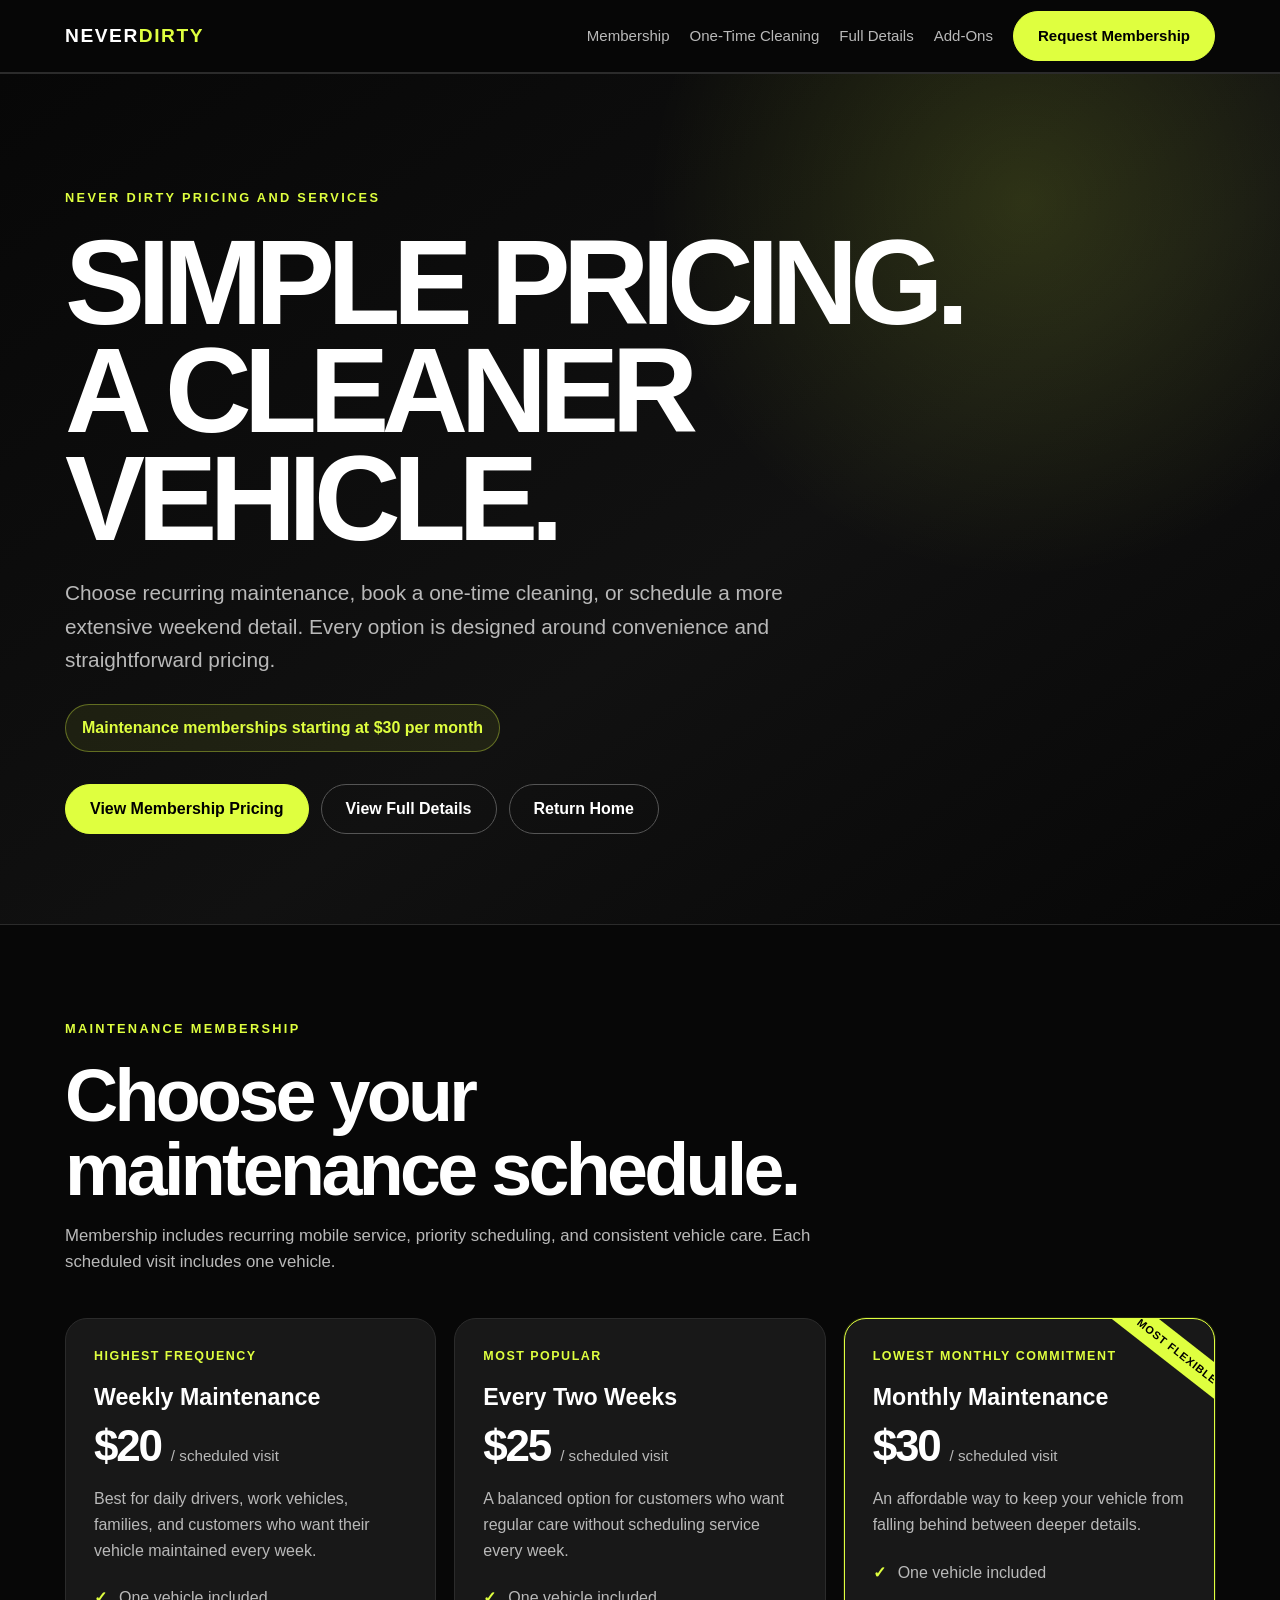
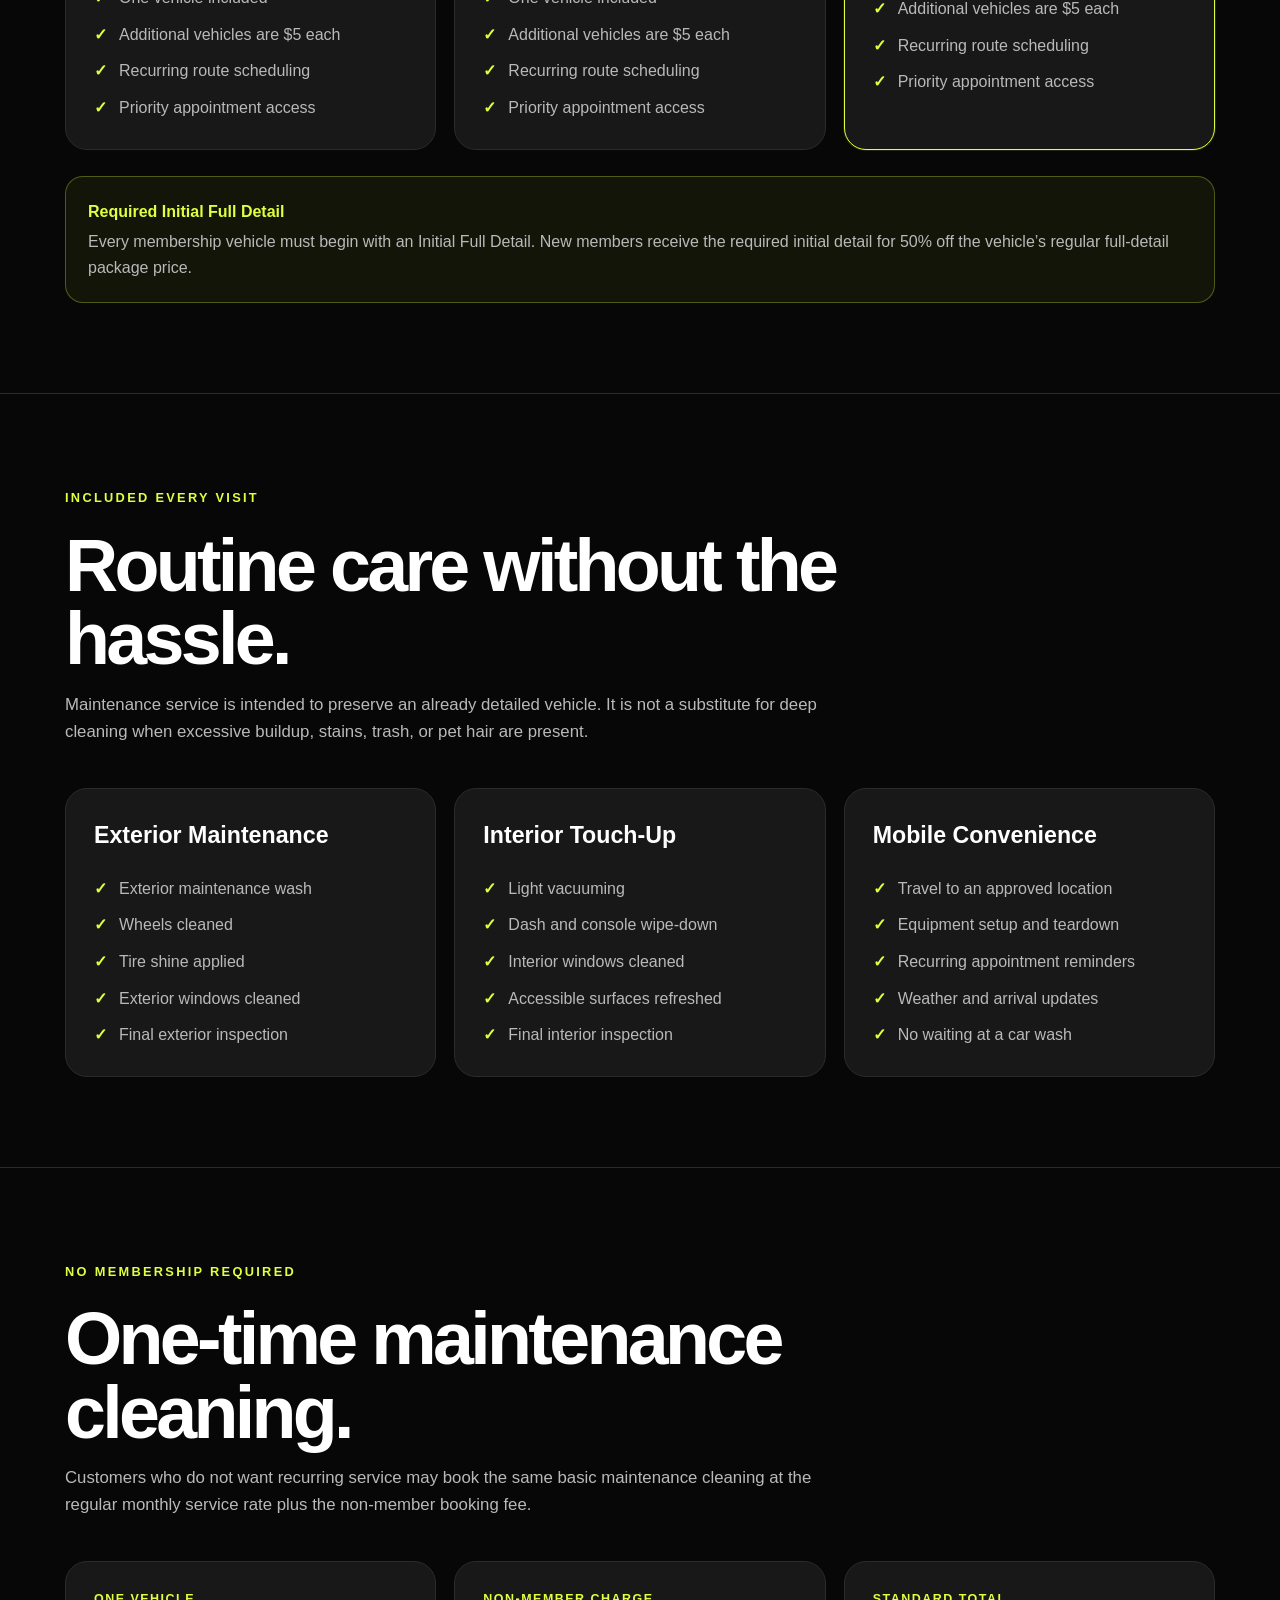
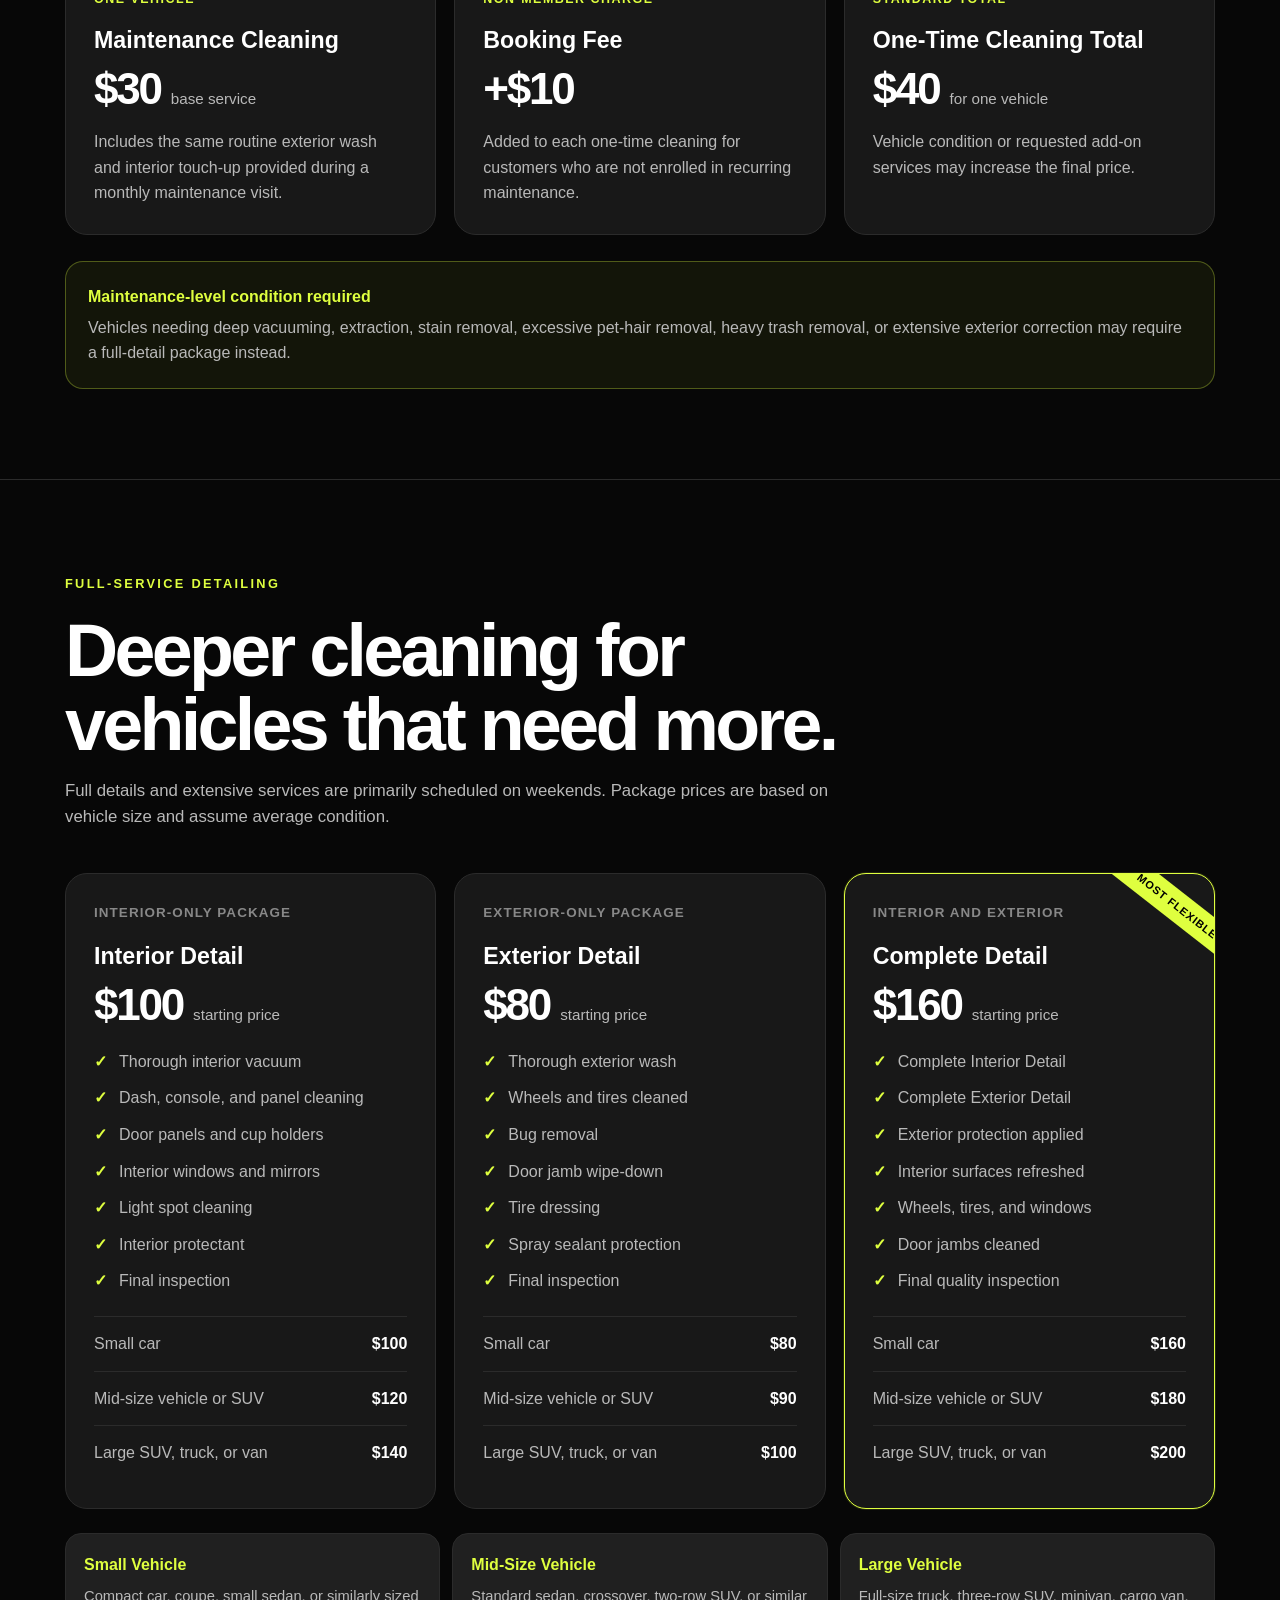
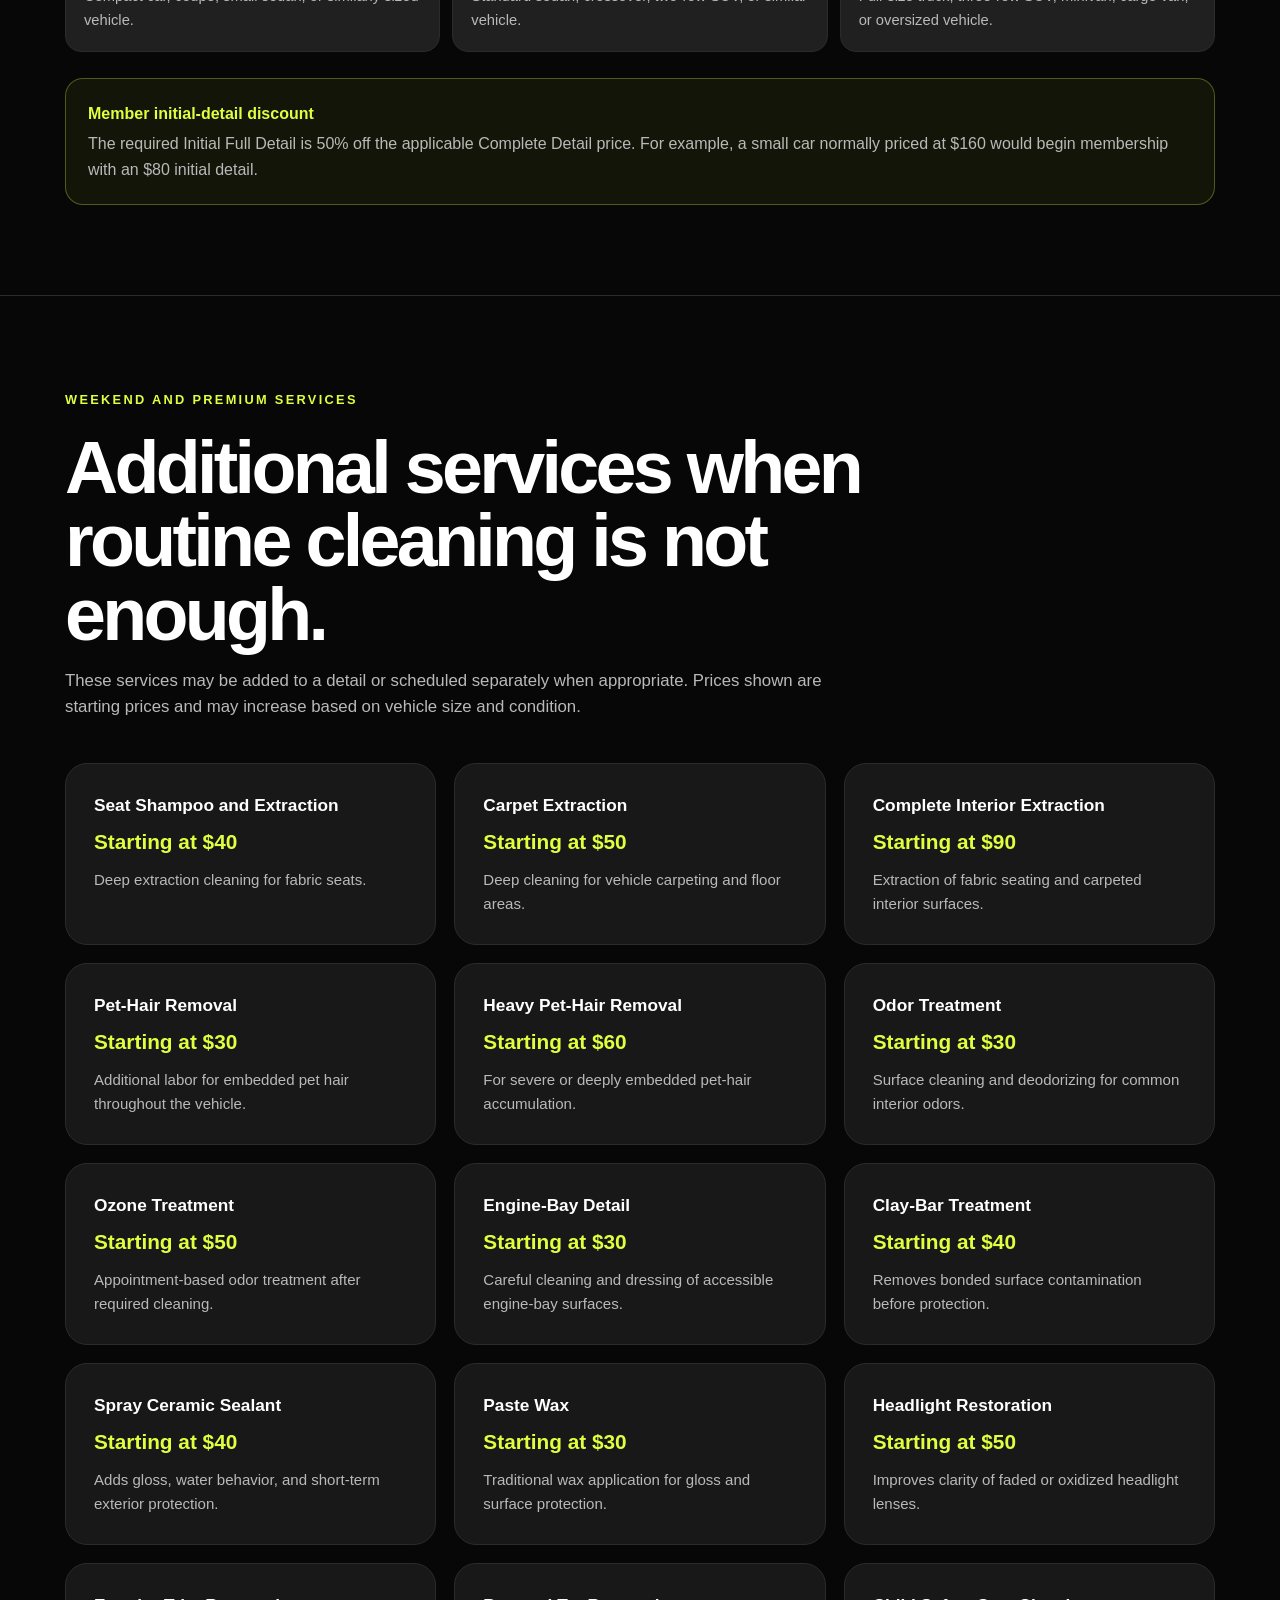
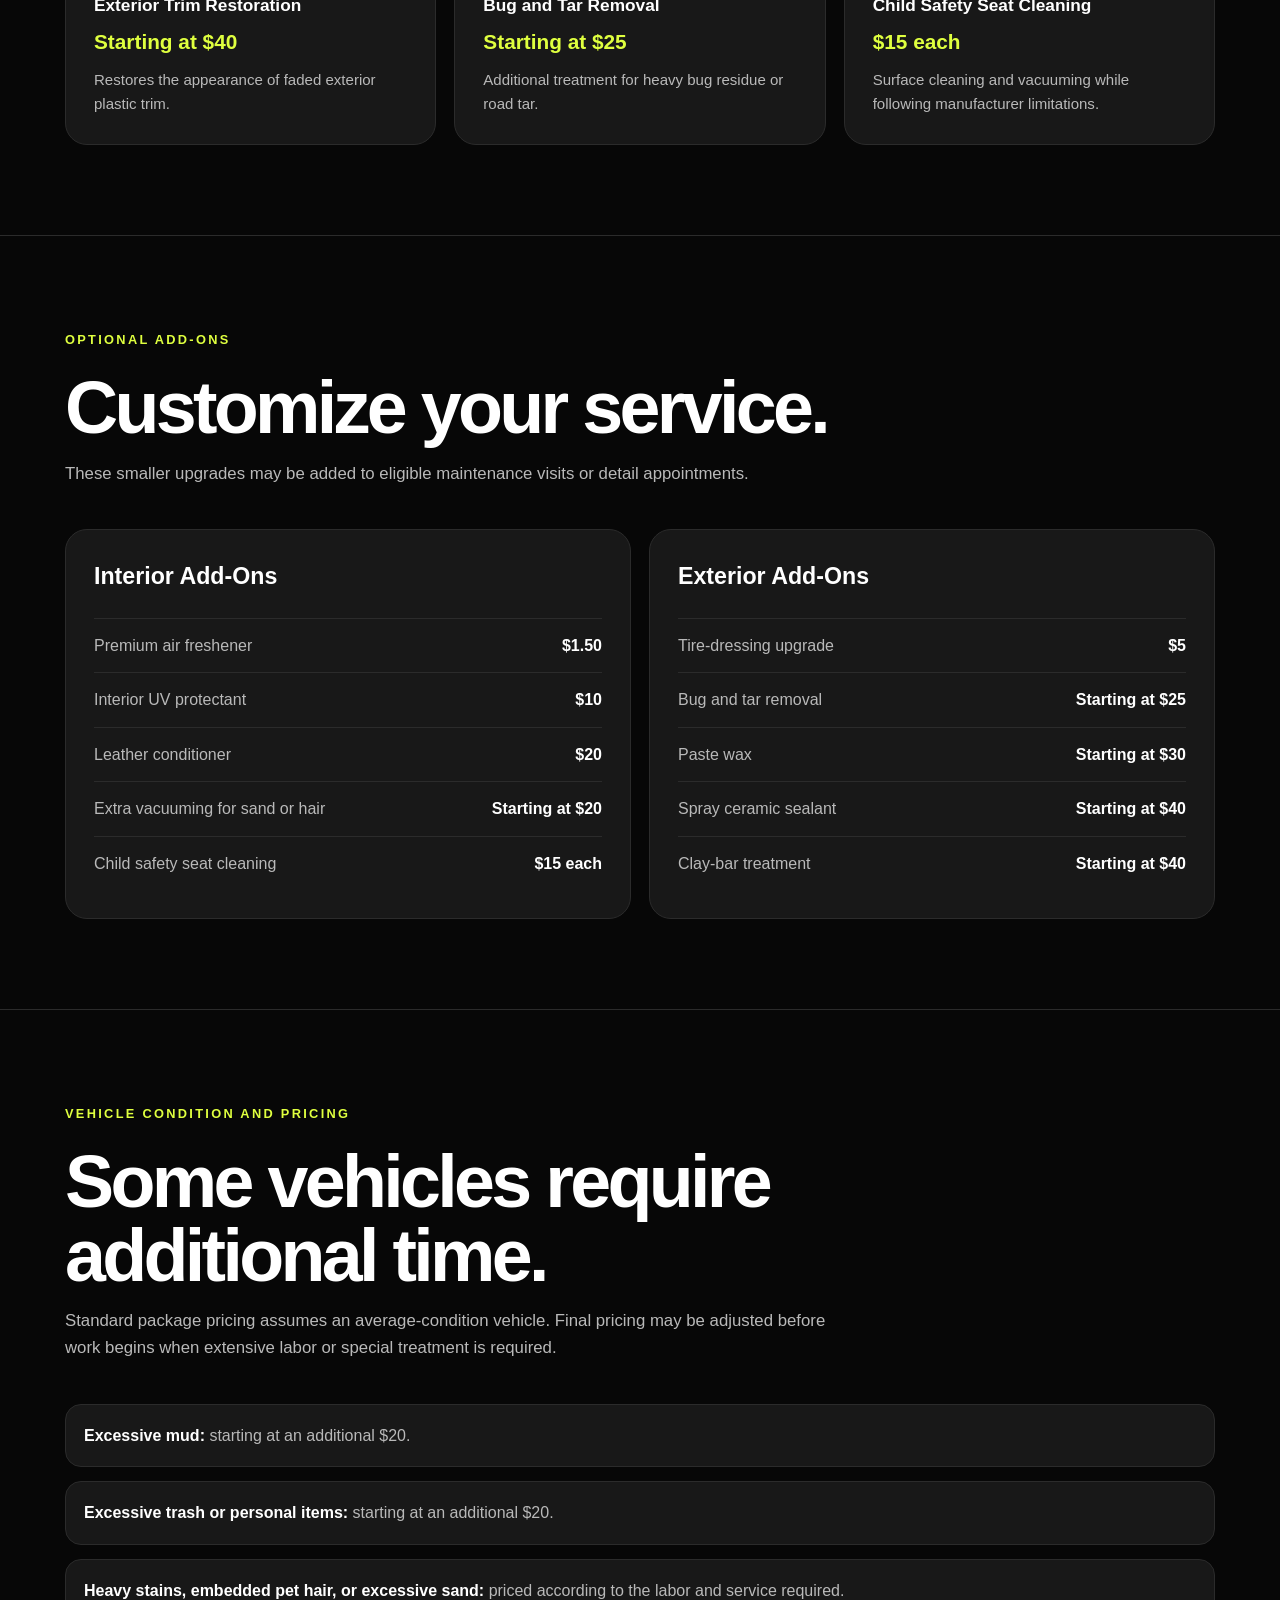
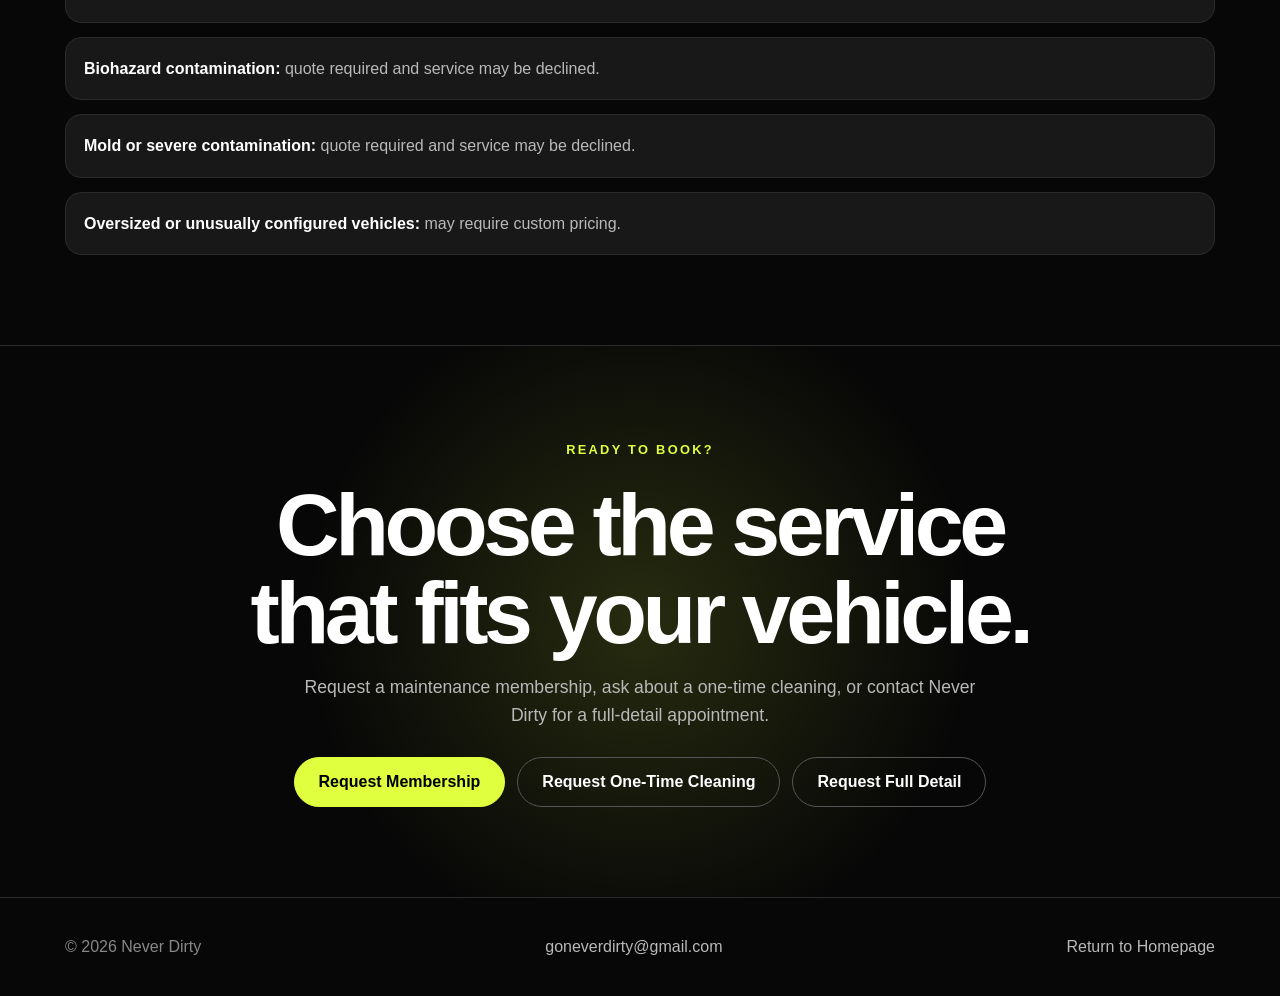
==== pricing.html @ 2908191f "Create pricing.html" ====
<!DOCTYPE html>
<html lang="en">
<head>
  <meta charset="UTF-8">

  <meta
    name="viewport"
    content="width=device-width, initial-scale=1.0"
  >

  <title>Pricing & Services | Never Dirty</title>

  <meta
    name="description"
    content="View Never Dirty membership pricing, one-time vehicle cleanings, full-detail packages, weekend detailing services, and optional add-ons."
  >

  <style>
    :root {
      --black: #070707;
      --dark: #111111;
      --card: #181818;
      --card-light: #202020;
      --white: #ffffff;
      --gray: #b9b9b9;
      --muted: #888888;
      --line: #2b2b2b;
      --accent: #dfff3f;
      --max-width: 1150px;
    }

    * {
      box-sizing: border-box;
      margin: 0;
      padding: 0;
    }

    html {
      scroll-behavior: smooth;
    }

    body {
      background: var(--black);
      color: var(--white);
      font-family: Arial, Helvetica, sans-serif;
      line-height: 1.6;
    }

    a {
      color: inherit;
      text-decoration: none;
    }

    .container {
      width: min(92%, var(--max-width));
      margin: 0 auto;
    }

    .button {
      display: inline-flex;
      align-items: center;
      justify-content: center;
      min-height: 50px;
      padding: 0 24px;
      border: 1px solid var(--accent);
      border-radius: 999px;
      background: var(--accent);
      color: #000;
      font-weight: 800;
      text-align: center;
      cursor: pointer;
      transition:
        transform 0.2s ease,
        filter 0.2s ease;
    }

    .button:hover {
      transform: translateY(-2px);
      filter: brightness(1.05);
    }

    .button-outline {
      background: transparent;
      color: var(--white);
      border-color: #555;
    }

    header {
      position: sticky;
      top: 0;
      z-index: 100;
      background: rgba(7, 7, 7, 0.94);
      border-bottom: 1px solid var(--line);
      backdrop-filter: blur(12px);
    }

    nav {
      min-height: 72px;
      display: flex;
      justify-content: space-between;
      align-items: center;
      gap: 20px;
    }

    .logo {
      flex-shrink: 0;
      font-size: 1.2rem;
      font-weight: 900;
      letter-spacing: 0.08em;
    }

    .logo span {
      color: var(--accent);
    }

    .nav-links {
      display: flex;
      align-items: center;
      gap: 20px;
      color: var(--gray);
      font-size: 0.94rem;
    }

    .nav-links a:hover {
      color: var(--white);
    }

    .nav-links .button:hover {
      color: #000;
    }

    .hero {
      padding: 110px 0 90px;
      background:
        radial-gradient(
          circle at 80% 15%,
          rgba(223, 255, 63, 0.15),
          transparent 30%
        ),
        linear-gradient(
          145deg,
          #070707 0%,
          #111111 58%,
          #070707 100%
        );
    }

    .eyebrow {
      display: inline-block;
      margin-bottom: 20px;
      color: var(--accent);
      font-size: 0.8rem;
      font-weight: 800;
      letter-spacing: 0.18em;
      text-transform: uppercase;
    }

    h1 {
      max-width: 950px;
      margin-bottom: 24px;
      font-size: clamp(3.5rem, 10vw, 7.5rem);
      line-height: 0.9;
      letter-spacing: -0.065em;
      text-transform: uppercase;
    }

    .hero-text {
      max-width: 720px;
      margin-bottom: 28px;
      color: var(--gray);
      font-size: clamp(1.08rem, 2vw, 1.3rem);
    }

    .hero-price {
      display: inline-block;
      margin-bottom: 32px;
      padding: 10px 16px;
      border: 1px solid rgba(223, 255, 63, 0.35);
      border-radius: 999px;
      background: rgba(223, 255, 63, 0.08);
      color: var(--accent);
      font-weight: 800;
    }

    .hero-buttons {
      display: flex;
      flex-wrap: wrap;
      gap: 12px;
    }

    section {
      padding: 90px 0;
      border-top: 1px solid var(--line);
      scroll-margin-top: 72px;
    }

    .section-heading {
      max-width: 800px;
      margin-bottom: 42px;
    }

    .section-heading h2 {
      margin-bottom: 16px;
      font-size: clamp(2.3rem, 6vw, 4.6rem);
      line-height: 1;
      letter-spacing: -0.05em;
    }

    .section-heading p {
      color: var(--gray);
      font-size: 1.05rem;
    }

    .pricing-grid {
      display: grid;
      grid-template-columns: repeat(3, 1fr);
      gap: 18px;
    }

    .service-grid {
      display: grid;
      grid-template-columns: repeat(3, 1fr);
      gap: 18px;
    }

    .add-on-grid {
      display: grid;
      grid-template-columns: repeat(2, 1fr);
      gap: 18px;
    }

    .card {
      position: relative;
      overflow: hidden;
      background: var(--card);
      border: 1px solid var(--line);
      border-radius: 22px;
      padding: 28px;
    }

    .card-featured {
      border-color: var(--accent);
      box-shadow: 0 0 0 1px rgba(223, 255, 63, 0.12);
    }

    .card-featured::before {
      content: "MOST FLEXIBLE";
      position: absolute;
      top: 18px;
      right: -38px;
      width: 150px;
      padding: 6px 0;
      background: var(--accent);
      color: #000;
      font-size: 0.68rem;
      font-weight: 900;
      letter-spacing: 0.08em;
      text-align: center;
      transform: rotate(38deg);
    }

    .plan-label {
      margin-bottom: 12px;
      color: var(--accent);
      font-size: 0.78rem;
      font-weight: 800;
      letter-spacing: 0.12em;
      text-transform: uppercase;
    }

    .card h3 {
      margin-bottom: 8px;
      font-size: 1.45rem;
    }

    .price {
      margin-bottom: 18px;
      font-size: 2.75rem;
      font-weight: 900;
      line-height: 1;
      letter-spacing: -0.05em;
    }

    .price span {
      color: var(--gray);
      font-size: 0.95rem;
      font-weight: 500;
      letter-spacing: 0;
    }

    .card p {
      color: var(--gray);
    }

    .feature-list {
      display: grid;
      gap: 11px;
      margin-top: 22px;
      list-style: none;
    }

    .feature-list li {
      position: relative;
      padding-left: 25px;
      color: var(--gray);
    }

    .feature-list li::before {
      content: "✓";
      position: absolute;
      left: 0;
      color: var(--accent);
      font-weight: 900;
    }

    .price-table {
      width: 100%;
      margin-top: 22px;
      border-collapse: collapse;
    }

    .price-table tr {
      border-top: 1px solid var(--line);
    }

    .price-table td {
      padding: 14px 0;
      vertical-align: top;
    }

    .price-table td:first-child {
      padding-right: 18px;
      color: var(--gray);
    }

    .price-table td:last-child {
      color: var(--white);
      font-weight: 800;
      text-align: right;
      white-space: nowrap;
    }

    .notice {
      margin-top: 26px;
      padding: 22px;
      border: 1px solid rgba(223, 255, 63, 0.3);
      border-radius: 18px;
      background: rgba(223, 255, 63, 0.06);
    }

    .notice strong {
      display: block;
      margin-bottom: 5px;
      color: var(--accent);
    }

    .notice p {
      color: var(--gray);
    }

    .detail-card .starting-at {
      margin-bottom: 14px;
      color: var(--muted);
      font-size: 0.84rem;
      font-weight: 700;
      letter-spacing: 0.08em;
      text-transform: uppercase;
    }

    .detail-card .price {
      margin-bottom: 18px;
    }

    .vehicle-sizes {
      display: grid;
      grid-template-columns: repeat(3, 1fr);
      gap: 12px;
      margin-top: 24px;
    }

    .vehicle-size {
      padding: 18px;
      border: 1px solid var(--line);
      border-radius: 16px;
      background: var(--card-light);
    }

    .vehicle-size strong {
      display: block;
      margin-bottom: 8px;
      color: var(--accent);
    }

    .vehicle-size p {
      color: var(--gray);
      font-size: 0.92rem;
    }

    .service-name {
      margin-bottom: 5px;
      font-size: 1.08rem;
      font-weight: 800;
    }

    .service-price {
      margin-bottom: 10px;
      color: var(--accent);
      font-size: 1.3rem;
      font-weight: 900;
    }

    .service-card p {
      font-size: 0.94rem;
    }

    .policy-list {
      display: grid;
      gap: 14px;
      list-style: none;
    }

    .policy-list li {
      padding: 18px;
      border: 1px solid var(--line);
      border-radius: 16px;
      background: var(--card);
      color: var(--gray);
    }

    .policy-list strong {
      color: var(--white);
    }

    .cta {
      text-align: center;
      background:
        radial-gradient(
          circle at center,
          rgba(223, 255, 63, 0.15),
          transparent 48%
        );
    }

    .cta h2 {
      margin-bottom: 16px;
      font-size: clamp(2.8rem, 7vw, 5.5rem);
      line-height: 1;
      letter-spacing: -0.05em;
    }

    .cta p {
      max-width: 700px;
      margin: 0 auto 28px;
      color: var(--gray);
      font-size: 1.1rem;
    }

    .cta-buttons {
      display: flex;
      justify-content: center;
      flex-wrap: wrap;
      gap: 12px;
    }

    footer {
      padding: 36px 0;
      border-top: 1px solid var(--line);
      color: #888;
    }

    .footer-row {
      display: flex;
      justify-content: space-between;
      align-items: center;
      gap: 20px;
      flex-wrap: wrap;
    }

    .footer-contact {
      color: var(--gray);
    }

    .footer-contact:hover {
      color: var(--accent);
    }

    @media (max-width: 950px) {
      .nav-links a:not(.button) {
        display: none;
      }

      .pricing-grid,
      .service-grid,
      .vehicle-sizes {
        grid-template-columns: 1fr;
      }
    }

    @media (max-width: 750px) {
      .add-on-grid {
        grid-template-columns: 1fr;
      }

      section {
        padding: 72px 0;
      }

      .hero {
        padding: 90px 0 75px;
      }
    }

    @media (max-width: 480px) {
      nav {
        min-height: 68px;
      }

      .logo {
        font-size: 1rem;
      }

      .nav-links .button {
        min-height: 44px;
        padding: 0 15px;
        font-size: 0.8rem;
      }

      .hero-buttons,
      .cta-buttons {
        flex-direction: column;
      }

      .hero-buttons .button,
      .cta-buttons .button {
        width: 100%;
      }

      .price-table td {
        display: block;
        width: 100%;
      }

      .price-table td:first-child {
        padding-bottom: 2px;
      }

      .price-table td:last-child {
        padding-top: 2px;
        text-align: left;
      }
    }
  </style>
</head>

<body>

  <header>
    <nav class="container">

      <a href="index.html" class="logo">
        NEVER<span>DIRTY</span>
      </a>

      <div class="nav-links">
        <a href="#membership">Membership</a>
        <a href="#one-time">One-Time Cleaning</a>
        <a href="#details">Full Details</a>
        <a href="#extras">Add-Ons</a>

        <a
          href="mailto:goneverdirty@gmail.com?subject=Never%20Dirty%20Membership%20Request&amp;body=Hi%20Never%20Dirty%2C%0D%0A%0D%0AI%20would%20like%20to%20request%20a%20vehicle%20maintenance%20membership.%0D%0A%0D%0AName%3A%20%0D%0APhone%3A%20%0D%0AService%20Address%3A%20%0D%0A%0D%0AVehicle%20Year%3A%20%0D%0AVehicle%20Make%3A%20%0D%0AVehicle%20Model%3A%20%0D%0AVehicle%20Color%3A%20%0D%0A%0D%0APreferred%20Schedule%3A%20Weekly%20%2F%20Every%20Two%20Weeks%20%2F%20Monthly%0D%0A%0D%0APreferred%20Days%20or%20Times%3A%20%0D%0A%0D%0AQuestions%20or%20Additional%20Vehicles%3A%20"
          class="button"
        >
          Request Membership
        </a>
      </div>

    </nav>
  </header>

  <main>

    <section class="hero">
      <div class="container">

        <span class="eyebrow">
          Never Dirty pricing and services
        </span>

        <h1>
          Simple pricing.<br>
          A cleaner vehicle.
        </h1>

        <p class="hero-text">
          Choose recurring maintenance, book a one-time cleaning,
          or schedule a more extensive weekend detail. Every option
          is designed around convenience and straightforward pricing.
        </p>

        <div class="hero-price">
          Maintenance memberships starting at $30 per month
        </div>

        <div class="hero-buttons">

          <a href="#membership" class="button">
            View Membership Pricing
          </a>

          <a href="#details" class="button button-outline">
            View Full Details
          </a>

          <a href="index.html" class="button button-outline">
            Return Home
          </a>

        </div>

      </div>
    </section>

    <section id="membership">
      <div class="container">

        <div class="section-heading">

          <span class="eyebrow">
            Maintenance membership
          </span>

          <h2>
            Choose your maintenance schedule.
          </h2>

          <p>
            Membership includes recurring mobile service, priority
            scheduling, and consistent vehicle care. Each scheduled
            visit includes one vehicle.
          </p>

        </div>

        <div class="pricing-grid">

          <article class="card">

            <div class="plan-label">
              Highest frequency
            </div>

            <h3>
              Weekly Maintenance
            </h3>

            <div class="price">
              $20
              <span>/ scheduled visit</span>
            </div>

            <p>
              Best for daily drivers, work vehicles, families,
              and customers who want their vehicle maintained
              every week.
            </p>

            <ul class="feature-list">
              <li>One vehicle included</li>
              <li>Additional vehicles are $5 each</li>
              <li>Recurring route scheduling</li>
              <li>Priority appointment access</li>
            </ul>

          </article>

          <article class="card">

            <div class="plan-label">
              Most popular
            </div>

            <h3>
              Every Two Weeks
            </h3>

            <div class="price">
              $25
              <span>/ scheduled visit</span>
            </div>

            <p>
              A balanced option for customers who want regular care
              without scheduling service every week.
            </p>

            <ul class="feature-list">
              <li>One vehicle included</li>
              <li>Additional vehicles are $5 each</li>
              <li>Recurring route scheduling</li>
              <li>Priority appointment access</li>
            </ul>

          </article>

          <article class="card card-featured">

            <div class="plan-label">
              Lowest monthly commitment
            </div>

            <h3>
              Monthly Maintenance
            </h3>

            <div class="price">
              $30
              <span>/ scheduled visit</span>
            </div>

            <p>
              An affordable way to keep your vehicle from falling
              behind between deeper details.
            </p>

            <ul class="feature-list">
              <li>One vehicle included</li>
              <li>Additional vehicles are $5 each</li>
              <li>Recurring route scheduling</li>
              <li>Priority appointment access</li>
            </ul>

          </article>

        </div>

        <div class="notice">

          <strong>
            Required Initial Full Detail
          </strong>

          <p>
            Every membership vehicle must begin with an Initial Full
            Detail. New members receive the required initial detail
            for 50% off the vehicle’s regular full-detail package price.
          </p>

        </div>

      </div>
    </section>

    <section id="included">
      <div class="container">

        <div class="section-heading">

          <span class="eyebrow">
            Included every visit
          </span>

          <h2>
            Routine care without the hassle.
          </h2>

          <p>
            Maintenance service is intended to preserve an already
            detailed vehicle. It is not a substitute for deep cleaning
            when excessive buildup, stains, trash, or pet hair are present.
          </p>

        </div>

        <div class="service-grid">

          <article class="card">
            <h3>Exterior Maintenance</h3>

            <ul class="feature-list">
              <li>Exterior maintenance wash</li>
              <li>Wheels cleaned</li>
              <li>Tire shine applied</li>
              <li>Exterior windows cleaned</li>
              <li>Final exterior inspection</li>
            </ul>
          </article>

          <article class="card">
            <h3>Interior Touch-Up</h3>

            <ul class="feature-list">
              <li>Light vacuuming</li>
              <li>Dash and console wipe-down</li>
              <li>Interior windows cleaned</li>
              <li>Accessible surfaces refreshed</li>
              <li>Final interior inspection</li>
            </ul>
          </article>

          <article class="card">
            <h3>Mobile Convenience</h3>

            <ul class="feature-list">
              <li>Travel to an approved location</li>
              <li>Equipment setup and teardown</li>
              <li>Recurring appointment reminders</li>
              <li>Weather and arrival updates</li>
              <li>No waiting at a car wash</li>
            </ul>
          </article>

        </div>

      </div>
    </section>

    <section id="one-time">
      <div class="container">

        <div class="section-heading">

          <span class="eyebrow">
            No membership required
          </span>

          <h2>
            One-time maintenance cleaning.
          </h2>

          <p>
            Customers who do not want recurring service may book the
            same basic maintenance cleaning at the regular monthly
            service rate plus the non-member booking fee.
          </p>

        </div>

        <div class="pricing-grid">

          <article class="card">

            <div class="plan-label">
              One vehicle
            </div>

            <h3>
              Maintenance Cleaning
            </h3>

            <div class="price">
              $30
              <span>base service</span>
            </div>

            <p>
              Includes the same routine exterior wash and interior
              touch-up provided during a monthly maintenance visit.
            </p>

          </article>

          <article class="card">

            <div class="plan-label">
              Non-member charge
            </div>

            <h3>
              Booking Fee
            </h3>

            <div class="price">
              +$10
            </div>

            <p>
              Added to each one-time cleaning for customers who are
              not enrolled in recurring maintenance.
            </p>

          </article>

          <article class="card">

            <div class="plan-label">
              Standard total
            </div>

            <h3>
              One-Time Cleaning Total
            </h3>

            <div class="price">
              $40
              <span>for one vehicle</span>
            </div>

            <p>
              Vehicle condition or requested add-on services may
              increase the final price.
            </p>

          </article>

        </div>

        <div class="notice">

          <strong>
            Maintenance-level condition required
          </strong>

          <p>
            Vehicles needing deep vacuuming, extraction, stain removal,
            excessive pet-hair removal, heavy trash removal, or extensive
            exterior correction may require a full-detail package instead.
          </p>

        </div>

      </div>
    </section>

    <section id="details">
      <div class="container">

        <div class="section-heading">

          <span class="eyebrow">
            Full-service detailing
          </span>

          <h2>
            Deeper cleaning for vehicles that need more.
          </h2>

          <p>
            Full details and extensive services are primarily scheduled
            on weekends. Package prices are based on vehicle size and
            assume average condition.
          </p>

        </div>

        <div class="service-grid">

          <article class="card detail-card">

            <div class="starting-at">
              Interior-only package
            </div>

            <h3>
              Interior Detail
            </h3>

            <div class="price">
              $100
              <span>starting price</span>
            </div>

            <ul class="feature-list">
              <li>Thorough interior vacuum</li>
              <li>Dash, console, and panel cleaning</li>
              <li>Door panels and cup holders</li>
              <li>Interior windows and mirrors</li>
              <li>Light spot cleaning</li>
              <li>Interior protectant</li>
              <li>Final inspection</li>
            </ul>

            <table class="price-table">
              <tr>
                <td>Small car</td>
                <td>$100</td>
              </tr>

              <tr>
                <td>Mid-size vehicle or SUV</td>
                <td>$120</td>
              </tr>

              <tr>
                <td>Large SUV, truck, or van</td>
                <td>$140</td>
              </tr>
            </table>

          </article>

          <article class="card detail-card">

            <div class="starting-at">
              Exterior-only package
            </div>

            <h3>
              Exterior Detail
            </h3>

            <div class="price">
              $80
              <span>starting price</span>
            </div>

            <ul class="feature-list">
              <li>Thorough exterior wash</li>
              <li>Wheels and tires cleaned</li>
              <li>Bug removal</li>
              <li>Door jamb wipe-down</li>
              <li>Tire dressing</li>
              <li>Spray sealant protection</li>
              <li>Final inspection</li>
            </ul>

            <table class="price-table">
              <tr>
                <td>Small car</td>
                <td>$80</td>
              </tr>

              <tr>
                <td>Mid-size vehicle or SUV</td>
                <td>$90</td>
              </tr>

              <tr>
                <td>Large SUV, truck, or van</td>
                <td>$100</td>
              </tr>
            </table>

          </article>

          <article class="card detail-card card-featured">

            <div class="starting-at">
              Interior and exterior
            </div>

            <h3>
              Complete Detail
            </h3>

            <div class="price">
              $160
              <span>starting price</span>
            </div>

            <ul class="feature-list">
              <li>Complete Interior Detail</li>
              <li>Complete Exterior Detail</li>
              <li>Exterior protection applied</li>
              <li>Interior surfaces refreshed</li>
              <li>Wheels, tires, and windows</li>
              <li>Door jambs cleaned</li>
              <li>Final quality inspection</li>
            </ul>

            <table class="price-table">
              <tr>
                <td>Small car</td>
                <td>$160</td>
              </tr>

              <tr>
                <td>Mid-size vehicle or SUV</td>
                <td>$180</td>
              </tr>

              <tr>
                <td>Large SUV, truck, or van</td>
                <td>$200</td>
              </tr>
            </table>

          </article>

        </div>

        <div class="vehicle-sizes">

          <div class="vehicle-size">
            <strong>
              Small Vehicle
            </strong>

            <p>
              Compact car, coupe, small sedan, or similarly sized vehicle.
            </p>
          </div>

          <div class="vehicle-size">
            <strong>
              Mid-Size Vehicle
            </strong>

            <p>
              Standard sedan, crossover, two-row SUV, or similar vehicle.
            </p>
          </div>

          <div class="vehicle-size">
            <strong>
              Large Vehicle
            </strong>

            <p>
              Full-size truck, three-row SUV, minivan, cargo van,
              or oversized vehicle.
            </p>
          </div>

        </div>

        <div class="notice">

          <strong>
            Member initial-detail discount
          </strong>

          <p>
            The required Initial Full Detail is 50% off the applicable
            Complete Detail price. For example, a small car normally
            priced at $160 would begin membership with an $80 initial detail.
          </p>

        </div>

      </div>
    </section>

    <section id="weekend-services">
      <div class="container">

        <div class="section-heading">

          <span class="eyebrow">
            Weekend and premium services
          </span>

          <h2>
            Additional services when routine cleaning is not enough.
          </h2>

          <p>
            These services may be added to a detail or scheduled
            separately when appropriate. Prices shown are starting
            prices and may increase based on vehicle size and condition.
          </p>

        </div>

        <div class="service-grid">

          <article class="card service-card">
            <div class="service-name">
              Seat Shampoo and Extraction
            </div>

            <div class="service-price">
              Starting at $40
            </div>

            <p>
              Deep extraction cleaning for fabric seats.
            </p>
          </article>

          <article class="card service-card">
            <div class="service-name">
              Carpet Extraction
            </div>

            <div class="service-price">
              Starting at $50
            </div>

            <p>
              Deep cleaning for vehicle carpeting and floor areas.
            </p>
          </article>

          <article class="card service-card">
            <div class="service-name">
              Complete Interior Extraction
            </div>

            <div class="service-price">
              Starting at $90
            </div>

            <p>
              Extraction of fabric seating and carpeted interior surfaces.
            </p>
          </article>

          <article class="card service-card">
            <div class="service-name">
              Pet-Hair Removal
            </div>

            <div class="service-price">
              Starting at $30
            </div>

            <p>
              Additional labor for embedded pet hair throughout the vehicle.
            </p>
          </article>

          <article class="card service-card">
            <div class="service-name">
              Heavy Pet-Hair Removal
            </div>

            <div class="service-price">
              Starting at $60
            </div>

            <p>
              For severe or deeply embedded pet-hair accumulation.
            </p>
          </article>

          <article class="card service-card">
            <div class="service-name">
              Odor Treatment
            </div>

            <div class="service-price">
              Starting at $30
            </div>

            <p>
              Surface cleaning and deodorizing for common interior odors.
            </p>
          </article>

          <article class="card service-card">
            <div class="service-name">
              Ozone Treatment
            </div>

            <div class="service-price">
              Starting at $50
            </div>

            <p>
              Appointment-based odor treatment after required cleaning.
            </p>
          </article>

          <article class="card service-card">
            <div class="service-name">
              Engine-Bay Detail
            </div>

            <div class="service-price">
              Starting at $30
            </div>

            <p>
              Careful cleaning and dressing of accessible engine-bay surfaces.
            </p>
          </article>

          <article class="card service-card">
            <div class="service-name">
              Clay-Bar Treatment
            </div>

            <div class="service-price">
              Starting at $40
            </div>

            <p>
              Removes bonded surface contamination before protection.
            </p>
          </article>

          <article class="card service-card">
            <div class="service-name">
              Spray Ceramic Sealant
            </div>

            <div class="service-price">
              Starting at $40
            </div>

            <p>
              Adds gloss, water behavior, and short-term exterior protection.
            </p>
          </article>

          <article class="card service-card">
            <div class="service-name">
              Paste Wax
            </div>

            <div class="service-price">
              Starting at $30
            </div>

            <p>
              Traditional wax application for gloss and surface protection.
            </p>
          </article>

          <article class="card service-card">
            <div class="service-name">
              Headlight Restoration
            </div>

            <div class="service-price">
              Starting at $50
            </div>

            <p>
              Improves clarity of faded or oxidized headlight lenses.
            </p>
          </article>

          <article class="card service-card">
            <div class="service-name">
              Exterior Trim Restoration
            </div>

            <div class="service-price">
              Starting at $40
            </div>

            <p>
              Restores the appearance of faded exterior plastic trim.
            </p>
          </article>

          <article class="card service-card">
            <div class="service-name">
              Bug and Tar Removal
            </div>

            <div class="service-price">
              Starting at $25
            </div>

            <p>
              Additional treatment for heavy bug residue or road tar.
            </p>
          </article>

          <article class="card service-card">
            <div class="service-name">
              Child Safety Seat Cleaning
            </div>

            <div class="service-price">
              $15 each
            </div>

            <p>
              Surface cleaning and vacuuming while following manufacturer limitations.
            </p>
          </article>

        </div>

      </div>
    </section>

    <section id="extras">
      <div class="container">

        <div class="section-heading">

          <span class="eyebrow">
            Optional add-ons
          </span>

          <h2>
            Customize your service.
          </h2>

          <p>
            These smaller upgrades may be added to eligible maintenance
            visits or detail appointments.
          </p>

        </div>

        <div class="add-on-grid">

          <article class="card">

            <h3>
              Interior Add-Ons
            </h3>

            <table class="price-table">
              <tr>
                <td>Premium air freshener</td>
                <td>$1.50</td>
              </tr>

              <tr>
                <td>Interior UV protectant</td>
                <td>$10</td>
              </tr>

              <tr>
                <td>Leather conditioner</td>
                <td>$20</td>
              </tr>

              <tr>
                <td>Extra vacuuming for sand or hair</td>
                <td>Starting at $20</td>
              </tr>

              <tr>
                <td>Child safety seat cleaning</td>
                <td>$15 each</td>
              </tr>
            </table>

          </article>

          <article class="card">

            <h3>
              Exterior Add-Ons
            </h3>

            <table class="price-table">
              <tr>
                <td>Tire-dressing upgrade</td>
                <td>$5</td>
              </tr>

              <tr>
                <td>Bug and tar removal</td>
                <td>Starting at $25</td>
              </tr>

              <tr>
                <td>Paste wax</td>
                <td>Starting at $30</td>
              </tr>

              <tr>
                <td>Spray ceramic sealant</td>
                <td>Starting at $40</td>
              </tr>

              <tr>
                <td>Clay-bar treatment</td>
                <td>Starting at $40</td>
              </tr>
            </table>

          </article>

        </div>

      </div>
    </section>

    <section id="conditions">
      <div class="container">

        <div class="section-heading">

          <span class="eyebrow">
            Vehicle condition and pricing
          </span>

          <h2>
            Some vehicles require additional time.
          </h2>

          <p>
            Standard package pricing assumes an average-condition vehicle.
            Final pricing may be adjusted before work begins when extensive
            labor or special treatment is required.
          </p>

        </div>

        <ul class="policy-list">

          <li>
            <strong>Excessive mud:</strong>
            starting at an additional $20.
          </li>

          <li>
            <strong>Excessive trash or personal items:</strong>
            starting at an additional $20.
          </li>

          <li>
            <strong>Heavy stains, embedded pet hair, or excessive sand:</strong>
            priced according to the labor and service required.
          </li>

          <li>
            <strong>Biohazard contamination:</strong>
            quote required and service may be declined.
          </li>

          <li>
            <strong>Mold or severe contamination:</strong>
            quote required and service may be declined.
          </li>

          <li>
            <strong>Oversized or unusually configured vehicles:</strong>
            may require custom pricing.
          </li>

        </ul>

      </div>
    </section>

    <section class="cta">
      <div class="container">

        <span class="eyebrow">
          Ready to book?
        </span>

        <h2>
          Choose the service<br>
          that fits your vehicle.
        </h2>

        <p>
          Request a maintenance membership, ask about a one-time
          cleaning, or contact Never Dirty for a full-detail appointment.
        </p>

        <div class="cta-buttons">

          <a
            href="mailto:goneverdirty@gmail.com?subject=Never%20Dirty%20Membership%20Request&amp;body=Hi%20Never%20Dirty%2C%0D%0A%0D%0AI%20would%20like%20to%20request%20a%20vehicle%20maintenance%20membership.%0D%0A%0D%0AName%3A%20%0D%0APhone%3A%20%0D%0AService%20Address%3A%20%0D%0A%0D%0AVehicle%20Year%3A%20%0D%0AVehicle%20Make%3A%20%0D%0AVehicle%20Model%3A%20%0D%0AVehicle%20Color%3A%20%0D%0A%0D%0APreferred%20Schedule%3A%20Weekly%20%2F%20Every%20Two%20Weeks%20%2F%20Monthly%0D%0A%0D%0APreferred%20Days%20or%20Times%3A%20%0D%0A%0D%0AQuestions%20or%20Additional%20Vehicles%3A%20"
            class="button"
          >
            Request Membership
          </a>

          <a
            href="mailto:goneverdirty@gmail.com?subject=Never%20Dirty%20One-Time%20Cleaning%20Request&amp;body=Hi%20Never%20Dirty%2C%0D%0A%0D%0AI%20would%20like%20to%20request%20a%20one-time%20maintenance%20cleaning.%0D%0A%0D%0AName%3A%20%0D%0APhone%3A%20%0D%0AService%20Address%3A%20%0D%0A%0D%0AVehicle%20Year%3A%20%0D%0AVehicle%20Make%3A%20%0D%0AVehicle%20Model%3A%20%0D%0AVehicle%20Color%3A%20%0D%0A%0D%0APreferred%20Day%20or%20Time%3A%20%0D%0A%0D%0AVehicle%20Condition%20or%20Questions%3A%20"
            class="button button-outline"
          >
            Request One-Time Cleaning
          </a>

          <a
            href="mailto:goneverdirty@gmail.com?subject=Never%20Dirty%20Full%20Detail%20Request&amp;body=Hi%20Never%20Dirty%2C%0D%0A%0D%0AI%20would%20like%20to%20request%20a%20full-detail%20appointment.%0D%0A%0D%0AName%3A%20%0D%0APhone%3A%20%0D%0AService%20Address%3A%20%0D%0A%0D%0AVehicle%20Year%3A%20%0D%0AVehicle%20Make%3A%20%0D%0AVehicle%20Model%3A%20%0D%0AVehicle%20Color%3A%20%0D%0A%0D%0ARequested%20Service%3A%20Interior%20%2F%20Exterior%20%2F%20Complete%20Detail%0D%0A%0D%0ARequested%20Add-Ons%3A%20%0D%0A%0D%0AVehicle%20Condition%20or%20Questions%3A%20"
            class="button button-outline"
          >
            Request Full Detail
          </a>

        </div>

      </div>
    </section>

  </main>

  <footer>
    <div class="container footer-row">

      <span>
        © 2026 Never Dirty
      </span>

      <a
        href="mailto:goneverdirty@gmail.com"
        class="footer-contact"
      >
        goneverdirty@gmail.com
      </a>

      <a href="index.html" class="footer-contact">
        Return to Homepage
      </a>

    </div>
  </footer>

</body>
</html>
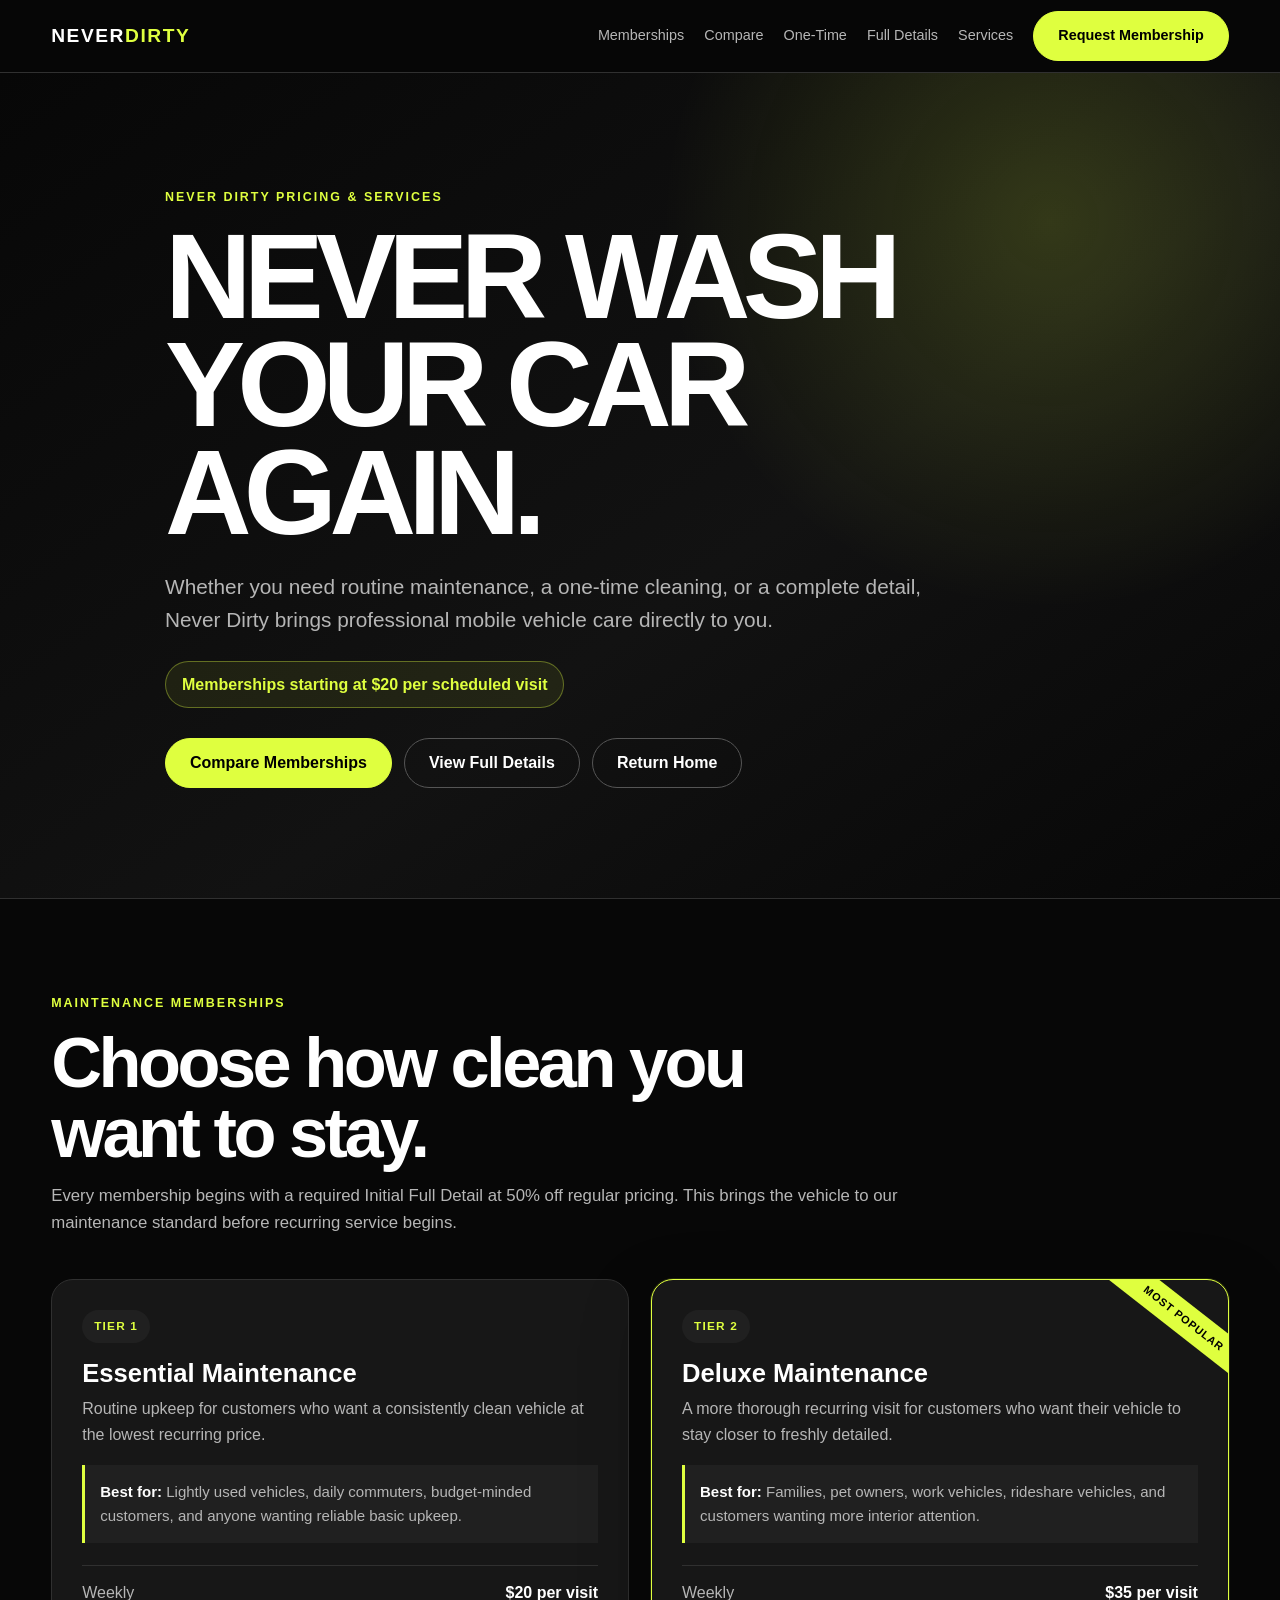
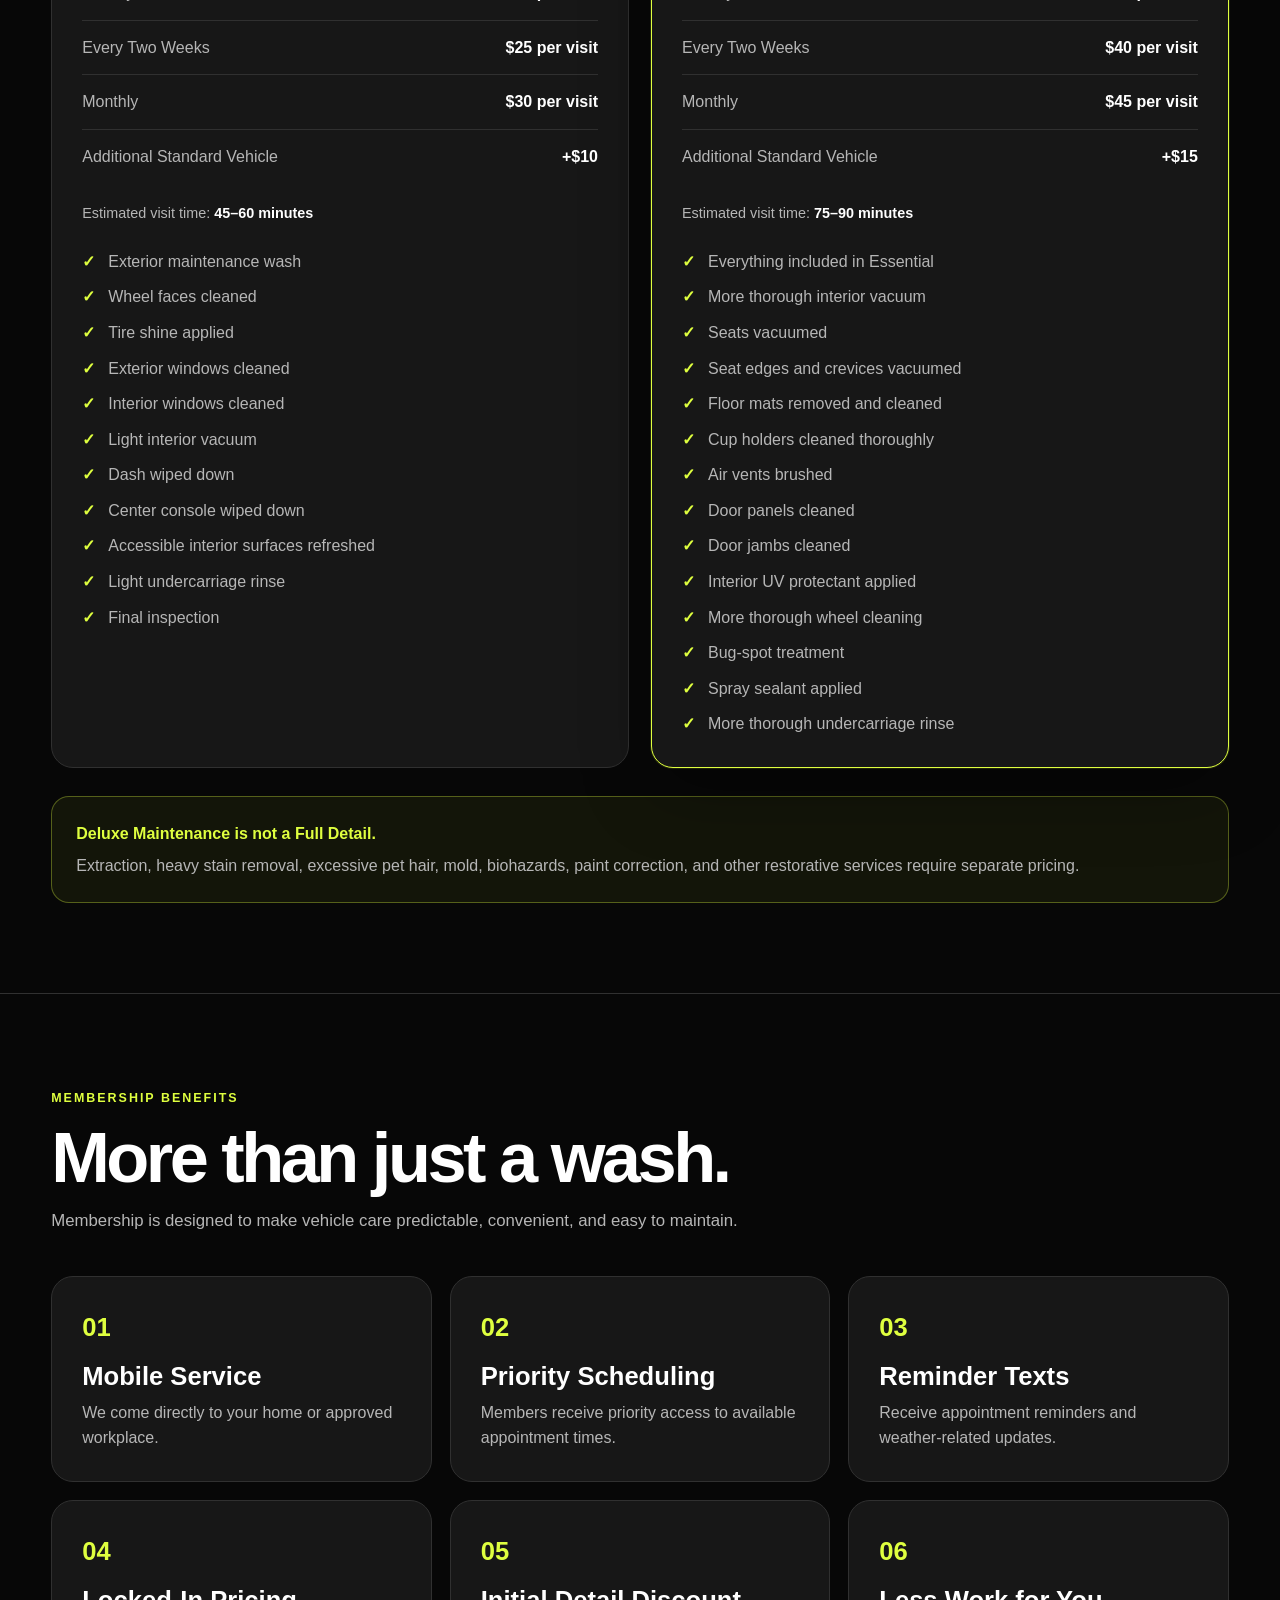
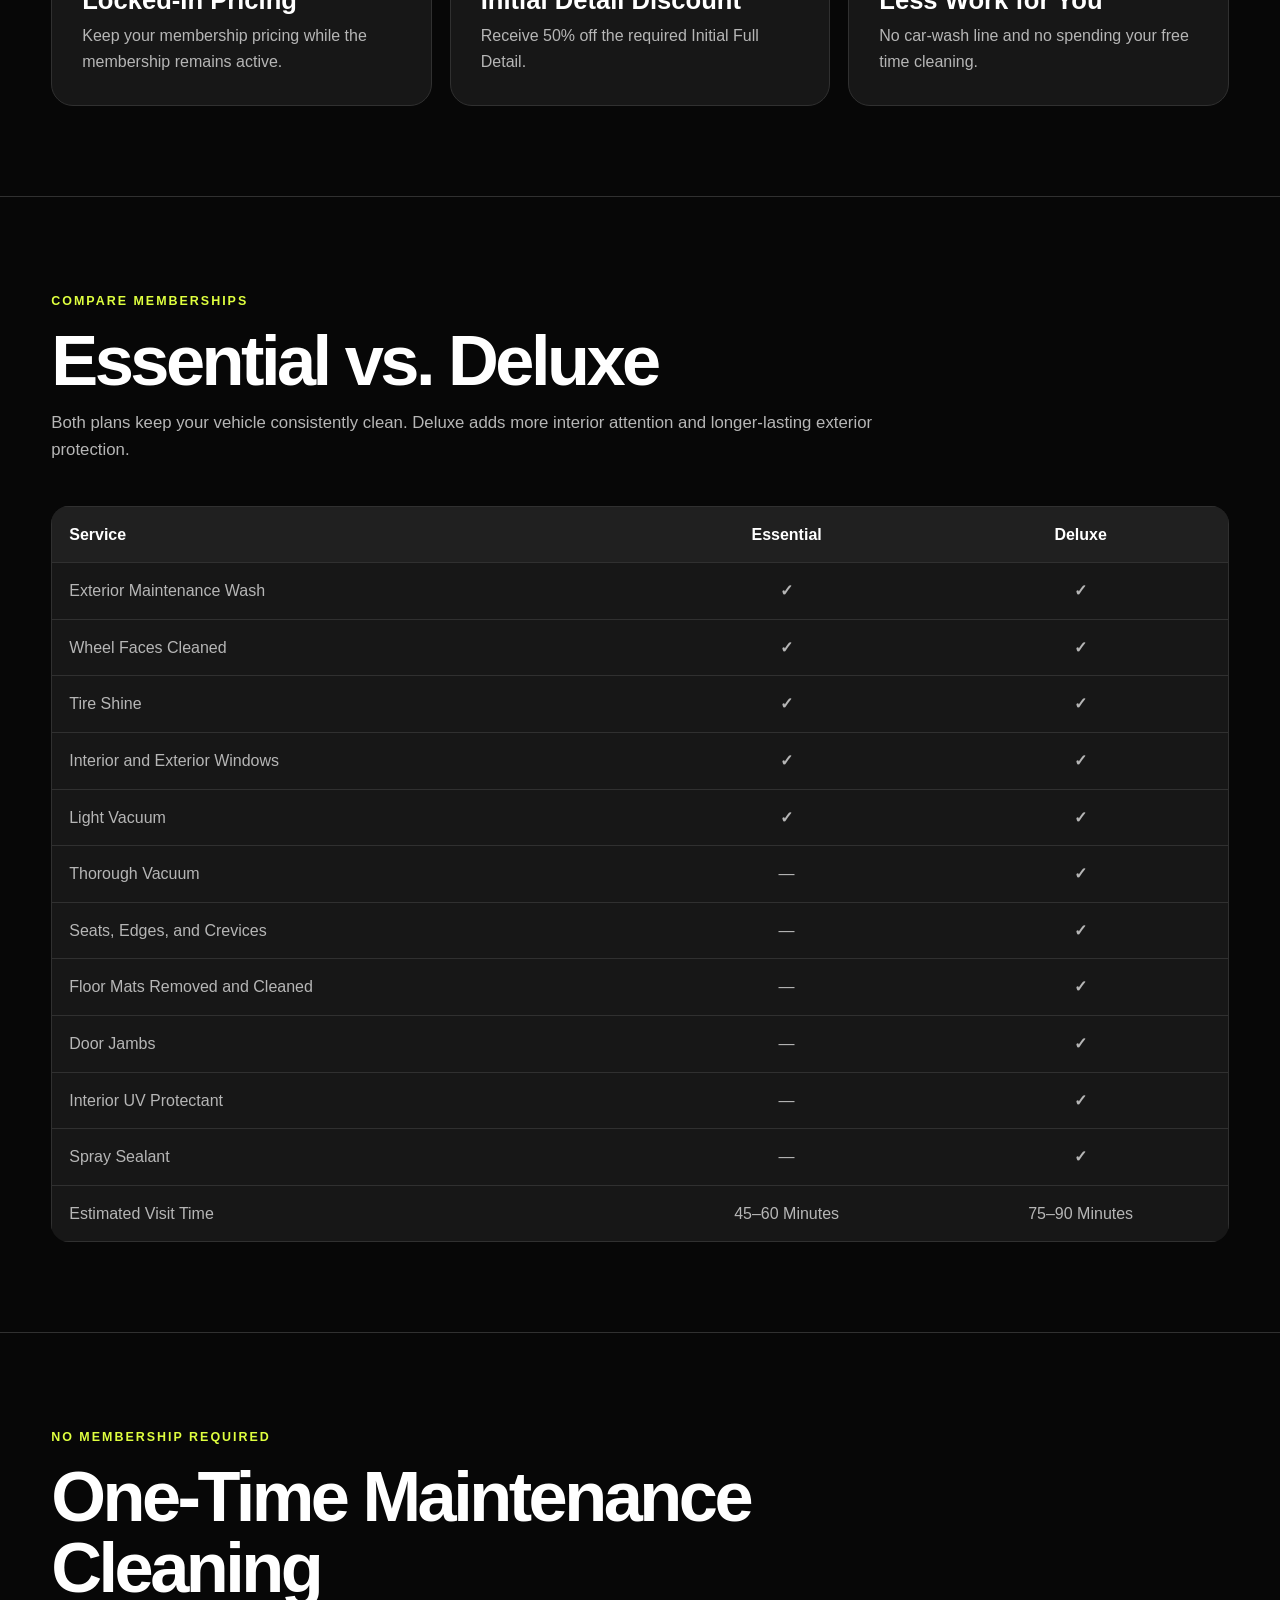
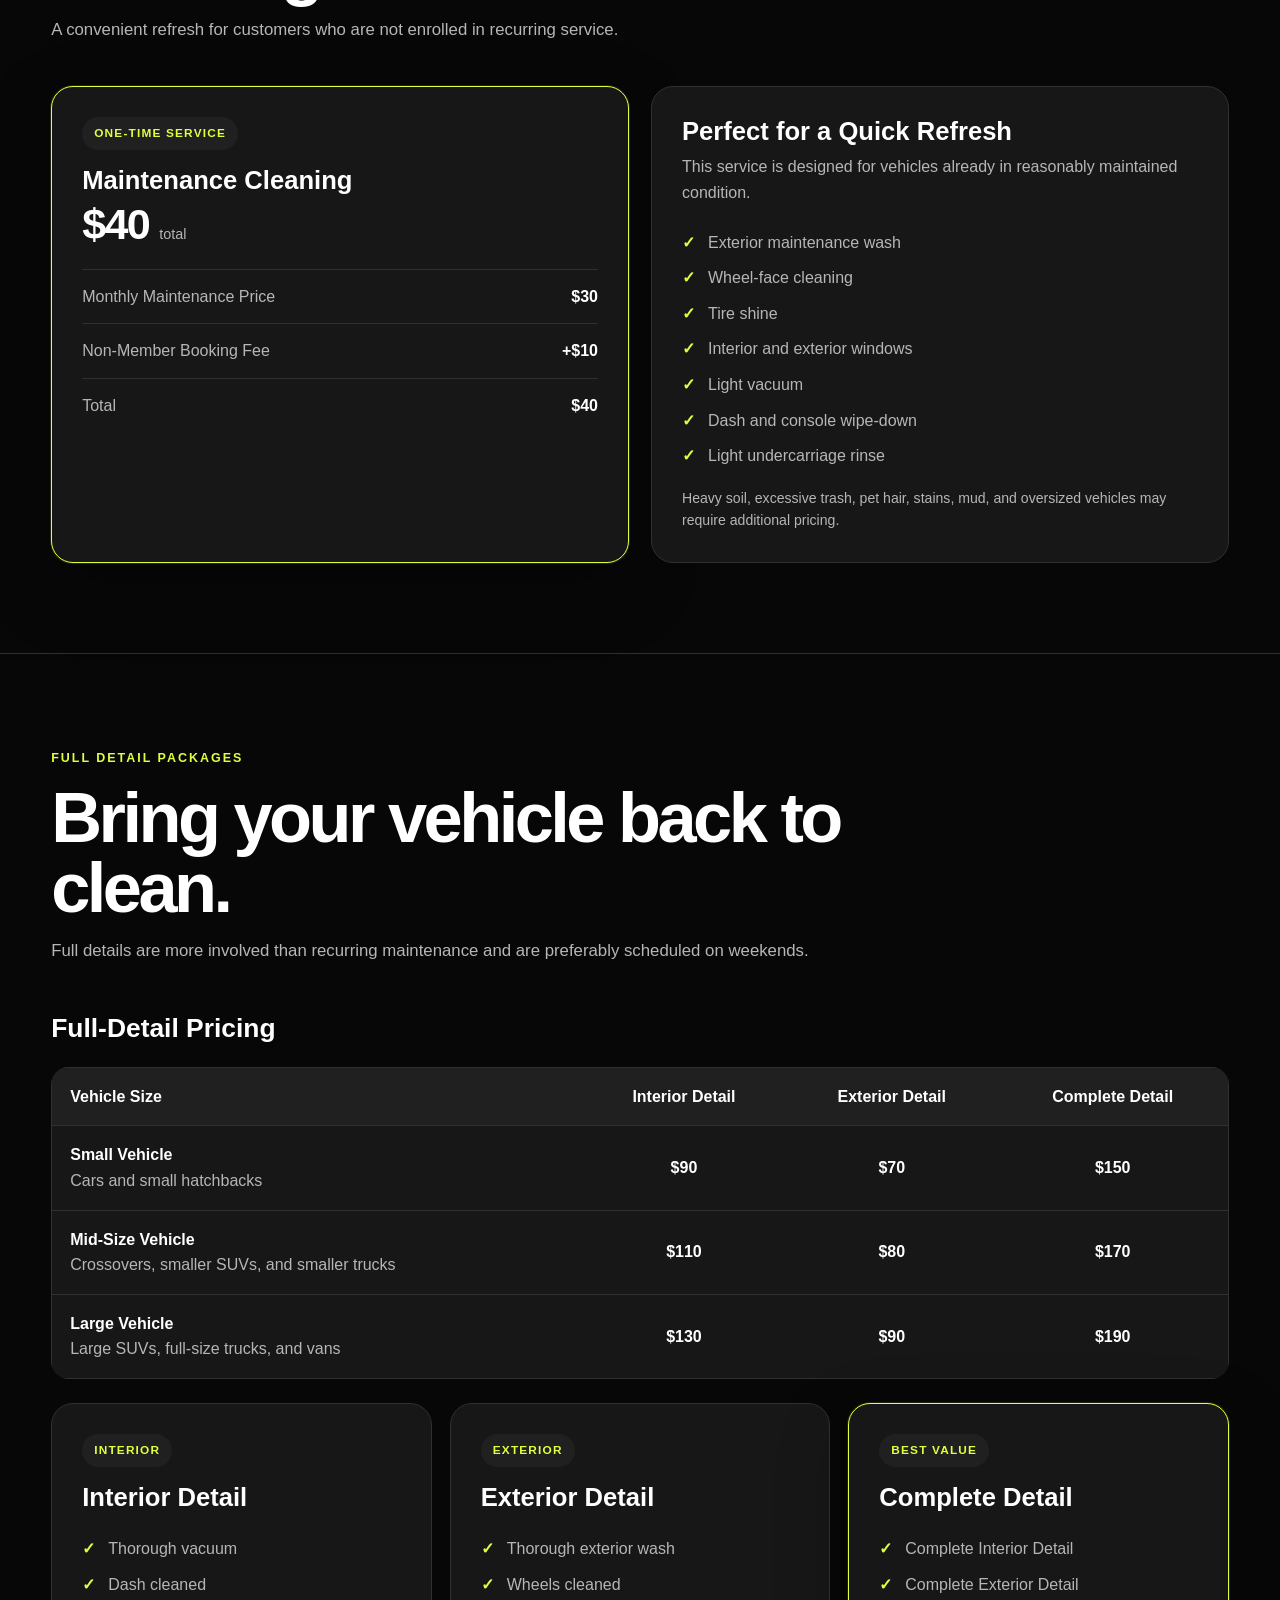
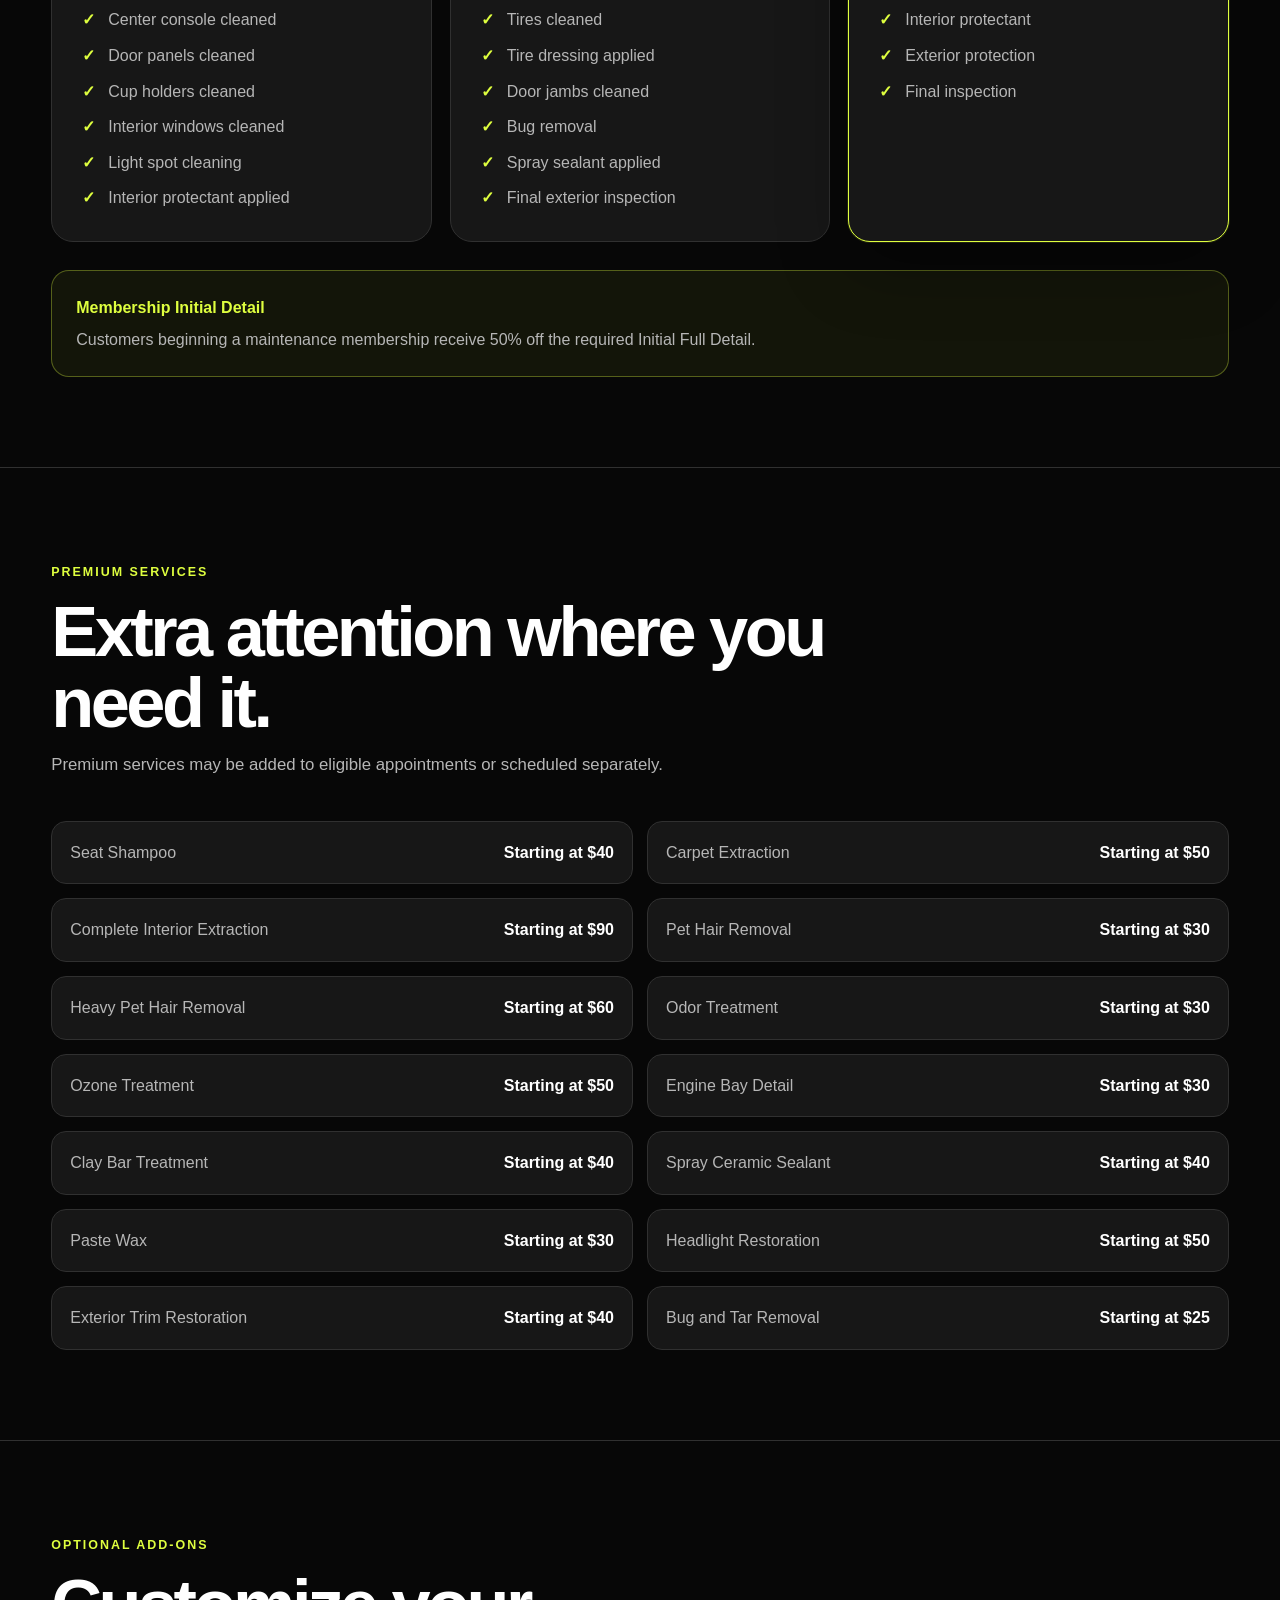
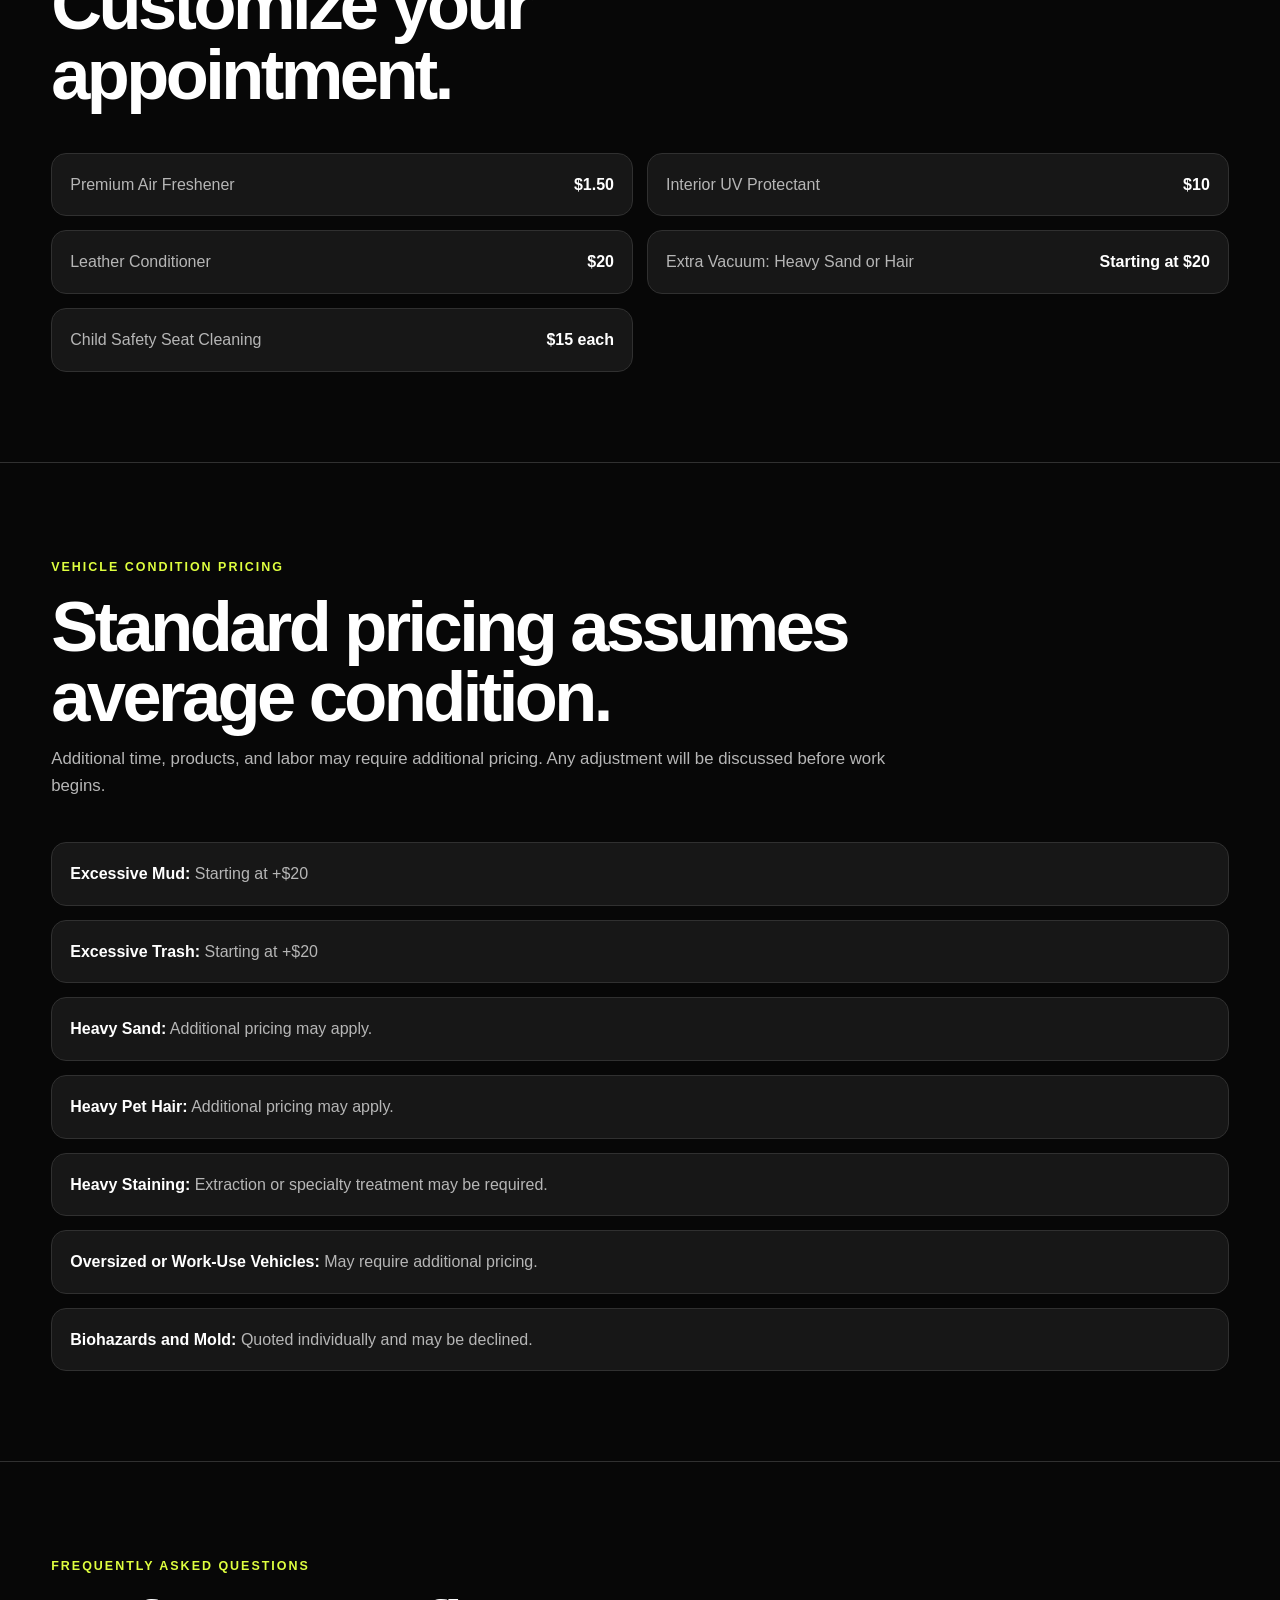
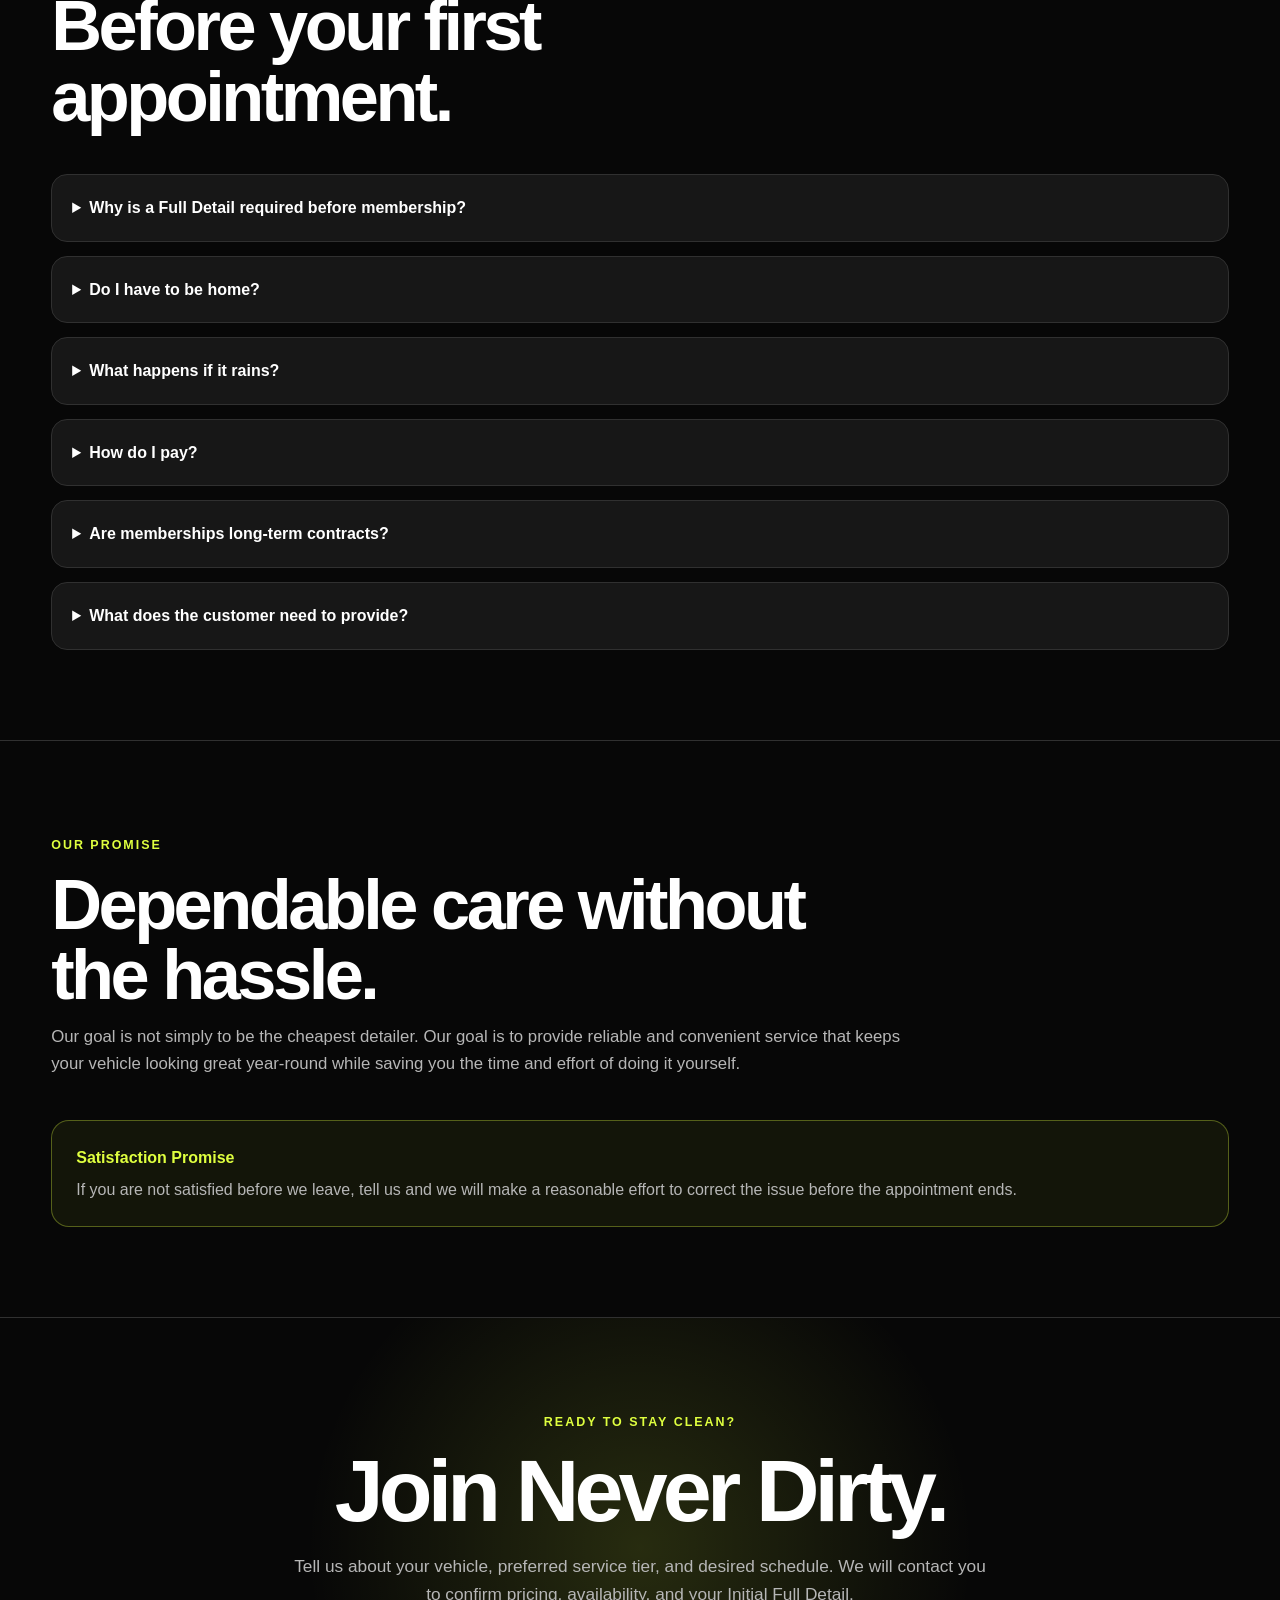
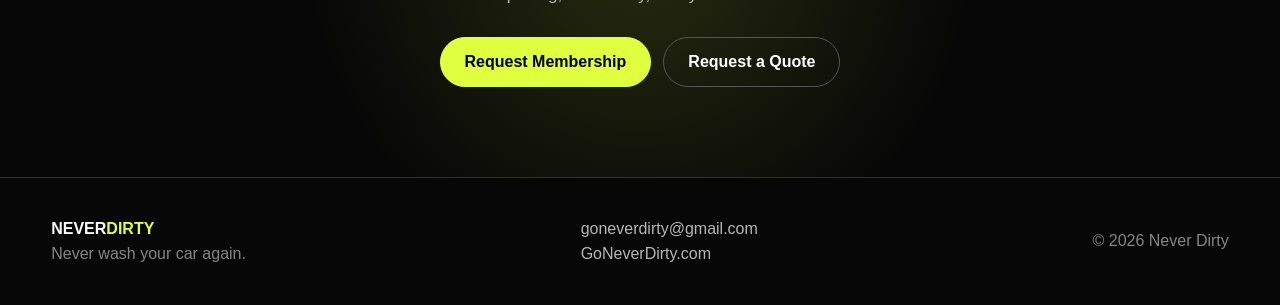
==== commit 8e69eb30: "Update pricing.html" ====
--- a/pricing.html
+++ b/pricing.html
@@ -12,21 +12,22 @@
 
   <meta
     name="description"
-    content="View Never Dirty membership pricing, one-time vehicle cleanings, full-detail packages, weekend detailing services, and optional add-ons."
+    content="View Never Dirty mobile detailing memberships, one-time maintenance cleanings, full-detail packages, premium services, and add-ons."
   >
 
   <style>
     :root {
       --black: #070707;
-      --dark: #111111;
-      --card: #181818;
+      --dark: #101010;
+      --card: #171717;
       --card-light: #202020;
       --white: #ffffff;
-      --gray: #b9b9b9;
-      --muted: #888888;
-      --line: #2b2b2b;
-      --accent: #dfff3f;
-      --max-width: 1150px;
+      --gray: #b6b6b6;
+      --muted: #858585;
+      --border: #303030;
+      --green: #dfff3f;
+      --green-dark: #252c0d;
+      --max-width: 1180px;
     }
 
     * {
@@ -51,9 +52,46 @@
       text-decoration: none;
     }
 
+    ul {
+      list-style: none;
+    }
+
     .container {
       width: min(92%, var(--max-width));
       margin: 0 auto;
+    }
+
+    .section {
+      padding: 90px 0;
+      border-top: 1px solid var(--border);
+      scroll-margin-top: 80px;
+    }
+
+    .eyebrow {
+      display: inline-block;
+      margin-bottom: 14px;
+      color: var(--green);
+      font-size: 0.78rem;
+      font-weight: 900;
+      letter-spacing: 0.16em;
+      text-transform: uppercase;
+    }
+
+    .section-heading {
+      max-width: 850px;
+      margin-bottom: 42px;
+    }
+
+    .section-heading h2 {
+      margin-bottom: 14px;
+      font-size: clamp(2.4rem, 6vw, 4.4rem);
+      line-height: 1;
+      letter-spacing: -0.05em;
+    }
+
+    .section-heading p {
+      color: var(--gray);
+      font-size: 1.05rem;
     }
 
     .button {
@@ -62,13 +100,12 @@
       justify-content: center;
       min-height: 50px;
       padding: 0 24px;
-      border: 1px solid var(--accent);
+      border: 1px solid var(--green);
       border-radius: 999px;
-      background: var(--accent);
+      background: var(--green);
       color: #000;
-      font-weight: 800;
+      font-weight: 900;
       text-align: center;
-      cursor: pointer;
       transition:
         transform 0.2s ease,
         filter 0.2s ease;
@@ -76,29 +113,37 @@
 
     .button:hover {
       transform: translateY(-2px);
-      filter: brightness(1.05);
+      filter: brightness(1.08);
     }
 
     .button-outline {
+      border-color: #555;
       background: transparent;
       color: var(--white);
-      border-color: #555;
-    }
+    }
+
+    .button-row {
+      display: flex;
+      flex-wrap: wrap;
+      gap: 12px;
+    }
+
+    /* HEADER */
 
     header {
       position: sticky;
       top: 0;
-      z-index: 100;
-      background: rgba(7, 7, 7, 0.94);
-      border-bottom: 1px solid var(--line);
+      z-index: 1000;
+      border-bottom: 1px solid var(--border);
+      background: rgba(7, 7, 7, 0.96);
       backdrop-filter: blur(12px);
     }
 
     nav {
       min-height: 72px;
       display: flex;
+      align-items: center;
       justify-content: space-between;
-      align-items: center;
       gap: 20px;
     }
 
@@ -110,7 +155,7 @@
     }
 
     .logo span {
-      color: var(--accent);
+      color: var(--green);
     }
 
     .nav-links {
@@ -118,10 +163,10 @@
       align-items: center;
       gap: 20px;
       color: var(--gray);
-      font-size: 0.94rem;
-    }
-
-    .nav-links a:hover {
+      font-size: 0.9rem;
+    }
+
+    .nav-links > a:hover {
       color: var(--white);
     }
 
@@ -129,34 +174,33 @@
       color: #000;
     }
 
+    /* HERO */
+
     .hero {
-      padding: 110px 0 90px;
+      min-height: 690px;
+      display: flex;
+      align-items: center;
+      padding: 110px 0;
       background:
         radial-gradient(
-          circle at 80% 15%,
-          rgba(223, 255, 63, 0.15),
-          transparent 30%
+          circle at 82% 18%,
+          rgba(223, 255, 63, 0.17),
+          transparent 31%
         ),
         linear-gradient(
           145deg,
           #070707 0%,
-          #111111 58%,
+          #121212 58%,
           #070707 100%
         );
     }
 
-    .eyebrow {
-      display: inline-block;
-      margin-bottom: 20px;
-      color: var(--accent);
-      font-size: 0.8rem;
-      font-weight: 800;
-      letter-spacing: 0.18em;
-      text-transform: uppercase;
-    }
-
-    h1 {
+    .hero-content {
       max-width: 950px;
+    }
+
+    .hero h1 {
+      max-width: 900px;
       margin-bottom: 24px;
       font-size: clamp(3.5rem, 10vw, 7.5rem);
       line-height: 0.9;
@@ -165,92 +209,83 @@
     }
 
     .hero-text {
-      max-width: 720px;
-      margin-bottom: 28px;
+      max-width: 760px;
+      margin-bottom: 24px;
       color: var(--gray);
-      font-size: clamp(1.08rem, 2vw, 1.3rem);
-    }
-
-    .hero-price {
+      font-size: clamp(1.05rem, 2vw, 1.3rem);
+    }
+
+    .hero-badge {
       display: inline-block;
-      margin-bottom: 32px;
+      margin-bottom: 30px;
       padding: 10px 16px;
       border: 1px solid rgba(223, 255, 63, 0.35);
       border-radius: 999px;
       background: rgba(223, 255, 63, 0.08);
-      color: var(--accent);
-      font-weight: 800;
-    }
-
-    .hero-buttons {
-      display: flex;
-      flex-wrap: wrap;
-      gap: 12px;
-    }
-
-    section {
-      padding: 90px 0;
-      border-top: 1px solid var(--line);
-      scroll-margin-top: 72px;
-    }
-
-    .section-heading {
-      max-width: 800px;
-      margin-bottom: 42px;
-    }
-
-    .section-heading h2 {
-      margin-bottom: 16px;
-      font-size: clamp(2.3rem, 6vw, 4.6rem);
-      line-height: 1;
-      letter-spacing: -0.05em;
-    }
-
-    .section-heading p {
-      color: var(--gray);
-      font-size: 1.05rem;
-    }
-
-    .pricing-grid {
+      color: var(--green);
+      font-weight: 900;
+    }
+
+    /* GRIDS AND CARDS */
+
+    .two-column {
+      display: grid;
+      grid-template-columns: repeat(2, 1fr);
+      gap: 22px;
+    }
+
+    .three-column {
       display: grid;
       grid-template-columns: repeat(3, 1fr);
       gap: 18px;
     }
 
-    .service-grid {
-      display: grid;
-      grid-template-columns: repeat(3, 1fr);
-      gap: 18px;
-    }
-
-    .add-on-grid {
-      display: grid;
-      grid-template-columns: repeat(2, 1fr);
-      gap: 18px;
-    }
-
     .card {
       position: relative;
       overflow: hidden;
+      padding: 30px;
+      border: 1px solid var(--border);
+      border-radius: 22px;
       background: var(--card);
-      border: 1px solid var(--line);
-      border-radius: 22px;
-      padding: 28px;
-    }
-
-    .card-featured {
-      border-color: var(--accent);
-      box-shadow: 0 0 0 1px rgba(223, 255, 63, 0.12);
-    }
-
-    .card-featured::before {
-      content: "MOST FLEXIBLE";
+    }
+
+    .card.featured {
+      border-color: var(--green);
+      box-shadow:
+        0 0 0 1px rgba(223, 255, 63, 0.12),
+        0 25px 70px rgba(0, 0, 0, 0.28);
+    }
+
+    .card h3 {
+      margin-bottom: 8px;
+      font-size: 1.6rem;
+      line-height: 1.15;
+    }
+
+    .card p {
+      color: var(--gray);
+    }
+
+    .tier-label {
+      display: inline-block;
+      margin-bottom: 16px;
+      padding: 7px 12px;
+      border-radius: 999px;
+      background: var(--card-light);
+      color: var(--green);
+      font-size: 0.74rem;
+      font-weight: 900;
+      letter-spacing: 0.1em;
+      text-transform: uppercase;
+    }
+
+    .popular-ribbon {
       position: absolute;
-      top: 18px;
-      right: -38px;
-      width: 150px;
-      padding: 6px 0;
-      background: var(--accent);
+      top: 23px;
+      right: -43px;
+      width: 175px;
+      padding: 7px 0;
+      background: var(--green);
       color: #000;
       font-size: 0.68rem;
       font-weight: 900;
@@ -259,49 +294,68 @@
       transform: rotate(38deg);
     }
 
-    .plan-label {
-      margin-bottom: 12px;
-      color: var(--accent);
-      font-size: 0.78rem;
-      font-weight: 800;
-      letter-spacing: 0.12em;
-      text-transform: uppercase;
-    }
-
-    .card h3 {
-      margin-bottom: 8px;
-      font-size: 1.45rem;
-    }
-
-    .price {
-      margin-bottom: 18px;
-      font-size: 2.75rem;
+    .best-for {
+      margin-top: 18px;
+      padding: 15px;
+      border-left: 3px solid var(--green);
+      background: var(--card-light);
+      color: var(--gray);
+      font-size: 0.94rem;
+    }
+
+    .best-for strong {
+      color: var(--white);
+    }
+
+    /* PRICING TABLE */
+
+    .price-list {
+      width: 100%;
+      margin-top: 22px;
+      border-collapse: collapse;
+    }
+
+    .price-list tr {
+      border-top: 1px solid var(--border);
+    }
+
+    .price-list td {
+      padding: 14px 0;
+    }
+
+    .price-list td:first-child {
+      padding-right: 18px;
+      color: var(--gray);
+    }
+
+    .price-list td:last-child {
+      color: var(--white);
       font-weight: 900;
-      line-height: 1;
-      letter-spacing: -0.05em;
-    }
-
-    .price span {
-      color: var(--gray);
-      font-size: 0.95rem;
-      font-weight: 500;
-      letter-spacing: 0;
-    }
-
-    .card p {
-      color: var(--gray);
-    }
+      text-align: right;
+      white-space: nowrap;
+    }
+
+    .visit-time {
+      margin-top: 18px;
+      color: var(--muted);
+      font-size: 0.9rem;
+    }
+
+    .visit-time strong {
+      color: var(--white);
+    }
+
+    /* FEATURE LIST */
 
     .feature-list {
       display: grid;
-      gap: 11px;
-      margin-top: 22px;
-      list-style: none;
+      gap: 10px;
+      margin-top: 24px;
     }
 
     .feature-list li {
       position: relative;
-      padding-left: 25px;
+      padding-left: 26px;
       color: var(--gray);
     }
 
@@ -309,127 +363,245 @@
       content: "✓";
       position: absolute;
       left: 0;
-      color: var(--accent);
+      color: var(--green);
       font-weight: 900;
     }
 
-    .price-table {
-      width: 100%;
-      margin-top: 22px;
-      border-collapse: collapse;
-    }
-
-    .price-table tr {
-      border-top: 1px solid var(--line);
-    }
-
-    .price-table td {
-      padding: 14px 0;
-      vertical-align: top;
-    }
-
-    .price-table td:first-child {
-      padding-right: 18px;
-      color: var(--gray);
-    }
-
-    .price-table td:last-child {
-      color: var(--white);
-      font-weight: 800;
-      text-align: right;
-      white-space: nowrap;
-    }
+    /* MEMBERSHIP NOTICE */
 
     .notice {
-      margin-top: 26px;
-      padding: 22px;
-      border: 1px solid rgba(223, 255, 63, 0.3);
+      margin-top: 28px;
+      padding: 24px;
+      border: 1px solid rgba(223, 255, 63, 0.32);
       border-radius: 18px;
       background: rgba(223, 255, 63, 0.06);
     }
 
     .notice strong {
       display: block;
-      margin-bottom: 5px;
-      color: var(--accent);
+      margin-bottom: 6px;
+      color: var(--green);
     }
 
     .notice p {
       color: var(--gray);
     }
 
-    .detail-card .starting-at {
+    /* COMPARISON TABLE */
+
+    .comparison-wrapper {
+      overflow-x: auto;
+      border-radius: 18px;
+    }
+
+    .comparison-table {
+      width: 100%;
+      min-width: 760px;
+      border-collapse: collapse;
+      border: 1px solid var(--border);
+      background: var(--card);
+    }
+
+    .comparison-table th,
+    .comparison-table td {
+      padding: 15px 17px;
+      border-bottom: 1px solid var(--border);
+    }
+
+    .comparison-table th {
+      background: var(--card-light);
+      color: var(--white);
+      text-align: center;
+    }
+
+    .comparison-table th:first-child,
+    .comparison-table td:first-child {
+      text-align: left;
+    }
+
+    .comparison-table td {
+      color: var(--gray);
+      text-align: center;
+    }
+
+    .check {
+      color: var(--green);
+      font-weight: 900;
+    }
+
+    /* BENEFITS */
+
+    .benefit-card {
+      min-height: 150px;
+    }
+
+    .benefit-icon {
       margin-bottom: 14px;
+      color: var(--green);
+      font-size: 1.6rem;
+      font-weight: 900;
+    }
+
+    /* SERVICE CARDS */
+
+    .service-price {
+      margin: 9px 0 12px;
+      color: var(--green);
+      font-size: 1.35rem;
+      font-weight: 900;
+    }
+
+    .service-note {
+      margin-top: 18px;
       color: var(--muted);
-      font-size: 0.84rem;
-      font-weight: 700;
-      letter-spacing: 0.08em;
+      font-size: 0.88rem;
+    }
+
+    .vehicle-label {
+      margin-bottom: 8px;
+      color: var(--muted);
+      font-size: 0.76rem;
+      font-weight: 900;
+      letter-spacing: 0.1em;
       text-transform: uppercase;
     }
 
-    .detail-card .price {
+    .large-price {
       margin-bottom: 18px;
-    }
-
-    .vehicle-sizes {
+      color: var(--white);
+      font-size: 2.7rem;
+      font-weight: 900;
+      letter-spacing: -0.04em;
+      line-height: 1;
+    }
+
+    .large-price span {
+      color: var(--gray);
+      font-size: 0.9rem;
+      font-weight: 500;
+      letter-spacing: 0;
+    }
+
+    /* PACKAGE TABLES */
+
+    .package-title {
+      margin-top: 34px;
+      margin-bottom: 18px;
+      font-size: 1.65rem;
+    }
+
+    .pricing-table-wrapper {
+      overflow-x: auto;
+      border-radius: 18px;
+    }
+
+    .pricing-table {
+      width: 100%;
+      min-width: 650px;
+      border-collapse: collapse;
+      border: 1px solid var(--border);
+      background: var(--card);
+    }
+
+    .pricing-table th,
+    .pricing-table td {
+      padding: 16px 18px;
+      border-bottom: 1px solid var(--border);
+    }
+
+    .pricing-table th {
+      background: var(--card-light);
+      color: var(--white);
+      text-align: left;
+    }
+
+    .pricing-table td {
+      color: var(--gray);
+    }
+
+    .pricing-table td:not(:first-child),
+    .pricing-table th:not(:first-child) {
+      text-align: center;
+    }
+
+    .pricing-table strong {
+      color: var(--white);
+    }
+
+    /* PREMIUM SERVICES */
+
+    .service-grid {
       display: grid;
-      grid-template-columns: repeat(3, 1fr);
-      gap: 12px;
-      margin-top: 24px;
-    }
-
-    .vehicle-size {
+      grid-template-columns: repeat(2, 1fr);
+      gap: 14px;
+    }
+
+    .service-row {
+      display: flex;
+      align-items: center;
+      justify-content: space-between;
+      gap: 20px;
       padding: 18px;
-      border: 1px solid var(--line);
-      border-radius: 16px;
-      background: var(--card-light);
-    }
-
-    .vehicle-size strong {
-      display: block;
-      margin-bottom: 8px;
-      color: var(--accent);
-    }
-
-    .vehicle-size p {
+      border: 1px solid var(--border);
+      border-radius: 15px;
+      background: var(--card);
+    }
+
+    .service-row span:first-child {
       color: var(--gray);
-      font-size: 0.92rem;
-    }
-
-    .service-name {
-      margin-bottom: 5px;
-      font-size: 1.08rem;
-      font-weight: 800;
-    }
-
-    .service-price {
-      margin-bottom: 10px;
-      color: var(--accent);
-      font-size: 1.3rem;
+    }
+
+    .service-row span:last-child {
+      color: var(--white);
       font-weight: 900;
-    }
-
-    .service-card p {
-      font-size: 0.94rem;
-    }
+      white-space: nowrap;
+    }
+
+    /* POLICIES */
 
     .policy-list {
       display: grid;
       gap: 14px;
-      list-style: none;
     }
 
     .policy-list li {
       padding: 18px;
-      border: 1px solid var(--line);
+      border: 1px solid var(--border);
+      border-radius: 15px;
+      background: var(--card);
+      color: var(--gray);
+    }
+
+    .policy-list strong {
+      color: var(--white);
+    }
+
+    /* FAQ */
+
+    .faq-list {
+      display: grid;
+      gap: 14px;
+    }
+
+    details {
+      padding: 20px;
+      border: 1px solid var(--border);
       border-radius: 16px;
       background: var(--card);
+    }
+
+    summary {
+      color: var(--white);
+      font-weight: 900;
+      cursor: pointer;
+    }
+
+    details p {
+      margin-top: 12px;
       color: var(--gray);
     }
 
-    .policy-list strong {
-      color: var(--white);
-    }
+    /* CTA */
 
     .cta {
       text-align: center;
@@ -437,80 +609,71 @@
         radial-gradient(
           circle at center,
           rgba(223, 255, 63, 0.15),
-          transparent 48%
+          transparent 49%
         );
     }
 
     .cta h2 {
-      margin-bottom: 16px;
+      margin-bottom: 18px;
       font-size: clamp(2.8rem, 7vw, 5.5rem);
       line-height: 1;
-      letter-spacing: -0.05em;
+      letter-spacing: -0.055em;
     }
 
     .cta p {
       max-width: 700px;
       margin: 0 auto 28px;
       color: var(--gray);
-      font-size: 1.1rem;
-    }
-
-    .cta-buttons {
+      font-size: 1.08rem;
+    }
+
+    .cta .button-row {
+      justify-content: center;
+    }
+
+    /* FOOTER */
+
+    footer {
+      padding: 38px 0;
+      border-top: 1px solid var(--border);
+      color: var(--muted);
+    }
+
+    .footer-content {
       display: flex;
-      justify-content: center;
-      flex-wrap: wrap;
-      gap: 12px;
-    }
-
-    footer {
-      padding: 36px 0;
-      border-top: 1px solid var(--line);
-      color: #888;
-    }
-
-    .footer-row {
-      display: flex;
+      align-items: center;
       justify-content: space-between;
-      align-items: center;
       gap: 20px;
       flex-wrap: wrap;
     }
 
-    .footer-contact {
+    .footer-content a {
       color: var(--gray);
     }
 
-    .footer-contact:hover {
-      color: var(--accent);
-    }
-
-    @media (max-width: 950px) {
-      .nav-links a:not(.button) {
+    .footer-content a:hover {
+      color: var(--green);
+    }
+
+    /* MOBILE */
+
+    @media (max-width: 980px) {
+      .nav-links > a:not(.button) {
         display: none;
       }
 
-      .pricing-grid,
-      .service-grid,
-      .vehicle-sizes {
+      .two-column,
+      .three-column,
+      .service-grid {
         grid-template-columns: 1fr;
       }
-    }
-
-    @media (max-width: 750px) {
-      .add-on-grid {
-        grid-template-columns: 1fr;
+
+      .hero {
+        min-height: auto;
       }
-
-      section {
-        padding: 72px 0;
-      }
-
-      .hero {
-        padding: 90px 0 75px;
-      }
-    }
-
-    @media (max-width: 480px) {
+    }
+
+    @media (max-width: 600px) {
       nav {
         min-height: 68px;
       }
@@ -520,34 +683,50 @@
       }
 
       .nav-links .button {
-        min-height: 44px;
-        padding: 0 15px;
-        font-size: 0.8rem;
+        min-height: 43px;
+        padding: 0 14px;
+        font-size: 0.78rem;
       }
 
-      .hero-buttons,
-      .cta-buttons {
+      .hero {
+        padding: 88px 0 72px;
+      }
+
+      .section {
+        padding: 70px 0;
+      }
+
+      .button-row {
         flex-direction: column;
       }
 
-      .hero-buttons .button,
-      .cta-buttons .button {
+      .button-row .button {
         width: 100%;
       }
 
-      .price-table td {
+      .card {
+        padding: 24px;
+      }
+
+      .price-list td {
         display: block;
         width: 100%;
       }
 
-      .price-table td:first-child {
+      .price-list td:first-child {
         padding-bottom: 2px;
       }
 
-      .price-table td:last-child {
+      .price-list td:last-child {
         padding-top: 2px;
         text-align: left;
       }
+
+      .service-row {
+        align-items: flex-start;
+        flex-direction: column;
+        gap: 6px;
+      }
     }
   </style>
 </head>
@@ -562,13 +741,14 @@
       </a>
 
       <div class="nav-links">
-        <a href="#membership">Membership</a>
-        <a href="#one-time">One-Time Cleaning</a>
-        <a href="#details">Full Details</a>
-        <a href="#extras">Add-Ons</a>
+        <a href="#memberships">Memberships</a>
+        <a href="#comparison">Compare</a>
+        <a href="#one-time">One-Time</a>
+        <a href="#full-details">Full Details</a>
+        <a href="#premium-services">Services</a>
 
         <a
-          href="mailto:goneverdirty@gmail.com?subject=Never%20Dirty%20Membership%20Request&amp;body=Hi%20Never%20Dirty%2C%0D%0A%0D%0AI%20would%20like%20to%20request%20a%20vehicle%20maintenance%20membership.%0D%0A%0D%0AName%3A%20%0D%0APhone%3A%20%0D%0AService%20Address%3A%20%0D%0A%0D%0AVehicle%20Year%3A%20%0D%0AVehicle%20Make%3A%20%0D%0AVehicle%20Model%3A%20%0D%0AVehicle%20Color%3A%20%0D%0A%0D%0APreferred%20Schedule%3A%20Weekly%20%2F%20Every%20Two%20Weeks%20%2F%20Monthly%0D%0A%0D%0APreferred%20Days%20or%20Times%3A%20%0D%0A%0D%0AQuestions%20or%20Additional%20Vehicles%3A%20"
+          href="mailto:goneverdirty@gmail.com?subject=Never%20Dirty%20Membership%20Request&body=Hi%20Never%20Dirty%2C%0D%0A%0D%0AI%20would%20like%20to%20request%20a%20membership.%0D%0A%0D%0AName%3A%20%0D%0APhone%3A%20%0D%0AService%20Address%3A%20%0D%0A%0D%0AVehicle%20Year%3A%20%0D%0AVehicle%20Make%3A%20%0D%0AVehicle%20Model%3A%20%0D%0AVehicle%20Color%3A%20%0D%0A%0D%0AMembership%3A%20Essential%20or%20Deluxe%0D%0ASchedule%3A%20Weekly%2C%20Every%20Two%20Weeks%2C%20or%20Monthly%0D%0A%0D%0AAdditional%20Vehicles%3A%20%0D%0AQuestions%3A%20"
           class="button"
         >
           Request Membership
@@ -580,988 +760,973 @@
 
   <main>
 
+    <!-- HERO -->
+
     <section class="hero">
-      <div class="container">
+      <div class="container hero-content">
 
         <span class="eyebrow">
-          Never Dirty pricing and services
+          Never Dirty Pricing & Services
         </span>
 
         <h1>
-          Simple pricing.<br>
-          A cleaner vehicle.
+          Never wash your car again.
         </h1>
 
         <p class="hero-text">
-          Choose recurring maintenance, book a one-time cleaning,
-          or schedule a more extensive weekend detail. Every option
-          is designed around convenience and straightforward pricing.
+          Whether you need routine maintenance, a one-time cleaning,
+          or a complete detail, Never Dirty brings professional mobile
+          vehicle care directly to you.
         </p>
 
-        <div class="hero-price">
-          Maintenance memberships starting at $30 per month
-        </div>
-
-        <div class="hero-buttons">
-
-          <a href="#membership" class="button">
-            View Membership Pricing
+        <div class="hero-badge">
+          Memberships starting at $20 per scheduled visit
+        </div>
+
+        <div class="button-row">
+          <a href="#memberships" class="button">
+            Compare Memberships
           </a>
 
-          <a href="#details" class="button button-outline">
+          <a href="#full-details" class="button button-outline">
             View Full Details
           </a>
 
           <a href="index.html" class="button button-outline">
             Return Home
           </a>
-
         </div>
 
       </div>
     </section>
 
-    <section id="membership">
+    <!-- MEMBERSHIPS -->
+
+    <section class="section" id="memberships">
       <div class="container">
 
         <div class="section-heading">
-
-          <span class="eyebrow">
-            Maintenance membership
-          </span>
+          <span class="eyebrow">Maintenance Memberships</span>
 
           <h2>
-            Choose your maintenance schedule.
+            Choose how clean you want to stay.
           </h2>
 
           <p>
-            Membership includes recurring mobile service, priority
-            scheduling, and consistent vehicle care. Each scheduled
-            visit includes one vehicle.
+            Every membership begins with a required Initial Full Detail
+            at 50% off regular pricing. This brings the vehicle to our
+            maintenance standard before recurring service begins.
           </p>
-
-        </div>
-
-        <div class="pricing-grid">
+        </div>
+
+        <div class="two-column">
+
+          <!-- ESSENTIAL -->
 
           <article class="card">
 
-            <div class="plan-label">
-              Highest frequency
+            <span class="tier-label">Tier 1</span>
+
+            <h3>Essential Maintenance</h3>
+
+            <p>
+              Routine upkeep for customers who want a consistently clean
+              vehicle at the lowest recurring price.
+            </p>
+
+            <div class="best-for">
+              <strong>Best for:</strong>
+              Lightly used vehicles, daily commuters, budget-minded
+              customers, and anyone wanting reliable basic upkeep.
             </div>
 
-            <h3>
-              Weekly Maintenance
-            </h3>
-
-            <div class="price">
-              $20
-              <span>/ scheduled visit</span>
+            <table class="price-list">
+              <tbody>
+                <tr>
+                  <td>Weekly</td>
+                  <td>$20 per visit</td>
+                </tr>
+
+                <tr>
+                  <td>Every Two Weeks</td>
+                  <td>$25 per visit</td>
+                </tr>
+
+                <tr>
+                  <td>Monthly</td>
+                  <td>$30 per visit</td>
+                </tr>
+
+                <tr>
+                  <td>Additional Standard Vehicle</td>
+                  <td>+$10</td>
+                </tr>
+              </tbody>
+            </table>
+
+            <p class="visit-time">
+              Estimated visit time:
+              <strong>45–60 minutes</strong>
+            </p>
+
+            <ul class="feature-list">
+              <li>Exterior maintenance wash</li>
+              <li>Wheel faces cleaned</li>
+              <li>Tire shine applied</li>
+              <li>Exterior windows cleaned</li>
+              <li>Interior windows cleaned</li>
+              <li>Light interior vacuum</li>
+              <li>Dash wiped down</li>
+              <li>Center console wiped down</li>
+              <li>Accessible interior surfaces refreshed</li>
+              <li>Light undercarriage rinse</li>
+              <li>Final inspection</li>
+            </ul>
+
+          </article>
+
+          <!-- DELUXE -->
+
+          <article class="card featured">
+
+            <div class="popular-ribbon">
+              MOST POPULAR
             </div>
 
+            <span class="tier-label">Tier 2</span>
+
+            <h3>Deluxe Maintenance</h3>
+
             <p>
-              Best for daily drivers, work vehicles, families,
-              and customers who want their vehicle maintained
-              every week.
+              A more thorough recurring visit for customers who want their
+              vehicle to stay closer to freshly detailed.
             </p>
 
+            <div class="best-for">
+              <strong>Best for:</strong>
+              Families, pet owners, work vehicles, rideshare vehicles,
+              and customers wanting more interior attention.
+            </div>
+
+            <table class="price-list">
+              <tbody>
+                <tr>
+                  <td>Weekly</td>
+                  <td>$35 per visit</td>
+                </tr>
+
+                <tr>
+                  <td>Every Two Weeks</td>
+                  <td>$40 per visit</td>
+                </tr>
+
+                <tr>
+                  <td>Monthly</td>
+                  <td>$45 per visit</td>
+                </tr>
+
+                <tr>
+                  <td>Additional Standard Vehicle</td>
+                  <td>+$15</td>
+                </tr>
+              </tbody>
+            </table>
+
+            <p class="visit-time">
+              Estimated visit time:
+              <strong>75–90 minutes</strong>
+            </p>
+
             <ul class="feature-list">
-              <li>One vehicle included</li>
-              <li>Additional vehicles are $5 each</li>
-              <li>Recurring route scheduling</li>
-              <li>Priority appointment access</li>
+              <li>Everything included in Essential</li>
+              <li>More thorough interior vacuum</li>
+              <li>Seats vacuumed</li>
+              <li>Seat edges and crevices vacuumed</li>
+              <li>Floor mats removed and cleaned</li>
+              <li>Cup holders cleaned thoroughly</li>
+              <li>Air vents brushed</li>
+              <li>Door panels cleaned</li>
+              <li>Door jambs cleaned</li>
+              <li>Interior UV protectant applied</li>
+              <li>More thorough wheel cleaning</li>
+              <li>Bug-spot treatment</li>
+              <li>Spray sealant applied</li>
+              <li>More thorough undercarriage rinse</li>
             </ul>
 
           </article>
 
-          <article class="card">
-
-            <div class="plan-label">
-              Most popular
-            </div>
-
-            <h3>
-              Every Two Weeks
-            </h3>
-
-            <div class="price">
-              $25
-              <span>/ scheduled visit</span>
-            </div>
-
-            <p>
-              A balanced option for customers who want regular care
-              without scheduling service every week.
-            </p>
-
-            <ul class="feature-list">
-              <li>One vehicle included</li>
-              <li>Additional vehicles are $5 each</li>
-              <li>Recurring route scheduling</li>
-              <li>Priority appointment access</li>
-            </ul>
-
-          </article>
-
-          <article class="card card-featured">
-
-            <div class="plan-label">
-              Lowest monthly commitment
-            </div>
-
-            <h3>
-              Monthly Maintenance
-            </h3>
-
-            <div class="price">
-              $30
-              <span>/ scheduled visit</span>
-            </div>
-
-            <p>
-              An affordable way to keep your vehicle from falling
-              behind between deeper details.
-            </p>
-
-            <ul class="feature-list">
-              <li>One vehicle included</li>
-              <li>Additional vehicles are $5 each</li>
-              <li>Recurring route scheduling</li>
-              <li>Priority appointment access</li>
-            </ul>
-
-          </article>
-
         </div>
 
         <div class="notice">
-
           <strong>
-            Required Initial Full Detail
+            Deluxe Maintenance is not a Full Detail.
           </strong>
 
           <p>
-            Every membership vehicle must begin with an Initial Full
-            Detail. New members receive the required initial detail
-            for 50% off the vehicle’s regular full-detail package price.
+            Extraction, heavy stain removal, excessive pet hair, mold,
+            biohazards, paint correction, and other restorative services
+            require separate pricing.
           </p>
-
         </div>
 
       </div>
     </section>
 
-    <section id="included">
+    <!-- MEMBERSHIP BENEFITS -->
+
+    <section class="section">
       <div class="container">
 
         <div class="section-heading">
-
-          <span class="eyebrow">
-            Included every visit
-          </span>
+          <span class="eyebrow">Membership Benefits</span>
 
           <h2>
-            Routine care without the hassle.
+            More than just a wash.
           </h2>
 
           <p>
-            Maintenance service is intended to preserve an already
-            detailed vehicle. It is not a substitute for deep cleaning
-            when excessive buildup, stains, trash, or pet hair are present.
+            Membership is designed to make vehicle care predictable,
+            convenient, and easy to maintain.
           </p>
-
-        </div>
-
-        <div class="service-grid">
+        </div>
+
+        <div class="three-column">
+
+          <article class="card benefit-card">
+            <div class="benefit-icon">01</div>
+            <h3>Mobile Service</h3>
+            <p>
+              We come directly to your home or approved workplace.
+            </p>
+          </article>
+
+          <article class="card benefit-card">
+            <div class="benefit-icon">02</div>
+            <h3>Priority Scheduling</h3>
+            <p>
+              Members receive priority access to available appointment times.
+            </p>
+          </article>
+
+          <article class="card benefit-card">
+            <div class="benefit-icon">03</div>
+            <h3>Reminder Texts</h3>
+            <p>
+              Receive appointment reminders and weather-related updates.
+            </p>
+          </article>
+
+          <article class="card benefit-card">
+            <div class="benefit-icon">04</div>
+            <h3>Locked-In Pricing</h3>
+            <p>
+              Keep your membership pricing while the membership remains active.
+            </p>
+          </article>
+
+          <article class="card benefit-card">
+            <div class="benefit-icon">05</div>
+            <h3>Initial Detail Discount</h3>
+            <p>
+              Receive 50% off the required Initial Full Detail.
+            </p>
+          </article>
+
+          <article class="card benefit-card">
+            <div class="benefit-icon">06</div>
+            <h3>Less Work for You</h3>
+            <p>
+              No car-wash line and no spending your free time cleaning.
+            </p>
+          </article>
+
+        </div>
+
+      </div>
+    </section>
+
+    <!-- COMPARISON -->
+
+    <section class="section" id="comparison">
+      <div class="container">
+
+        <div class="section-heading">
+          <span class="eyebrow">Compare Memberships</span>
+
+          <h2>
+            Essential vs. Deluxe
+          </h2>
+
+          <p>
+            Both plans keep your vehicle consistently clean. Deluxe adds
+            more interior attention and longer-lasting exterior protection.
+          </p>
+        </div>
+
+        <div class="comparison-wrapper">
+
+          <table class="comparison-table">
+            <thead>
+              <tr>
+                <th>Service</th>
+                <th>Essential</th>
+                <th>Deluxe</th>
+              </tr>
+            </thead>
+
+            <tbody>
+              <tr>
+                <td>Exterior Maintenance Wash</td>
+                <td class="check">✓</td>
+                <td class="check">✓</td>
+              </tr>
+
+              <tr>
+                <td>Wheel Faces Cleaned</td>
+                <td class="check">✓</td>
+                <td class="check">✓</td>
+              </tr>
+
+              <tr>
+                <td>Tire Shine</td>
+                <td class="check">✓</td>
+                <td class="check">✓</td>
+              </tr>
+
+              <tr>
+                <td>Interior and Exterior Windows</td>
+                <td class="check">✓</td>
+                <td class="check">✓</td>
+              </tr>
+
+              <tr>
+                <td>Light Vacuum</td>
+                <td class="check">✓</td>
+                <td class="check">✓</td>
+              </tr>
+
+              <tr>
+                <td>Thorough Vacuum</td>
+                <td>—</td>
+                <td class="check">✓</td>
+              </tr>
+
+              <tr>
+                <td>Seats, Edges, and Crevices</td>
+                <td>—</td>
+                <td class="check">✓</td>
+              </tr>
+
+              <tr>
+                <td>Floor Mats Removed and Cleaned</td>
+                <td>—</td>
+                <td class="check">✓</td>
+              </tr>
+
+              <tr>
+                <td>Door Jambs</td>
+                <td>—</td>
+                <td class="check">✓</td>
+              </tr>
+
+              <tr>
+                <td>Interior UV Protectant</td>
+                <td>—</td>
+                <td class="check">✓</td>
+              </tr>
+
+              <tr>
+                <td>Spray Sealant</td>
+                <td>—</td>
+                <td class="check">✓</td>
+              </tr>
+
+              <tr>
+                <td>Estimated Visit Time</td>
+                <td>45–60 Minutes</td>
+                <td>75–90 Minutes</td>
+              </tr>
+            </tbody>
+          </table>
+
+        </div>
+
+      </div>
+    </section>
+
+    <!-- ONE-TIME CLEANING -->
+
+    <section class="section" id="one-time">
+      <div class="container">
+
+        <div class="section-heading">
+          <span class="eyebrow">No Membership Required</span>
+
+          <h2>
+            One-Time Maintenance Cleaning
+          </h2>
+
+          <p>
+            A convenient refresh for customers who are not enrolled in
+            recurring service.
+          </p>
+        </div>
+
+        <div class="two-column">
+
+          <article class="card featured">
+
+            <span class="tier-label">One-Time Service</span>
+
+            <h3>Maintenance Cleaning</h3>
+
+            <div class="large-price">
+              $40
+              <span>total</span>
+            </div>
+
+            <table class="price-list">
+              <tbody>
+                <tr>
+                  <td>Monthly Maintenance Price</td>
+                  <td>$30</td>
+                </tr>
+
+                <tr>
+                  <td>Non-Member Booking Fee</td>
+                  <td>+$10</td>
+                </tr>
+
+                <tr>
+                  <td>Total</td>
+                  <td>$40</td>
+                </tr>
+              </tbody>
+            </table>
+
+          </article>
 
           <article class="card">
-            <h3>Exterior Maintenance</h3>
+            <h3>Perfect for a Quick Refresh</h3>
+
+            <p>
+              This service is designed for vehicles already in reasonably
+              maintained condition.
+            </p>
 
             <ul class="feature-list">
               <li>Exterior maintenance wash</li>
+              <li>Wheel-face cleaning</li>
+              <li>Tire shine</li>
+              <li>Interior and exterior windows</li>
+              <li>Light vacuum</li>
+              <li>Dash and console wipe-down</li>
+              <li>Light undercarriage rinse</li>
+            </ul>
+
+            <p class="service-note">
+              Heavy soil, excessive trash, pet hair, stains, mud,
+              and oversized vehicles may require additional pricing.
+            </p>
+          </article>
+
+        </div>
+
+      </div>
+    </section>
+
+    <!-- FULL DETAILS -->
+
+    <section class="section" id="full-details">
+      <div class="container">
+
+        <div class="section-heading">
+          <span class="eyebrow">Full Detail Packages</span>
+
+          <h2>
+            Bring your vehicle back to clean.
+          </h2>
+
+          <p>
+            Full details are more involved than recurring maintenance
+            and are preferably scheduled on weekends.
+          </p>
+        </div>
+
+        <h3 class="package-title">
+          Full-Detail Pricing
+        </h3>
+
+        <div class="pricing-table-wrapper">
+
+          <table class="pricing-table">
+            <thead>
+              <tr>
+                <th>Vehicle Size</th>
+                <th>Interior Detail</th>
+                <th>Exterior Detail</th>
+                <th>Complete Detail</th>
+              </tr>
+            </thead>
+
+            <tbody>
+              <tr>
+                <td>
+                  <strong>Small Vehicle</strong><br>
+                  Cars and small hatchbacks
+                </td>
+
+                <td><strong>$90</strong></td>
+                <td><strong>$70</strong></td>
+                <td><strong>$150</strong></td>
+              </tr>
+
+              <tr>
+                <td>
+                  <strong>Mid-Size Vehicle</strong><br>
+                  Crossovers, smaller SUVs, and smaller trucks
+                </td>
+
+                <td><strong>$110</strong></td>
+                <td><strong>$80</strong></td>
+                <td><strong>$170</strong></td>
+              </tr>
+
+              <tr>
+                <td>
+                  <strong>Large Vehicle</strong><br>
+                  Large SUVs, full-size trucks, and vans
+                </td>
+
+                <td><strong>$130</strong></td>
+                <td><strong>$90</strong></td>
+                <td><strong>$190</strong></td>
+              </tr>
+            </tbody>
+          </table>
+
+        </div>
+
+        <div class="three-column" style="margin-top: 24px;">
+
+          <article class="card">
+            <span class="tier-label">Interior</span>
+
+            <h3>Interior Detail</h3>
+
+            <ul class="feature-list">
+              <li>Thorough vacuum</li>
+              <li>Dash cleaned</li>
+              <li>Center console cleaned</li>
+              <li>Door panels cleaned</li>
+              <li>Cup holders cleaned</li>
+              <li>Interior windows cleaned</li>
+              <li>Light spot cleaning</li>
+              <li>Interior protectant applied</li>
+            </ul>
+          </article>
+
+          <article class="card">
+            <span class="tier-label">Exterior</span>
+
+            <h3>Exterior Detail</h3>
+
+            <ul class="feature-list">
+              <li>Thorough exterior wash</li>
               <li>Wheels cleaned</li>
-              <li>Tire shine applied</li>
-              <li>Exterior windows cleaned</li>
+              <li>Tires cleaned</li>
+              <li>Tire dressing applied</li>
+              <li>Door jambs cleaned</li>
+              <li>Bug removal</li>
+              <li>Spray sealant applied</li>
               <li>Final exterior inspection</li>
             </ul>
           </article>
 
-          <article class="card">
-            <h3>Interior Touch-Up</h3>
-
-            <ul class="feature-list">
-              <li>Light vacuuming</li>
-              <li>Dash and console wipe-down</li>
-              <li>Interior windows cleaned</li>
-              <li>Accessible surfaces refreshed</li>
-              <li>Final interior inspection</li>
-            </ul>
-          </article>
-
-          <article class="card">
-            <h3>Mobile Convenience</h3>
-
-            <ul class="feature-list">
-              <li>Travel to an approved location</li>
-              <li>Equipment setup and teardown</li>
-              <li>Recurring appointment reminders</li>
-              <li>Weather and arrival updates</li>
-              <li>No waiting at a car wash</li>
-            </ul>
-          </article>
-
-        </div>
-
-      </div>
-    </section>
-
-    <section id="one-time">
-      <div class="container">
-
-        <div class="section-heading">
-
-          <span class="eyebrow">
-            No membership required
-          </span>
-
-          <h2>
-            One-time maintenance cleaning.
-          </h2>
-
-          <p>
-            Customers who do not want recurring service may book the
-            same basic maintenance cleaning at the regular monthly
-            service rate plus the non-member booking fee.
-          </p>
-
-        </div>
-
-        <div class="pricing-grid">
-
-          <article class="card">
-
-            <div class="plan-label">
-              One vehicle
-            </div>
-
-            <h3>
-              Maintenance Cleaning
-            </h3>
-
-            <div class="price">
-              $30
-              <span>base service</span>
-            </div>
-
-            <p>
-              Includes the same routine exterior wash and interior
-              touch-up provided during a monthly maintenance visit.
-            </p>
-
-          </article>
-
-          <article class="card">
-
-            <div class="plan-label">
-              Non-member charge
-            </div>
-
-            <h3>
-              Booking Fee
-            </h3>
-
-            <div class="price">
-              +$10
-            </div>
-
-            <p>
-              Added to each one-time cleaning for customers who are
-              not enrolled in recurring maintenance.
-            </p>
-
-          </article>
-
-          <article class="card">
-
-            <div class="plan-label">
-              Standard total
-            </div>
-
-            <h3>
-              One-Time Cleaning Total
-            </h3>
-
-            <div class="price">
-              $40
-              <span>for one vehicle</span>
-            </div>
-
-            <p>
-              Vehicle condition or requested add-on services may
-              increase the final price.
-            </p>
-
-          </article>
-
-        </div>
-
-        <div class="notice">
-
-          <strong>
-            Maintenance-level condition required
-          </strong>
-
-          <p>
-            Vehicles needing deep vacuuming, extraction, stain removal,
-            excessive pet-hair removal, heavy trash removal, or extensive
-            exterior correction may require a full-detail package instead.
-          </p>
-
-        </div>
-
-      </div>
-    </section>
-
-    <section id="details">
-      <div class="container">
-
-        <div class="section-heading">
-
-          <span class="eyebrow">
-            Full-service detailing
-          </span>
-
-          <h2>
-            Deeper cleaning for vehicles that need more.
-          </h2>
-
-          <p>
-            Full details and extensive services are primarily scheduled
-            on weekends. Package prices are based on vehicle size and
-            assume average condition.
-          </p>
-
-        </div>
-
-        <div class="service-grid">
-
-          <article class="card detail-card">
-
-            <div class="starting-at">
-              Interior-only package
-            </div>
-
-            <h3>
-              Interior Detail
-            </h3>
-
-            <div class="price">
-              $100
-              <span>starting price</span>
-            </div>
-
-            <ul class="feature-list">
-              <li>Thorough interior vacuum</li>
-              <li>Dash, console, and panel cleaning</li>
-              <li>Door panels and cup holders</li>
-              <li>Interior windows and mirrors</li>
-              <li>Light spot cleaning</li>
-              <li>Interior protectant</li>
-              <li>Final inspection</li>
-            </ul>
-
-            <table class="price-table">
-              <tr>
-                <td>Small car</td>
-                <td>$100</td>
-              </tr>
-
-              <tr>
-                <td>Mid-size vehicle or SUV</td>
-                <td>$120</td>
-              </tr>
-
-              <tr>
-                <td>Large SUV, truck, or van</td>
-                <td>$140</td>
-              </tr>
-            </table>
-
-          </article>
-
-          <article class="card detail-card">
-
-            <div class="starting-at">
-              Exterior-only package
-            </div>
-
-            <h3>
-              Exterior Detail
-            </h3>
-
-            <div class="price">
-              $80
-              <span>starting price</span>
-            </div>
-
-            <ul class="feature-list">
-              <li>Thorough exterior wash</li>
-              <li>Wheels and tires cleaned</li>
-              <li>Bug removal</li>
-              <li>Door jamb wipe-down</li>
-              <li>Tire dressing</li>
-              <li>Spray sealant protection</li>
-              <li>Final inspection</li>
-            </ul>
-
-            <table class="price-table">
-              <tr>
-                <td>Small car</td>
-                <td>$80</td>
-              </tr>
-
-              <tr>
-                <td>Mid-size vehicle or SUV</td>
-                <td>$90</td>
-              </tr>
-
-              <tr>
-                <td>Large SUV, truck, or van</td>
-                <td>$100</td>
-              </tr>
-            </table>
-
-          </article>
-
-          <article class="card detail-card card-featured">
-
-            <div class="starting-at">
-              Interior and exterior
-            </div>
-
-            <h3>
-              Complete Detail
-            </h3>
-
-            <div class="price">
-              $160
-              <span>starting price</span>
-            </div>
+          <article class="card featured">
+            <span class="tier-label">Best Value</span>
+
+            <h3>Complete Detail</h3>
 
             <ul class="feature-list">
               <li>Complete Interior Detail</li>
               <li>Complete Exterior Detail</li>
-              <li>Exterior protection applied</li>
-              <li>Interior surfaces refreshed</li>
-              <li>Wheels, tires, and windows</li>
-              <li>Door jambs cleaned</li>
-              <li>Final quality inspection</li>
+              <li>Interior protectant</li>
+              <li>Exterior protection</li>
+              <li>Final inspection</li>
             </ul>
-
-            <table class="price-table">
-              <tr>
-                <td>Small car</td>
-                <td>$160</td>
-              </tr>
-
-              <tr>
-                <td>Mid-size vehicle or SUV</td>
-                <td>$180</td>
-              </tr>
-
-              <tr>
-                <td>Large SUV, truck, or van</td>
-                <td>$200</td>
-              </tr>
-            </table>
-
           </article>
 
         </div>
 
-        <div class="vehicle-sizes">
-
-          <div class="vehicle-size">
-            <strong>
-              Small Vehicle
-            </strong>
-
-            <p>
-              Compact car, coupe, small sedan, or similarly sized vehicle.
-            </p>
-          </div>
-
-          <div class="vehicle-size">
-            <strong>
-              Mid-Size Vehicle
-            </strong>
-
-            <p>
-              Standard sedan, crossover, two-row SUV, or similar vehicle.
-            </p>
-          </div>
-
-          <div class="vehicle-size">
-            <strong>
-              Large Vehicle
-            </strong>
-
-            <p>
-              Full-size truck, three-row SUV, minivan, cargo van,
-              or oversized vehicle.
-            </p>
-          </div>
-
-        </div>
-
         <div class="notice">
-
-          <strong>
-            Member initial-detail discount
-          </strong>
+          <strong>Membership Initial Detail</strong>
 
           <p>
-            The required Initial Full Detail is 50% off the applicable
-            Complete Detail price. For example, a small car normally
-            priced at $160 would begin membership with an $80 initial detail.
+            Customers beginning a maintenance membership receive
+            50% off the required Initial Full Detail.
           </p>
-
         </div>
 
       </div>
     </section>
 
-    <section id="weekend-services">
+    <!-- PREMIUM SERVICES -->
+
+    <section class="section" id="premium-services">
       <div class="container">
 
         <div class="section-heading">
-
-          <span class="eyebrow">
-            Weekend and premium services
-          </span>
+          <span class="eyebrow">Premium Services</span>
 
           <h2>
-            Additional services when routine cleaning is not enough.
+            Extra attention where you need it.
           </h2>
 
           <p>
-            These services may be added to a detail or scheduled
-            separately when appropriate. Prices shown are starting
-            prices and may increase based on vehicle size and condition.
+            Premium services may be added to eligible appointments
+            or scheduled separately.
           </p>
-
         </div>
 
         <div class="service-grid">
 
-          <article class="card service-card">
-            <div class="service-name">
-              Seat Shampoo and Extraction
-            </div>
-
-            <div class="service-price">
-              Starting at $40
-            </div>
-
-            <p>
-              Deep extraction cleaning for fabric seats.
-            </p>
-          </article>
-
-          <article class="card service-card">
-            <div class="service-name">
-              Carpet Extraction
-            </div>
-
-            <div class="service-price">
-              Starting at $50
-            </div>
-
-            <p>
-              Deep cleaning for vehicle carpeting and floor areas.
-            </p>
-          </article>
-
-          <article class="card service-card">
-            <div class="service-name">
-              Complete Interior Extraction
-            </div>
-
-            <div class="service-price">
-              Starting at $90
-            </div>
-
-            <p>
-              Extraction of fabric seating and carpeted interior surfaces.
-            </p>
-          </article>
-
-          <article class="card service-card">
-            <div class="service-name">
-              Pet-Hair Removal
-            </div>
-
-            <div class="service-price">
-              Starting at $30
-            </div>
-
-            <p>
-              Additional labor for embedded pet hair throughout the vehicle.
-            </p>
-          </article>
-
-          <article class="card service-card">
-            <div class="service-name">
-              Heavy Pet-Hair Removal
-            </div>
-
-            <div class="service-price">
-              Starting at $60
-            </div>
-
-            <p>
-              For severe or deeply embedded pet-hair accumulation.
-            </p>
-          </article>
-
-          <article class="card service-card">
-            <div class="service-name">
-              Odor Treatment
-            </div>
-
-            <div class="service-price">
-              Starting at $30
-            </div>
-
-            <p>
-              Surface cleaning and deodorizing for common interior odors.
-            </p>
-          </article>
-
-          <article class="card service-card">
-            <div class="service-name">
-              Ozone Treatment
-            </div>
-
-            <div class="service-price">
-              Starting at $50
-            </div>
-
-            <p>
-              Appointment-based odor treatment after required cleaning.
-            </p>
-          </article>
-
-          <article class="card service-card">
-            <div class="service-name">
-              Engine-Bay Detail
-            </div>
-
-            <div class="service-price">
-              Starting at $30
-            </div>
-
-            <p>
-              Careful cleaning and dressing of accessible engine-bay surfaces.
-            </p>
-          </article>
-
-          <article class="card service-card">
-            <div class="service-name">
-              Clay-Bar Treatment
-            </div>
-
-            <div class="service-price">
-              Starting at $40
-            </div>
-
-            <p>
-              Removes bonded surface contamination before protection.
-            </p>
-          </article>
-
-          <article class="card service-card">
-            <div class="service-name">
-              Spray Ceramic Sealant
-            </div>
-
-            <div class="service-price">
-              Starting at $40
-            </div>
-
-            <p>
-              Adds gloss, water behavior, and short-term exterior protection.
-            </p>
-          </article>
-
-          <article class="card service-card">
-            <div class="service-name">
-              Paste Wax
-            </div>
-
-            <div class="service-price">
-              Starting at $30
-            </div>
-
-            <p>
-              Traditional wax application for gloss and surface protection.
-            </p>
-          </article>
-
-          <article class="card service-card">
-            <div class="service-name">
-              Headlight Restoration
-            </div>
-
-            <div class="service-price">
-              Starting at $50
-            </div>
-
-            <p>
-              Improves clarity of faded or oxidized headlight lenses.
-            </p>
-          </article>
-
-          <article class="card service-card">
-            <div class="service-name">
-              Exterior Trim Restoration
-            </div>
-
-            <div class="service-price">
-              Starting at $40
-            </div>
-
-            <p>
-              Restores the appearance of faded exterior plastic trim.
-            </p>
-          </article>
-
-          <article class="card service-card">
-            <div class="service-name">
-              Bug and Tar Removal
-            </div>
-
-            <div class="service-price">
-              Starting at $25
-            </div>
-
-            <p>
-              Additional treatment for heavy bug residue or road tar.
-            </p>
-          </article>
-
-          <article class="card service-card">
-            <div class="service-name">
-              Child Safety Seat Cleaning
-            </div>
-
-            <div class="service-price">
-              $15 each
-            </div>
-
-            <p>
-              Surface cleaning and vacuuming while following manufacturer limitations.
-            </p>
-          </article>
+          <div class="service-row">
+            <span>Seat Shampoo</span>
+            <span>Starting at $40</span>
+          </div>
+
+          <div class="service-row">
+            <span>Carpet Extraction</span>
+            <span>Starting at $50</span>
+          </div>
+
+          <div class="service-row">
+            <span>Complete Interior Extraction</span>
+            <span>Starting at $90</span>
+          </div>
+
+          <div class="service-row">
+            <span>Pet Hair Removal</span>
+            <span>Starting at $30</span>
+          </div>
+
+          <div class="service-row">
+            <span>Heavy Pet Hair Removal</span>
+            <span>Starting at $60</span>
+          </div>
+
+          <div class="service-row">
+            <span>Odor Treatment</span>
+            <span>Starting at $30</span>
+          </div>
+
+          <div class="service-row">
+            <span>Ozone Treatment</span>
+            <span>Starting at $50</span>
+          </div>
+
+          <div class="service-row">
+            <span>Engine Bay Detail</span>
+            <span>Starting at $30</span>
+          </div>
+
+          <div class="service-row">
+            <span>Clay Bar Treatment</span>
+            <span>Starting at $40</span>
+          </div>
+
+          <div class="service-row">
+            <span>Spray Ceramic Sealant</span>
+            <span>Starting at $40</span>
+          </div>
+
+          <div class="service-row">
+            <span>Paste Wax</span>
+            <span>Starting at $30</span>
+          </div>
+
+          <div class="service-row">
+            <span>Headlight Restoration</span>
+            <span>Starting at $50</span>
+          </div>
+
+          <div class="service-row">
+            <span>Exterior Trim Restoration</span>
+            <span>Starting at $40</span>
+          </div>
+
+          <div class="service-row">
+            <span>Bug and Tar Removal</span>
+            <span>Starting at $25</span>
+          </div>
 
         </div>
 
       </div>
     </section>
 
-    <section id="extras">
+    <!-- ADD-ONS -->
+
+    <section class="section" id="add-ons">
       <div class="container">
 
         <div class="section-heading">
-
-          <span class="eyebrow">
-            Optional add-ons
-          </span>
+          <span class="eyebrow">Optional Add-Ons</span>
 
           <h2>
-            Customize your service.
+            Customize your appointment.
           </h2>
-
-          <p>
-            These smaller upgrades may be added to eligible maintenance
-            visits or detail appointments.
-          </p>
-
-        </div>
-
-        <div class="add-on-grid">
-
-          <article class="card">
-
-            <h3>
-              Interior Add-Ons
-            </h3>
-
-            <table class="price-table">
-              <tr>
-                <td>Premium air freshener</td>
-                <td>$1.50</td>
-              </tr>
-
-              <tr>
-                <td>Interior UV protectant</td>
-                <td>$10</td>
-              </tr>
-
-              <tr>
-                <td>Leather conditioner</td>
-                <td>$20</td>
-              </tr>
-
-              <tr>
-                <td>Extra vacuuming for sand or hair</td>
-                <td>Starting at $20</td>
-              </tr>
-
-              <tr>
-                <td>Child safety seat cleaning</td>
-                <td>$15 each</td>
-              </tr>
-            </table>
-
-          </article>
-
-          <article class="card">
-
-            <h3>
-              Exterior Add-Ons
-            </h3>
-
-            <table class="price-table">
-              <tr>
-                <td>Tire-dressing upgrade</td>
-                <td>$5</td>
-              </tr>
-
-              <tr>
-                <td>Bug and tar removal</td>
-                <td>Starting at $25</td>
-              </tr>
-
-              <tr>
-                <td>Paste wax</td>
-                <td>Starting at $30</td>
-              </tr>
-
-              <tr>
-                <td>Spray ceramic sealant</td>
-                <td>Starting at $40</td>
-              </tr>
-
-              <tr>
-                <td>Clay-bar treatment</td>
-                <td>Starting at $40</td>
-              </tr>
-            </table>
-
-          </article>
+        </div>
+
+        <div class="service-grid">
+
+          <div class="service-row">
+            <span>Premium Air Freshener</span>
+            <span>$1.50</span>
+          </div>
+
+          <div class="service-row">
+            <span>Interior UV Protectant</span>
+            <span>$10</span>
+          </div>
+
+          <div class="service-row">
+            <span>Leather Conditioner</span>
+            <span>$20</span>
+          </div>
+
+          <div class="service-row">
+            <span>Extra Vacuum: Heavy Sand or Hair</span>
+            <span>Starting at $20</span>
+          </div>
+
+          <div class="service-row">
+            <span>Child Safety Seat Cleaning</span>
+            <span>$15 each</span>
+          </div>
 
         </div>
 
       </div>
     </section>
 
-    <section id="conditions">
+    <!-- CONDITION PRICING -->
+
+    <section class="section" id="condition-pricing">
       <div class="container">
 
         <div class="section-heading">
-
-          <span class="eyebrow">
-            Vehicle condition and pricing
-          </span>
+          <span class="eyebrow">Vehicle Condition Pricing</span>
 
           <h2>
-            Some vehicles require additional time.
+            Standard pricing assumes average condition.
           </h2>
 
           <p>
-            Standard package pricing assumes an average-condition vehicle.
-            Final pricing may be adjusted before work begins when extensive
-            labor or special treatment is required.
+            Additional time, products, and labor may require additional
+            pricing. Any adjustment will be discussed before work begins.
           </p>
-
         </div>
 
         <ul class="policy-list">
-
           <li>
-            <strong>Excessive mud:</strong>
-            starting at an additional $20.
+            <strong>Excessive Mud:</strong>
+            Starting at +$20
           </li>
 
           <li>
-            <strong>Excessive trash or personal items:</strong>
-            starting at an additional $20.
+            <strong>Excessive Trash:</strong>
+            Starting at +$20
           </li>
 
           <li>
-            <strong>Heavy stains, embedded pet hair, or excessive sand:</strong>
-            priced according to the labor and service required.
+            <strong>Heavy Sand:</strong>
+            Additional pricing may apply.
           </li>
 
           <li>
-            <strong>Biohazard contamination:</strong>
-            quote required and service may be declined.
+            <strong>Heavy Pet Hair:</strong>
+            Additional pricing may apply.
           </li>
 
           <li>
-            <strong>Mold or severe contamination:</strong>
-            quote required and service may be declined.
+            <strong>Heavy Staining:</strong>
+            Extraction or specialty treatment may be required.
           </li>
 
           <li>
-            <strong>Oversized or unusually configured vehicles:</strong>
-            may require custom pricing.
+            <strong>Oversized or Work-Use Vehicles:</strong>
+            May require additional pricing.
           </li>
 
+          <li>
+            <strong>Biohazards and Mold:</strong>
+            Quoted individually and may be declined.
+          </li>
         </ul>
 
       </div>
     </section>
 
-    <section class="cta">
+    <!-- FAQ -->
+
+    <section class="section" id="faq">
       <div class="container">
 
+        <div class="section-heading">
+          <span class="eyebrow">Frequently Asked Questions</span>
+
+          <h2>
+            Before your first appointment.
+          </h2>
+        </div>
+
+        <div class="faq-list">
+
+          <details>
+            <summary>
+              Why is a Full Detail required before membership?
+            </summary>
+
+            <p>
+              We first bring the vehicle to our maintenance standard.
+              Future visits are then focused on keeping it consistently
+              clean instead of repeatedly restoring a heavily soiled vehicle.
+            </p>
+          </details>
+
+          <details>
+            <summary>
+              Do I have to be home?
+            </summary>
+
+            <p>
+              No. As long as we have access to the vehicle, permission
+              to perform the service, and payment has been arranged,
+              you do not need to be present.
+            </p>
+          </details>
+
+          <details>
+            <summary>
+              What happens if it rains?
+            </summary>
+
+            <p>
+              We will contact you if weather prevents us from safely
+              providing a quality service. Your appointment will be
+              rescheduled for the next reasonable opening.
+            </p>
+          </details>
+
+          <details>
+            <summary>
+              How do I pay?
+            </summary>
+
+            <p>
+              Payment is due before each scheduled appointment unless
+              another arrangement has been approved.
+            </p>
+          </details>
+
+          <details>
+            <summary>
+              Are memberships long-term contracts?
+            </summary>
+
+            <p>
+              No. Memberships are month-to-month and may be canceled.
+              Services already scheduled or completed remain payable.
+            </p>
+          </details>
+
+          <details>
+            <summary>
+              What does the customer need to provide?
+            </summary>
+
+            <p>
+              The vehicle must be parked in a safe and accessible service
+              area with adequate runoff. Paved driveways, gravel driveways,
+              or firm non-muddy grass areas may be acceptable.
+              Never Dirty brings its own water and detailing supplies.
+            </p>
+          </details>
+
+        </div>
+
+      </div>
+    </section>
+
+    <!-- PROMISE -->
+
+    <section class="section">
+      <div class="container">
+
+        <div class="section-heading">
+          <span class="eyebrow">Our Promise</span>
+
+          <h2>
+            Dependable care without the hassle.
+          </h2>
+
+          <p>
+            Our goal is not simply to be the cheapest detailer. Our goal
+            is to provide reliable and convenient service that keeps your
+            vehicle looking great year-round while saving you the time
+            and effort of doing it yourself.
+          </p>
+        </div>
+
+        <div class="notice">
+          <strong>Satisfaction Promise</strong>
+
+          <p>
+            If you are not satisfied before we leave, tell us and we will
+            make a reasonable effort to correct the issue before the
+            appointment ends.
+          </p>
+        </div>
+
+      </div>
+    </section>
+
+    <!-- FINAL CTA -->
+
+    <section class="section cta">
+      <div class="container">
+
         <span class="eyebrow">
-          Ready to book?
+          Ready to Stay Clean?
         </span>
 
         <h2>
-          Choose the service<br>
-          that fits your vehicle.
+          Join Never Dirty.
         </h2>
 
         <p>
-          Request a maintenance membership, ask about a one-time
-          cleaning, or contact Never Dirty for a full-detail appointment.
+          Tell us about your vehicle, preferred service tier,
+          and desired schedule. We will contact you to confirm pricing,
+          availability, and your Initial Full Detail.
         </p>
 
-        <div class="cta-buttons">
+        <div class="button-row">
 
           <a
-            href="mailto:goneverdirty@gmail.com?subject=Never%20Dirty%20Membership%20Request&amp;body=Hi%20Never%20Dirty%2C%0D%0A%0D%0AI%20would%20like%20to%20request%20a%20vehicle%20maintenance%20membership.%0D%0A%0D%0AName%3A%20%0D%0APhone%3A%20%0D%0AService%20Address%3A%20%0D%0A%0D%0AVehicle%20Year%3A%20%0D%0AVehicle%20Make%3A%20%0D%0AVehicle%20Model%3A%20%0D%0AVehicle%20Color%3A%20%0D%0A%0D%0APreferred%20Schedule%3A%20Weekly%20%2F%20Every%20Two%20Weeks%20%2F%20Monthly%0D%0A%0D%0APreferred%20Days%20or%20Times%3A%20%0D%0A%0D%0AQuestions%20or%20Additional%20Vehicles%3A%20"
+            href="mailto:goneverdirty@gmail.com?subject=Never%20Dirty%20Membership%20Request&body=Hi%20Never%20Dirty%2C%0D%0A%0D%0AI%20would%20like%20to%20request%20a%20membership.%0D%0A%0D%0AName%3A%20%0D%0APhone%3A%20%0D%0AService%20Address%3A%20%0D%0A%0D%0AVehicle%20Year%3A%20%0D%0AVehicle%20Make%3A%20%0D%0AVehicle%20Model%3A%20%0D%0AVehicle%20Color%3A%20%0D%0A%0D%0AMembership%3A%20Essential%20or%20Deluxe%0D%0ASchedule%3A%20Weekly%2C%20Every%20Two%20Weeks%2C%20or%20Monthly%0D%0A%0D%0AAdditional%20Vehicles%3A%20%0D%0AQuestions%3A%20"
             class="button"
           >
             Request Membership
           </a>
 
           <a
-            href="mailto:goneverdirty@gmail.com?subject=Never%20Dirty%20One-Time%20Cleaning%20Request&amp;body=Hi%20Never%20Dirty%2C%0D%0A%0D%0AI%20would%20like%20to%20request%20a%20one-time%20maintenance%20cleaning.%0D%0A%0D%0AName%3A%20%0D%0APhone%3A%20%0D%0AService%20Address%3A%20%0D%0A%0D%0AVehicle%20Year%3A%20%0D%0AVehicle%20Make%3A%20%0D%0AVehicle%20Model%3A%20%0D%0AVehicle%20Color%3A%20%0D%0A%0D%0APreferred%20Day%20or%20Time%3A%20%0D%0A%0D%0AVehicle%20Condition%20or%20Questions%3A%20"
+            href="mailto:goneverdirty@gmail.com?subject=Never%20Dirty%20Service%20Quote&body=Hi%20Never%20Dirty%2C%0D%0A%0D%0AI%20would%20like%20a%20quote.%0D%0A%0D%0AName%3A%20%0D%0APhone%3A%20%0D%0AService%20Address%3A%20%0D%0A%0D%0AVehicle%20Year%3A%20%0D%0AVehicle%20Make%3A%20%0D%0AVehicle%20Model%3A%20%0D%0A%0D%0ARequested%20Service%3A%20%0D%0AVehicle%20Condition%3A%20%0D%0AQuestions%3A%20"
             class="button button-outline"
           >
-            Request One-Time Cleaning
-          </a>
-
-          <a
-            href="mailto:goneverdirty@gmail.com?subject=Never%20Dirty%20Full%20Detail%20Request&amp;body=Hi%20Never%20Dirty%2C%0D%0A%0D%0AI%20would%20like%20to%20request%20a%20full-detail%20appointment.%0D%0A%0D%0AName%3A%20%0D%0APhone%3A%20%0D%0AService%20Address%3A%20%0D%0A%0D%0AVehicle%20Year%3A%20%0D%0AVehicle%20Make%3A%20%0D%0AVehicle%20Model%3A%20%0D%0AVehicle%20Color%3A%20%0D%0A%0D%0ARequested%20Service%3A%20Interior%20%2F%20Exterior%20%2F%20Complete%20Detail%0D%0A%0D%0ARequested%20Add-Ons%3A%20%0D%0A%0D%0AVehicle%20Condition%20or%20Questions%3A%20"
-            class="button button-outline"
-          >
-            Request Full Detail
+            Request a Quote
           </a>
 
         </div>
@@ -1572,25 +1737,39 @@
   </main>
 
   <footer>
-    <div class="container footer-row">
-
-      <span>
-        © 2026 Never Dirty
-      </span>
-
-      <a
-        href="mailto:goneverdirty@gmail.com"
-        class="footer-contact"
-      >
-        goneverdirty@gmail.com
-      </a>
-
-      <a href="index.html" class="footer-contact">
-        Return to Homepage
-      </a>
+    <div class="container footer-content">
+
+      <div>
+        <strong style="color: white;">
+          NEVER<span style="color: #dfff3f;">DIRTY</span>
+        </strong>
+
+        <div>
+          Never wash your car again.
+        </div>
+      </div>
+
+      <div>
+        <a href="mailto:goneverdirty@gmail.com">
+          goneverdirty@gmail.com
+        </a>
+        <br>
+        <a href="index.html">
+          GoNeverDirty.com
+        </a>
+      </div>
+
+      <div>
+        © <span id="year"></span> Never Dirty
+      </div>
 
     </div>
   </footer>
 
+  <script>
+    document.getElementById("year").textContent =
+      new Date().getFullYear();
+  </script>
+
 </body>
 </html>
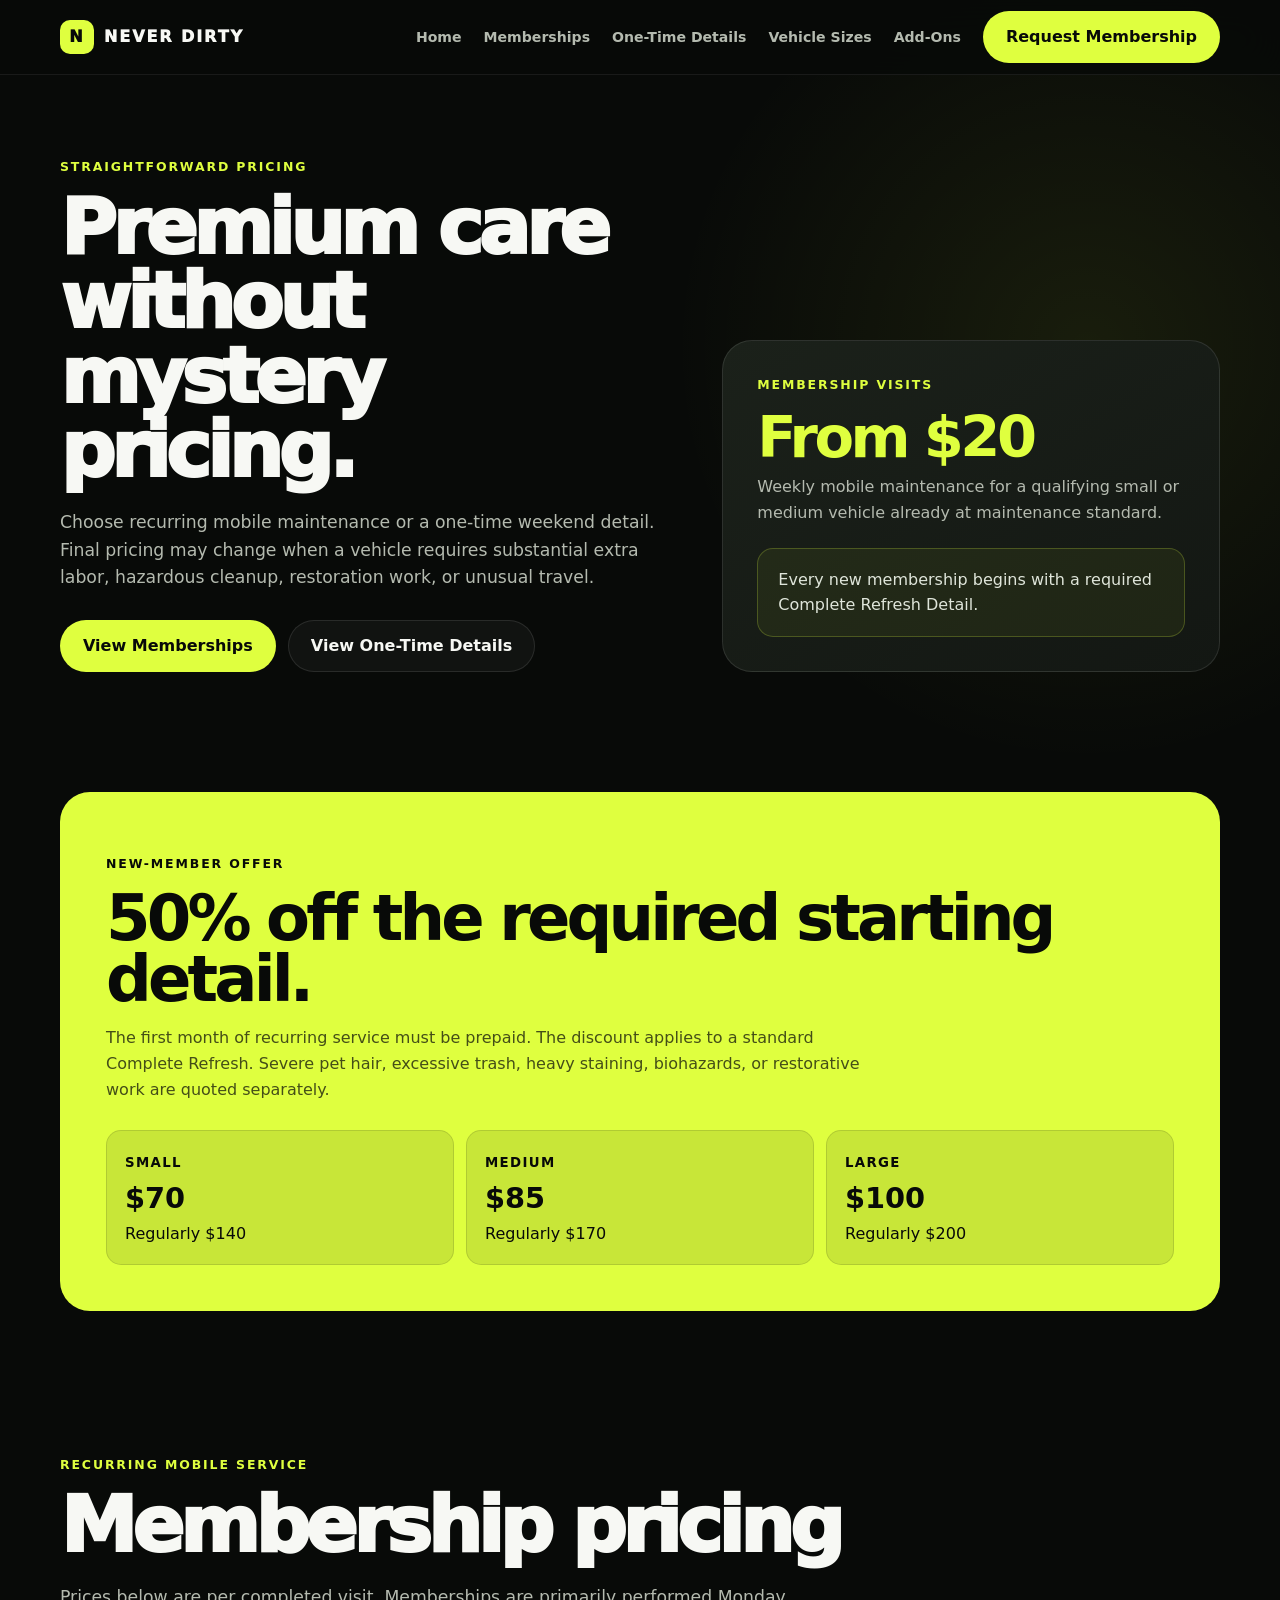
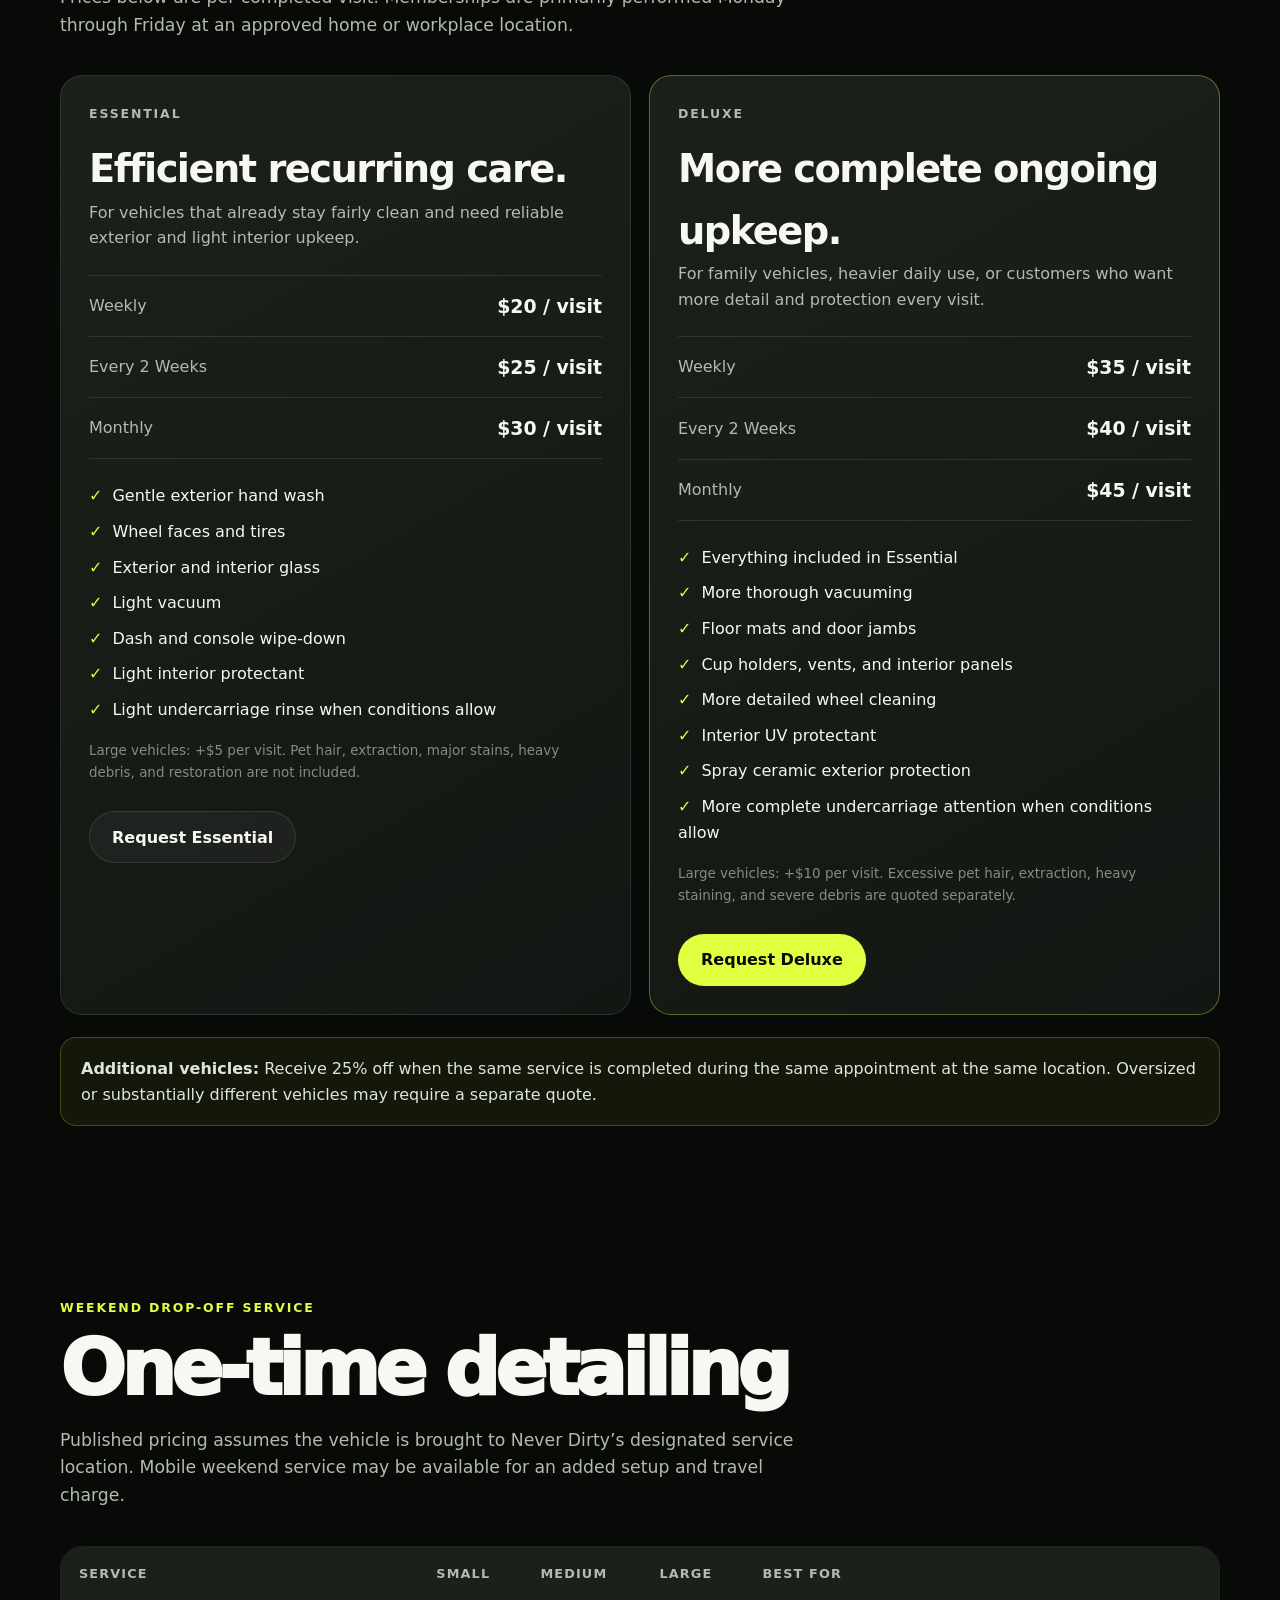
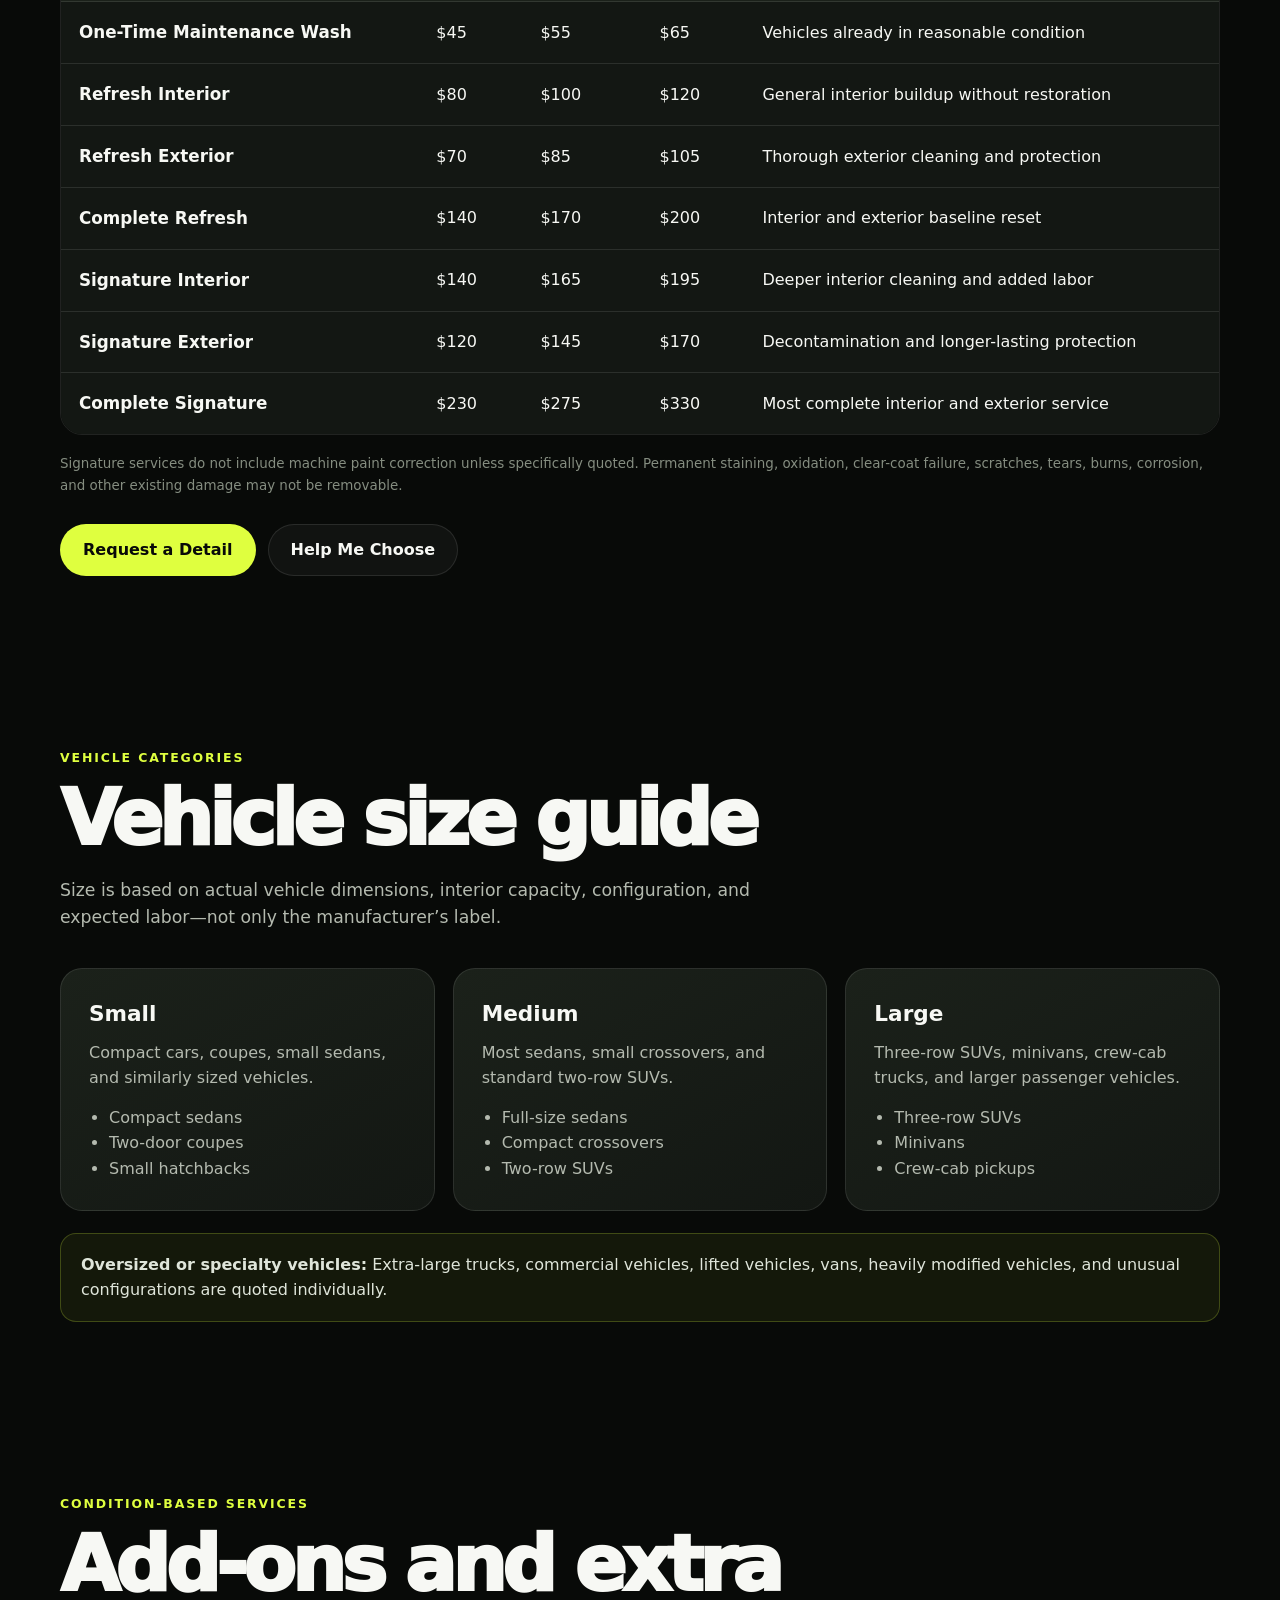
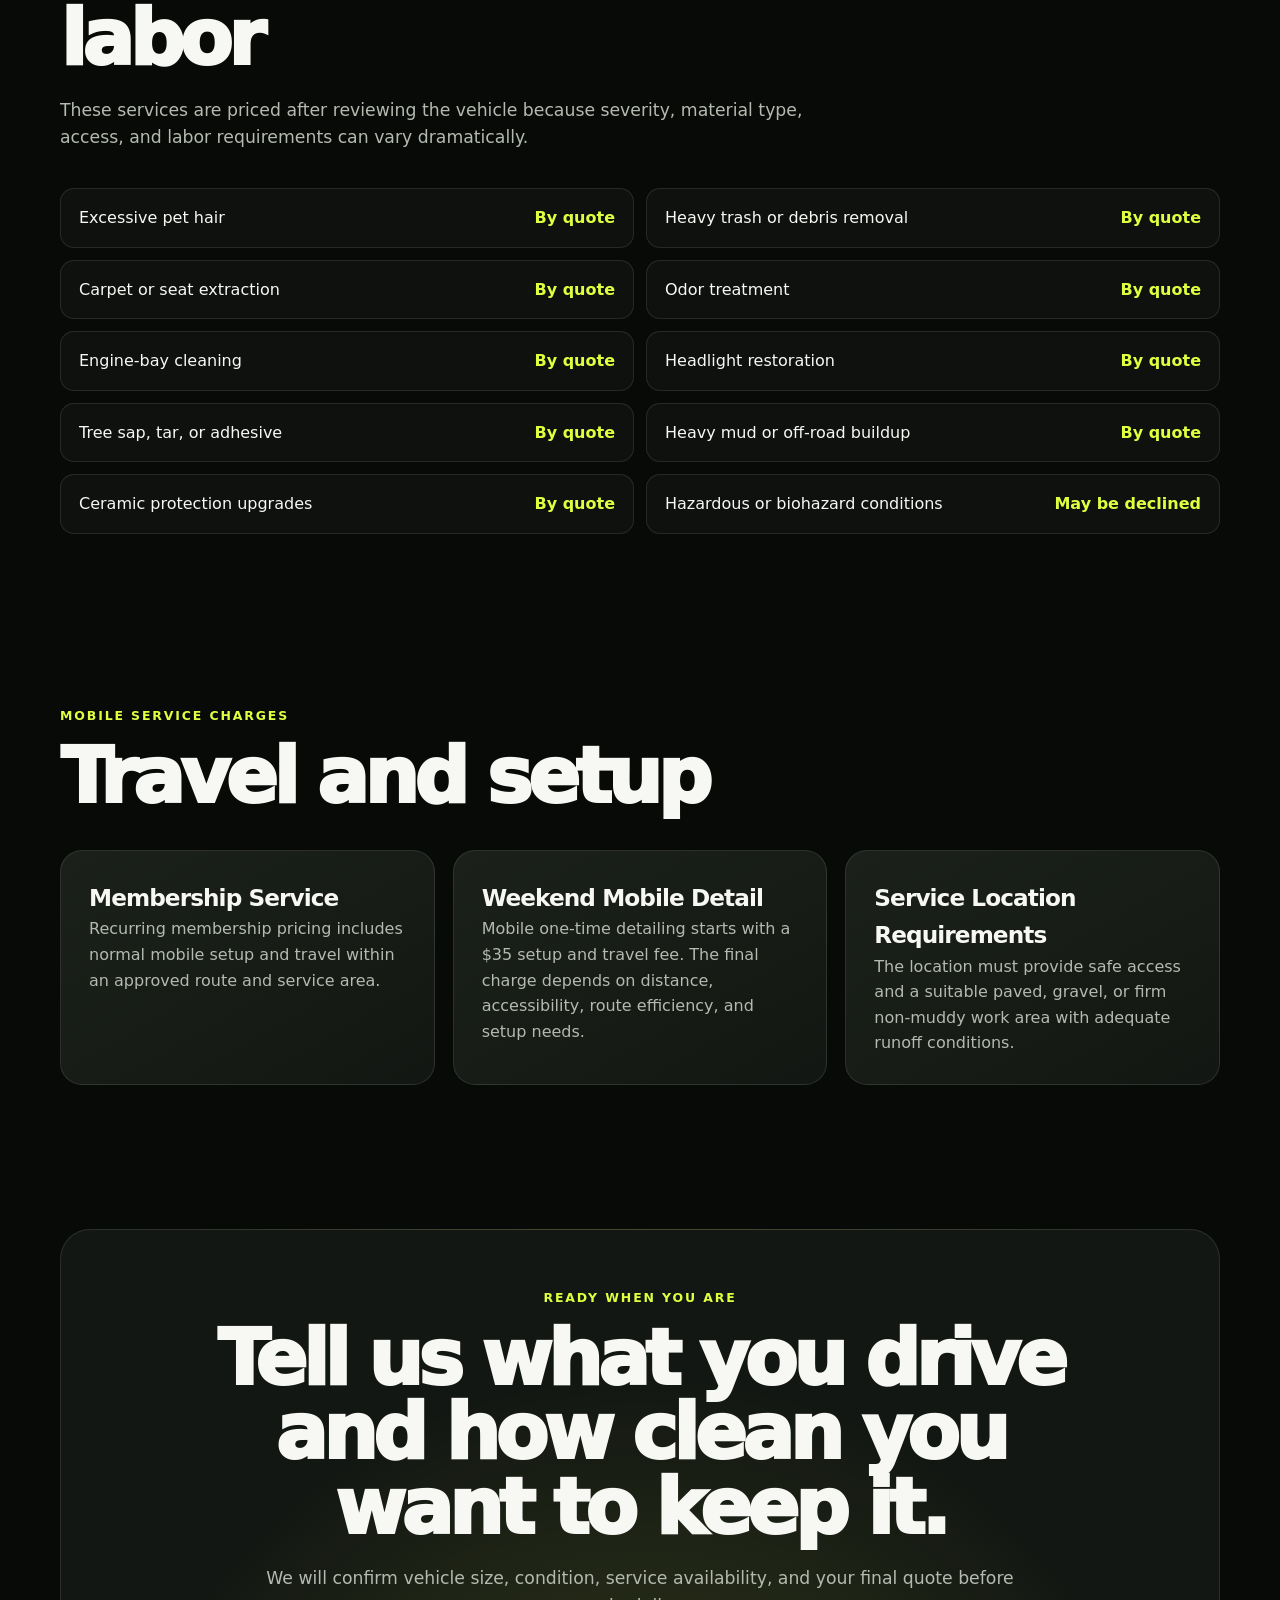
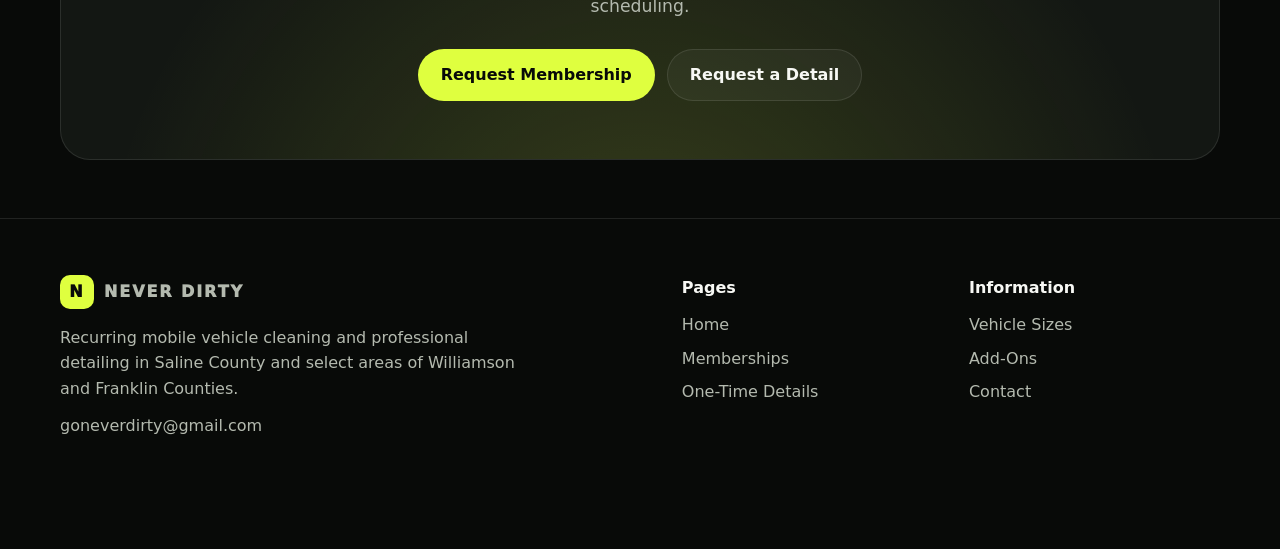
==== commit a1f80f71: "Add files via upload" ====
--- a/pricing.html
+++ b/pricing.html
@@ -2,1774 +2,175 @@
 <html lang="en">
 <head>
   <meta charset="UTF-8">
-
-  <meta
-    name="viewport"
-    content="width=device-width, initial-scale=1.0"
-  >
-
-  <title>Pricing & Services | Never Dirty</title>
-
-  <meta
-    name="description"
-    content="View Never Dirty mobile detailing memberships, one-time maintenance cleanings, full-detail packages, premium services, and add-ons."
-  >
-
+  <meta name="viewport" content="width=device-width, initial-scale=1.0">
+  <title>Pricing | Never Dirty</title>
+  <meta name="description" content="Never Dirty membership and one-time detailing pricing for Southern Illinois.">
+  <meta name="theme-color" content="#080a08">
   <style>
-    :root {
-      --black: #070707;
-      --dark: #101010;
-      --card: #171717;
-      --card-light: #202020;
-      --white: #ffffff;
-      --gray: #b6b6b6;
-      --muted: #858585;
-      --border: #303030;
-      --green: #dfff3f;
-      --green-dark: #252c0d;
-      --max-width: 1180px;
-    }
-
-    * {
-      box-sizing: border-box;
-      margin: 0;
-      padding: 0;
-    }
-
-    html {
-      scroll-behavior: smooth;
-    }
-
-    body {
-      background: var(--black);
-      color: var(--white);
-      font-family: Arial, Helvetica, sans-serif;
-      line-height: 1.6;
-    }
-
-    a {
-      color: inherit;
-      text-decoration: none;
-    }
-
-    ul {
-      list-style: none;
-    }
-
-    .container {
-      width: min(92%, var(--max-width));
-      margin: 0 auto;
-    }
-
-    .section {
-      padding: 90px 0;
-      border-top: 1px solid var(--border);
-      scroll-margin-top: 80px;
-    }
-
-    .eyebrow {
-      display: inline-block;
-      margin-bottom: 14px;
-      color: var(--green);
-      font-size: 0.78rem;
-      font-weight: 900;
-      letter-spacing: 0.16em;
-      text-transform: uppercase;
-    }
-
-    .section-heading {
-      max-width: 850px;
-      margin-bottom: 42px;
-    }
-
-    .section-heading h2 {
-      margin-bottom: 14px;
-      font-size: clamp(2.4rem, 6vw, 4.4rem);
-      line-height: 1;
-      letter-spacing: -0.05em;
-    }
-
-    .section-heading p {
-      color: var(--gray);
-      font-size: 1.05rem;
-    }
-
-    .button {
-      display: inline-flex;
-      align-items: center;
-      justify-content: center;
-      min-height: 50px;
-      padding: 0 24px;
-      border: 1px solid var(--green);
-      border-radius: 999px;
-      background: var(--green);
-      color: #000;
-      font-weight: 900;
-      text-align: center;
-      transition:
-        transform 0.2s ease,
-        filter 0.2s ease;
-    }
-
-    .button:hover {
-      transform: translateY(-2px);
-      filter: brightness(1.08);
-    }
-
-    .button-outline {
-      border-color: #555;
-      background: transparent;
-      color: var(--white);
-    }
-
-    .button-row {
-      display: flex;
-      flex-wrap: wrap;
-      gap: 12px;
-    }
-
-    /* HEADER */
-
-    header {
-      position: sticky;
-      top: 0;
-      z-index: 1000;
-      border-bottom: 1px solid var(--border);
-      background: rgba(7, 7, 7, 0.96);
-      backdrop-filter: blur(12px);
-    }
-
-    nav {
-      min-height: 72px;
-      display: flex;
-      align-items: center;
-      justify-content: space-between;
-      gap: 20px;
-    }
-
-    .logo {
-      flex-shrink: 0;
-      font-size: 1.2rem;
-      font-weight: 900;
-      letter-spacing: 0.08em;
-    }
-
-    .logo span {
-      color: var(--green);
-    }
-
-    .nav-links {
-      display: flex;
-      align-items: center;
-      gap: 20px;
-      color: var(--gray);
-      font-size: 0.9rem;
-    }
-
-    .nav-links > a:hover {
-      color: var(--white);
-    }
-
-    .nav-links .button:hover {
-      color: #000;
-    }
-
-    /* HERO */
-
-    .hero {
-      min-height: 690px;
-      display: flex;
-      align-items: center;
-      padding: 110px 0;
-      background:
-        radial-gradient(
-          circle at 82% 18%,
-          rgba(223, 255, 63, 0.17),
-          transparent 31%
-        ),
-        linear-gradient(
-          145deg,
-          #070707 0%,
-          #121212 58%,
-          #070707 100%
-        );
-    }
-
-    .hero-content {
-      max-width: 950px;
-    }
-
-    .hero h1 {
-      max-width: 900px;
-      margin-bottom: 24px;
-      font-size: clamp(3.5rem, 10vw, 7.5rem);
-      line-height: 0.9;
-      letter-spacing: -0.065em;
-      text-transform: uppercase;
-    }
-
-    .hero-text {
-      max-width: 760px;
-      margin-bottom: 24px;
-      color: var(--gray);
-      font-size: clamp(1.05rem, 2vw, 1.3rem);
-    }
-
-    .hero-badge {
-      display: inline-block;
-      margin-bottom: 30px;
-      padding: 10px 16px;
-      border: 1px solid rgba(223, 255, 63, 0.35);
-      border-radius: 999px;
-      background: rgba(223, 255, 63, 0.08);
-      color: var(--green);
-      font-weight: 900;
-    }
-
-    /* GRIDS AND CARDS */
-
-    .two-column {
-      display: grid;
-      grid-template-columns: repeat(2, 1fr);
-      gap: 22px;
-    }
-
-    .three-column {
-      display: grid;
-      grid-template-columns: repeat(3, 1fr);
-      gap: 18px;
-    }
-
-    .card {
-      position: relative;
-      overflow: hidden;
-      padding: 30px;
-      border: 1px solid var(--border);
-      border-radius: 22px;
-      background: var(--card);
-    }
-
-    .card.featured {
-      border-color: var(--green);
-      box-shadow:
-        0 0 0 1px rgba(223, 255, 63, 0.12),
-        0 25px 70px rgba(0, 0, 0, 0.28);
-    }
-
-    .card h3 {
-      margin-bottom: 8px;
-      font-size: 1.6rem;
-      line-height: 1.15;
-    }
-
-    .card p {
-      color: var(--gray);
-    }
-
-    .tier-label {
-      display: inline-block;
-      margin-bottom: 16px;
-      padding: 7px 12px;
-      border-radius: 999px;
-      background: var(--card-light);
-      color: var(--green);
-      font-size: 0.74rem;
-      font-weight: 900;
-      letter-spacing: 0.1em;
-      text-transform: uppercase;
-    }
-
-    .popular-ribbon {
-      position: absolute;
-      top: 23px;
-      right: -43px;
-      width: 175px;
-      padding: 7px 0;
-      background: var(--green);
-      color: #000;
-      font-size: 0.68rem;
-      font-weight: 900;
-      letter-spacing: 0.08em;
-      text-align: center;
-      transform: rotate(38deg);
-    }
-
-    .best-for {
-      margin-top: 18px;
-      padding: 15px;
-      border-left: 3px solid var(--green);
-      background: var(--card-light);
-      color: var(--gray);
-      font-size: 0.94rem;
-    }
-
-    .best-for strong {
-      color: var(--white);
-    }
-
-    /* PRICING TABLE */
-
-    .price-list {
-      width: 100%;
-      margin-top: 22px;
-      border-collapse: collapse;
-    }
-
-    .price-list tr {
-      border-top: 1px solid var(--border);
-    }
-
-    .price-list td {
-      padding: 14px 0;
-    }
-
-    .price-list td:first-child {
-      padding-right: 18px;
-      color: var(--gray);
-    }
-
-    .price-list td:last-child {
-      color: var(--white);
-      font-weight: 900;
-      text-align: right;
-      white-space: nowrap;
-    }
-
-    .visit-time {
-      margin-top: 18px;
-      color: var(--muted);
-      font-size: 0.9rem;
-    }
-
-    .visit-time strong {
-      color: var(--white);
-    }
-
-    /* FEATURE LIST */
-
-    .feature-list {
-      display: grid;
-      gap: 10px;
-      margin-top: 24px;
-    }
-
-    .feature-list li {
-      position: relative;
-      padding-left: 26px;
-      color: var(--gray);
-    }
-
-    .feature-list li::before {
-      content: "✓";
-      position: absolute;
-      left: 0;
-      color: var(--green);
-      font-weight: 900;
-    }
-
-    /* MEMBERSHIP NOTICE */
-
-    .notice {
-      margin-top: 28px;
-      padding: 24px;
-      border: 1px solid rgba(223, 255, 63, 0.32);
-      border-radius: 18px;
-      background: rgba(223, 255, 63, 0.06);
-    }
-
-    .notice strong {
-      display: block;
-      margin-bottom: 6px;
-      color: var(--green);
-    }
-
-    .notice p {
-      color: var(--gray);
-    }
-
-    /* COMPARISON TABLE */
-
-    .comparison-wrapper {
-      overflow-x: auto;
-      border-radius: 18px;
-    }
-
-    .comparison-table {
-      width: 100%;
-      min-width: 760px;
-      border-collapse: collapse;
-      border: 1px solid var(--border);
-      background: var(--card);
-    }
-
-    .comparison-table th,
-    .comparison-table td {
-      padding: 15px 17px;
-      border-bottom: 1px solid var(--border);
-    }
-
-    .comparison-table th {
-      background: var(--card-light);
-      color: var(--white);
-      text-align: center;
-    }
-
-    .comparison-table th:first-child,
-    .comparison-table td:first-child {
-      text-align: left;
-    }
-
-    .comparison-table td {
-      color: var(--gray);
-      text-align: center;
-    }
-
-    .check {
-      color: var(--green);
-      font-weight: 900;
-    }
-
-    /* BENEFITS */
-
-    .benefit-card {
-      min-height: 150px;
-    }
-
-    .benefit-icon {
-      margin-bottom: 14px;
-      color: var(--green);
-      font-size: 1.6rem;
-      font-weight: 900;
-    }
-
-    /* SERVICE CARDS */
-
-    .service-price {
-      margin: 9px 0 12px;
-      color: var(--green);
-      font-size: 1.35rem;
-      font-weight: 900;
-    }
-
-    .service-note {
-      margin-top: 18px;
-      color: var(--muted);
-      font-size: 0.88rem;
-    }
-
-    .vehicle-label {
-      margin-bottom: 8px;
-      color: var(--muted);
-      font-size: 0.76rem;
-      font-weight: 900;
-      letter-spacing: 0.1em;
-      text-transform: uppercase;
-    }
-
-    .large-price {
-      margin-bottom: 18px;
-      color: var(--white);
-      font-size: 2.7rem;
-      font-weight: 900;
-      letter-spacing: -0.04em;
-      line-height: 1;
-    }
-
-    .large-price span {
-      color: var(--gray);
-      font-size: 0.9rem;
-      font-weight: 500;
-      letter-spacing: 0;
-    }
-
-    /* PACKAGE TABLES */
-
-    .package-title {
-      margin-top: 34px;
-      margin-bottom: 18px;
-      font-size: 1.65rem;
-    }
-
-    .pricing-table-wrapper {
-      overflow-x: auto;
-      border-radius: 18px;
-    }
-
-    .pricing-table {
-      width: 100%;
-      min-width: 650px;
-      border-collapse: collapse;
-      border: 1px solid var(--border);
-      background: var(--card);
-    }
-
-    .pricing-table th,
-    .pricing-table td {
-      padding: 16px 18px;
-      border-bottom: 1px solid var(--border);
-    }
-
-    .pricing-table th {
-      background: var(--card-light);
-      color: var(--white);
-      text-align: left;
-    }
-
-    .pricing-table td {
-      color: var(--gray);
-    }
-
-    .pricing-table td:not(:first-child),
-    .pricing-table th:not(:first-child) {
-      text-align: center;
-    }
-
-    .pricing-table strong {
-      color: var(--white);
-    }
-
-    /* PREMIUM SERVICES */
-
-    .service-grid {
-      display: grid;
-      grid-template-columns: repeat(2, 1fr);
-      gap: 14px;
-    }
-
-    .service-row {
-      display: flex;
-      align-items: center;
-      justify-content: space-between;
-      gap: 20px;
-      padding: 18px;
-      border: 1px solid var(--border);
-      border-radius: 15px;
-      background: var(--card);
-    }
-
-    .service-row span:first-child {
-      color: var(--gray);
-    }
-
-    .service-row span:last-child {
-      color: var(--white);
-      font-weight: 900;
-      white-space: nowrap;
-    }
-
-    /* POLICIES */
-
-    .policy-list {
-      display: grid;
-      gap: 14px;
-    }
-
-    .policy-list li {
-      padding: 18px;
-      border: 1px solid var(--border);
-      border-radius: 15px;
-      background: var(--card);
-      color: var(--gray);
-    }
-
-    .policy-list strong {
-      color: var(--white);
-    }
-
-    /* FAQ */
-
-    .faq-list {
-      display: grid;
-      gap: 14px;
-    }
-
-    details {
-      padding: 20px;
-      border: 1px solid var(--border);
-      border-radius: 16px;
-      background: var(--card);
-    }
-
-    summary {
-      color: var(--white);
-      font-weight: 900;
-      cursor: pointer;
-    }
-
-    details p {
-      margin-top: 12px;
-      color: var(--gray);
-    }
-
-    /* CTA */
-
-    .cta {
-      text-align: center;
-      background:
-        radial-gradient(
-          circle at center,
-          rgba(223, 255, 63, 0.15),
-          transparent 49%
-        );
-    }
-
-    .cta h2 {
-      margin-bottom: 18px;
-      font-size: clamp(2.8rem, 7vw, 5.5rem);
-      line-height: 1;
-      letter-spacing: -0.055em;
-    }
-
-    .cta p {
-      max-width: 700px;
-      margin: 0 auto 28px;
-      color: var(--gray);
-      font-size: 1.08rem;
-    }
-
-    .cta .button-row {
-      justify-content: center;
-    }
-
-    /* FOOTER */
-
-    footer {
-      padding: 38px 0;
-      border-top: 1px solid var(--border);
-      color: var(--muted);
-    }
-
-    .footer-content {
-      display: flex;
-      align-items: center;
-      justify-content: space-between;
-      gap: 20px;
-      flex-wrap: wrap;
-    }
-
-    .footer-content a {
-      color: var(--gray);
-    }
-
-    .footer-content a:hover {
-      color: var(--green);
-    }
-
-    /* MOBILE */
-
-    @media (max-width: 980px) {
-      .nav-links > a:not(.button) {
-        display: none;
-      }
-
-      .two-column,
-      .three-column,
-      .service-grid {
-        grid-template-columns: 1fr;
-      }
-
-      .hero {
-        min-height: auto;
-      }
-    }
-
-    @media (max-width: 600px) {
-      nav {
-        min-height: 68px;
-      }
-
-      .logo {
-        font-size: 1rem;
-      }
-
-      .nav-links .button {
-        min-height: 43px;
-        padding: 0 14px;
-        font-size: 0.78rem;
-      }
-
-      .hero {
-        padding: 88px 0 72px;
-      }
-
-      .section {
-        padding: 70px 0;
-      }
-
-      .button-row {
-        flex-direction: column;
-      }
-
-      .button-row .button {
-        width: 100%;
-      }
-
-      .card {
-        padding: 24px;
-      }
-
-      .price-list td {
-        display: block;
-        width: 100%;
-      }
-
-      .price-list td:first-child {
-        padding-bottom: 2px;
-      }
-
-      .price-list td:last-child {
-        padding-top: 2px;
-        text-align: left;
-      }
-
-      .service-row {
-        align-items: flex-start;
-        flex-direction: column;
-        gap: 6px;
-      }
-    }
+    :root{--bg:#080a08;--surface:#131713;--surface2:#1b211a;--text:#f7f8f4;--muted:#b4baaf;--muted2:#858d80;--line:rgba(255,255,255,.1);--accent:#dfff3f;--max:1160px;--radius:22px}
+    *{box-sizing:border-box;margin:0;padding:0}html{scroll-behavior:smooth;scroll-padding-top:88px}body{font-family:Inter,system-ui,-apple-system,BlinkMacSystemFont,"Segoe UI",sans-serif;background:radial-gradient(circle at 85% 5%,rgba(223,255,63,.08),transparent 26rem),var(--bg);color:var(--text);line-height:1.6}a{color:inherit;text-decoration:none}.container{width:min(calc(100% - 32px),var(--max));margin:auto}.section{padding:86px 0}.section-sm{padding:58px 0}.eyebrow{color:var(--accent);font-size:.78rem;font-weight:900;letter-spacing:.15em;text-transform:uppercase;margin-bottom:14px}.title{font-size:clamp(2.3rem,6vw,4.8rem);line-height:.97;letter-spacing:-.06em;font-weight:1000;max-width:850px}.copy{color:var(--muted);font-size:1.08rem;max-width:760px;margin-top:20px}.btns{display:flex;gap:12px;flex-wrap:wrap;margin-top:28px}.btn{display:inline-flex;align-items:center;justify-content:center;min-height:52px;padding:0 22px;border-radius:999px;font-weight:900;border:1px solid transparent;transition:.2s}.btn:hover{transform:translateY(-2px)}.primary{background:var(--accent);color:#080a08}.secondary{background:rgba(255,255,255,.04);border-color:var(--line)}header{position:sticky;top:0;z-index:20;background:rgba(8,10,8,.84);backdrop-filter:blur(18px);border-bottom:1px solid rgba(255,255,255,.07)}.nav{height:74px;display:flex;align-items:center;justify-content:space-between;gap:20px}.brand{display:flex;align-items:center;gap:10px;font-weight:1000;letter-spacing:.12em;text-transform:uppercase}.logo{display:grid;place-items:center;width:34px;height:34px;background:var(--accent);color:#080a08;border-radius:10px}.links{display:flex;align-items:center;gap:22px}.links a:not(.btn){color:var(--muted);font-size:.88rem;font-weight:800}.menu{display:none;background:none;border:1px solid var(--line);color:var(--text);width:44px;height:44px;border-radius:13px;font-size:1.25rem}.mobile{display:none;padding:12px 16px 22px;background:#0a0d0a;border-bottom:1px solid var(--line)}.mobile.open{display:grid;gap:10px}.mobile a{padding:12px;border-bottom:1px solid var(--line);font-weight:800}.hero{padding:82px 0 62px}.hero-grid{display:grid;grid-template-columns:1.1fr .9fr;gap:54px;align-items:end}.hero-panel{padding:34px;background:linear-gradient(150deg,var(--surface2),var(--surface));border:1px solid var(--line);border-radius:30px}.hero-panel strong{display:block;color:var(--accent);font-size:3.6rem;line-height:1;letter-spacing:-.06em}.hero-panel span{display:block;color:var(--muted);margin-top:8px}.notice{margin-top:22px;padding:18px 20px;border:1px solid rgba(223,255,63,.22);background:rgba(223,255,63,.06);border-radius:16px;color:#dfe5da}.grid2,.grid3{display:grid;gap:18px}.grid2{grid-template-columns:repeat(2,1fr)}.grid3{grid-template-columns:repeat(3,1fr)}.card{background:linear-gradient(150deg,var(--surface2),var(--surface));border:1px solid var(--line);border-radius:var(--radius);padding:28px}.card.featured{border-color:rgba(223,255,63,.35)}.card h2,.card h3{letter-spacing:-.04em}.card h2{font-size:2.4rem}.card h3{font-size:1.45rem}.card p{color:var(--muted)}.price-list{margin-top:24px;border-top:1px solid var(--line)}.price-row{display:flex;align-items:center;justify-content:space-between;gap:18px;padding:15px 0;border-bottom:1px solid var(--line)}.price-row span{color:var(--muted)}.price-row strong{font-size:1.18rem}.checks{list-style:none;display:grid;gap:10px;margin-top:24px}.checks li:before{content:"✓";color:var(--accent);font-weight:900;margin-right:10px}.fine{font-size:.84rem;color:var(--muted2)!important;margin-top:18px}.section-head{margin-bottom:36px}.offer{background:var(--accent);color:#080a08;border-radius:30px;padding:46px}.offer h2{font-size:clamp(2.2rem,5vw,4.6rem);line-height:.95;letter-spacing:-.06em}.offer p{color:rgba(8,10,8,.72);max-width:760px;margin-top:16px}.offer-grid{display:grid;grid-template-columns:repeat(3,1fr);gap:12px;margin-top:28px}.offer-box{background:rgba(8,10,8,.1);border:1px solid rgba(8,10,8,.12);padding:18px;border-radius:15px}.offer-box small{font-weight:900;text-transform:uppercase;letter-spacing:.1em}.offer-box strong{display:block;font-size:1.8rem}.table-wrap{overflow-x:auto;border:1px solid var(--line);border-radius:var(--radius)}table{width:100%;border-collapse:collapse;min-width:760px;background:var(--surface)}th,td{padding:17px 18px;text-align:left;border-bottom:1px solid var(--line)}th{background:var(--surface2);font-size:.8rem;letter-spacing:.09em;text-transform:uppercase;color:var(--muted)}td strong{font-size:1.05rem}tr:last-child td{border-bottom:0}.size-card strong{display:block;font-size:1.35rem;margin-bottom:8px}.size-card ul{color:var(--muted);margin:14px 0 0 20px}.addon-grid{display:grid;grid-template-columns:repeat(2,1fr);gap:12px;margin-top:24px}.addon{display:flex;justify-content:space-between;gap:20px;padding:16px 18px;background:rgba(255,255,255,.03);border:1px solid var(--line);border-radius:14px}.addon span:last-child{color:var(--accent);font-weight:900}.policy-grid{display:grid;grid-template-columns:repeat(3,1fr);gap:18px}.cta{text-align:center;padding:58px 30px;background:radial-gradient(circle at 50% 130%,rgba(223,255,63,.18),transparent 34rem),var(--surface);border:1px solid var(--line);border-radius:30px}.cta .title,.cta .copy{margin-inline:auto}.cta .btns{justify-content:center}footer{padding:56px 0 110px;border-top:1px solid var(--line);color:var(--muted)}.footer-grid{display:grid;grid-template-columns:1.4fr .6fr .6fr;gap:36px}.footer-grid h4{color:var(--text);margin-bottom:12px}.footer-links{display:grid;gap:8px}.mobile-cta{display:none;position:fixed;bottom:0;left:0;right:0;z-index:25;background:rgba(8,10,8,.94);backdrop-filter:blur(16px);border-top:1px solid var(--line);padding:10px;gap:8px}.mobile-cta .btn{flex:1;min-height:48px;padding:0 10px;font-size:.78rem}
+    @media(max-width:960px){.links a:not(.btn){display:none}.links .btn{display:none}.menu{display:block}.hero-grid,.grid2,.policy-grid{grid-template-columns:1fr}.grid3{grid-template-columns:1fr 1fr}.footer-grid{grid-template-columns:1fr 1fr}.footer-grid>div:first-child{grid-column:1/-1}}
+    @media(max-width:640px){.section{padding:64px 0}.hero{padding:56px 0}.grid3,.offer-grid,.addon-grid,.footer-grid{grid-template-columns:1fr}.offer{padding:32px 22px}.btns{display:grid}.btn{width:100%}.mobile-cta{display:flex}footer{padding-bottom:130px}.hero-panel strong{font-size:2.9rem}}
   </style>
 </head>
+<body>
+<header>
+  <div class="container nav">
+    <a class="brand" href="index.html"><span class="logo">N</span><span>Never Dirty</span></a>
+    <nav class="links">
+      <a href="index.html">Home</a><a href="#memberships">Memberships</a><a href="#details">One-Time Details</a><a href="#sizes">Vehicle Sizes</a><a href="#addons">Add-Ons</a>
+      <a class="btn primary" href="mailto:goneverdirty@gmail.com?subject=Never Dirty Membership Request">Request Membership</a>
+    </nav>
+    <button class="menu" aria-label="Open menu" aria-expanded="false">☰</button>
+  </div>
+  <nav class="mobile">
+    <a href="index.html">Home</a><a href="#memberships">Memberships</a><a href="#details">One-Time Details</a><a href="#sizes">Vehicle Sizes</a><a href="#addons">Add-Ons</a>
+    <a class="btn primary" href="mailto:goneverdirty@gmail.com?subject=Never Dirty Membership Request">Request Membership</a>
+  </nav>
+</header>
+<main>
+  <section class="hero">
+    <div class="container hero-grid">
+      <div>
+        <p class="eyebrow">Straightforward pricing</p>
+        <h1 class="title">Premium care without mystery pricing.</h1>
+        <p class="copy">Choose recurring mobile maintenance or a one-time weekend detail. Final pricing may change when a vehicle requires substantial extra labor, hazardous cleanup, restoration work, or unusual travel.</p>
+        <div class="btns"><a class="btn primary" href="#memberships">View Memberships</a><a class="btn secondary" href="#details">View One-Time Details</a></div>
+      </div>
+      <aside class="hero-panel">
+        <p class="eyebrow">Membership visits</p>
+        <strong>From $20</strong>
+        <span>Weekly mobile maintenance for a qualifying small or medium vehicle already at maintenance standard.</span>
+        <div class="notice">Every new membership begins with a required Complete Refresh Detail.</div>
+      </aside>
+    </div>
+  </section>
 
-<body>
-
-  <header>
-    <nav class="container">
-
-      <a href="index.html" class="logo">
-        NEVER<span>DIRTY</span>
-      </a>
-
-      <div class="nav-links">
-        <a href="#memberships">Memberships</a>
-        <a href="#comparison">Compare</a>
-        <a href="#one-time">One-Time</a>
-        <a href="#full-details">Full Details</a>
-        <a href="#premium-services">Services</a>
-
-        <a
-          href="mailto:goneverdirty@gmail.com?subject=Never%20Dirty%20Membership%20Request&body=Hi%20Never%20Dirty%2C%0D%0A%0D%0AI%20would%20like%20to%20request%20a%20membership.%0D%0A%0D%0AName%3A%20%0D%0APhone%3A%20%0D%0AService%20Address%3A%20%0D%0A%0D%0AVehicle%20Year%3A%20%0D%0AVehicle%20Make%3A%20%0D%0AVehicle%20Model%3A%20%0D%0AVehicle%20Color%3A%20%0D%0A%0D%0AMembership%3A%20Essential%20or%20Deluxe%0D%0ASchedule%3A%20Weekly%2C%20Every%20Two%20Weeks%2C%20or%20Monthly%0D%0A%0D%0AAdditional%20Vehicles%3A%20%0D%0AQuestions%3A%20"
-          class="button"
-        >
-          Request Membership
-        </a>
-      </div>
-
-    </nav>
-  </header>
-
-  <main>
-
-    <!-- HERO -->
-
-    <section class="hero">
-      <div class="container hero-content">
-
-        <span class="eyebrow">
-          Never Dirty Pricing & Services
-        </span>
-
-        <h1>
-          Never wash your car again.
-        </h1>
-
-        <p class="hero-text">
-          Whether you need routine maintenance, a one-time cleaning,
-          or a complete detail, Never Dirty brings professional mobile
-          vehicle care directly to you.
-        </p>
-
-        <div class="hero-badge">
-          Memberships starting at $20 per scheduled visit
-        </div>
-
-        <div class="button-row">
-          <a href="#memberships" class="button">
-            Compare Memberships
-          </a>
-
-          <a href="#full-details" class="button button-outline">
-            View Full Details
-          </a>
-
-          <a href="index.html" class="button button-outline">
-            Return Home
-          </a>
-        </div>
-
-      </div>
-    </section>
-
-    <!-- MEMBERSHIPS -->
-
-    <section class="section" id="memberships">
-      <div class="container">
-
-        <div class="section-heading">
-          <span class="eyebrow">Maintenance Memberships</span>
-
-          <h2>
-            Choose how clean you want to stay.
-          </h2>
-
-          <p>
-            Every membership begins with a required Initial Full Detail
-            at 50% off regular pricing. This brings the vehicle to our
-            maintenance standard before recurring service begins.
-          </p>
-        </div>
-
-        <div class="two-column">
-
-          <!-- ESSENTIAL -->
-
-          <article class="card">
-
-            <span class="tier-label">Tier 1</span>
-
-            <h3>Essential Maintenance</h3>
-
-            <p>
-              Routine upkeep for customers who want a consistently clean
-              vehicle at the lowest recurring price.
-            </p>
-
-            <div class="best-for">
-              <strong>Best for:</strong>
-              Lightly used vehicles, daily commuters, budget-minded
-              customers, and anyone wanting reliable basic upkeep.
-            </div>
-
-            <table class="price-list">
-              <tbody>
-                <tr>
-                  <td>Weekly</td>
-                  <td>$20 per visit</td>
-                </tr>
-
-                <tr>
-                  <td>Every Two Weeks</td>
-                  <td>$25 per visit</td>
-                </tr>
-
-                <tr>
-                  <td>Monthly</td>
-                  <td>$30 per visit</td>
-                </tr>
-
-                <tr>
-                  <td>Additional Standard Vehicle</td>
-                  <td>+$10</td>
-                </tr>
-              </tbody>
-            </table>
-
-            <p class="visit-time">
-              Estimated visit time:
-              <strong>45–60 minutes</strong>
-            </p>
-
-            <ul class="feature-list">
-              <li>Exterior maintenance wash</li>
-              <li>Wheel faces cleaned</li>
-              <li>Tire shine applied</li>
-              <li>Exterior windows cleaned</li>
-              <li>Interior windows cleaned</li>
-              <li>Light interior vacuum</li>
-              <li>Dash wiped down</li>
-              <li>Center console wiped down</li>
-              <li>Accessible interior surfaces refreshed</li>
-              <li>Light undercarriage rinse</li>
-              <li>Final inspection</li>
-            </ul>
-
-          </article>
-
-          <!-- DELUXE -->
-
-          <article class="card featured">
-
-            <div class="popular-ribbon">
-              MOST POPULAR
-            </div>
-
-            <span class="tier-label">Tier 2</span>
-
-            <h3>Deluxe Maintenance</h3>
-
-            <p>
-              A more thorough recurring visit for customers who want their
-              vehicle to stay closer to freshly detailed.
-            </p>
-
-            <div class="best-for">
-              <strong>Best for:</strong>
-              Families, pet owners, work vehicles, rideshare vehicles,
-              and customers wanting more interior attention.
-            </div>
-
-            <table class="price-list">
-              <tbody>
-                <tr>
-                  <td>Weekly</td>
-                  <td>$35 per visit</td>
-                </tr>
-
-                <tr>
-                  <td>Every Two Weeks</td>
-                  <td>$40 per visit</td>
-                </tr>
-
-                <tr>
-                  <td>Monthly</td>
-                  <td>$45 per visit</td>
-                </tr>
-
-                <tr>
-                  <td>Additional Standard Vehicle</td>
-                  <td>+$15</td>
-                </tr>
-              </tbody>
-            </table>
-
-            <p class="visit-time">
-              Estimated visit time:
-              <strong>75–90 minutes</strong>
-            </p>
-
-            <ul class="feature-list">
-              <li>Everything included in Essential</li>
-              <li>More thorough interior vacuum</li>
-              <li>Seats vacuumed</li>
-              <li>Seat edges and crevices vacuumed</li>
-              <li>Floor mats removed and cleaned</li>
-              <li>Cup holders cleaned thoroughly</li>
-              <li>Air vents brushed</li>
-              <li>Door panels cleaned</li>
-              <li>Door jambs cleaned</li>
-              <li>Interior UV protectant applied</li>
-              <li>More thorough wheel cleaning</li>
-              <li>Bug-spot treatment</li>
-              <li>Spray sealant applied</li>
-              <li>More thorough undercarriage rinse</li>
-            </ul>
-
-          </article>
-
-        </div>
-
-        <div class="notice">
-          <strong>
-            Deluxe Maintenance is not a Full Detail.
-          </strong>
-
-          <p>
-            Extraction, heavy stain removal, excessive pet hair, mold,
-            biohazards, paint correction, and other restorative services
-            require separate pricing.
-          </p>
-        </div>
-
-      </div>
-    </section>
-
-    <!-- MEMBERSHIP BENEFITS -->
-
-    <section class="section">
-      <div class="container">
-
-        <div class="section-heading">
-          <span class="eyebrow">Membership Benefits</span>
-
-          <h2>
-            More than just a wash.
-          </h2>
-
-          <p>
-            Membership is designed to make vehicle care predictable,
-            convenient, and easy to maintain.
-          </p>
-        </div>
-
-        <div class="three-column">
-
-          <article class="card benefit-card">
-            <div class="benefit-icon">01</div>
-            <h3>Mobile Service</h3>
-            <p>
-              We come directly to your home or approved workplace.
-            </p>
-          </article>
-
-          <article class="card benefit-card">
-            <div class="benefit-icon">02</div>
-            <h3>Priority Scheduling</h3>
-            <p>
-              Members receive priority access to available appointment times.
-            </p>
-          </article>
-
-          <article class="card benefit-card">
-            <div class="benefit-icon">03</div>
-            <h3>Reminder Texts</h3>
-            <p>
-              Receive appointment reminders and weather-related updates.
-            </p>
-          </article>
-
-          <article class="card benefit-card">
-            <div class="benefit-icon">04</div>
-            <h3>Locked-In Pricing</h3>
-            <p>
-              Keep your membership pricing while the membership remains active.
-            </p>
-          </article>
-
-          <article class="card benefit-card">
-            <div class="benefit-icon">05</div>
-            <h3>Initial Detail Discount</h3>
-            <p>
-              Receive 50% off the required Initial Full Detail.
-            </p>
-          </article>
-
-          <article class="card benefit-card">
-            <div class="benefit-icon">06</div>
-            <h3>Less Work for You</h3>
-            <p>
-              No car-wash line and no spending your free time cleaning.
-            </p>
-          </article>
-
-        </div>
-
-      </div>
-    </section>
-
-    <!-- COMPARISON -->
-
-    <section class="section" id="comparison">
-      <div class="container">
-
-        <div class="section-heading">
-          <span class="eyebrow">Compare Memberships</span>
-
-          <h2>
-            Essential vs. Deluxe
-          </h2>
-
-          <p>
-            Both plans keep your vehicle consistently clean. Deluxe adds
-            more interior attention and longer-lasting exterior protection.
-          </p>
-        </div>
-
-        <div class="comparison-wrapper">
-
-          <table class="comparison-table">
-            <thead>
-              <tr>
-                <th>Service</th>
-                <th>Essential</th>
-                <th>Deluxe</th>
-              </tr>
-            </thead>
-
-            <tbody>
-              <tr>
-                <td>Exterior Maintenance Wash</td>
-                <td class="check">✓</td>
-                <td class="check">✓</td>
-              </tr>
-
-              <tr>
-                <td>Wheel Faces Cleaned</td>
-                <td class="check">✓</td>
-                <td class="check">✓</td>
-              </tr>
-
-              <tr>
-                <td>Tire Shine</td>
-                <td class="check">✓</td>
-                <td class="check">✓</td>
-              </tr>
-
-              <tr>
-                <td>Interior and Exterior Windows</td>
-                <td class="check">✓</td>
-                <td class="check">✓</td>
-              </tr>
-
-              <tr>
-                <td>Light Vacuum</td>
-                <td class="check">✓</td>
-                <td class="check">✓</td>
-              </tr>
-
-              <tr>
-                <td>Thorough Vacuum</td>
-                <td>—</td>
-                <td class="check">✓</td>
-              </tr>
-
-              <tr>
-                <td>Seats, Edges, and Crevices</td>
-                <td>—</td>
-                <td class="check">✓</td>
-              </tr>
-
-              <tr>
-                <td>Floor Mats Removed and Cleaned</td>
-                <td>—</td>
-                <td class="check">✓</td>
-              </tr>
-
-              <tr>
-                <td>Door Jambs</td>
-                <td>—</td>
-                <td class="check">✓</td>
-              </tr>
-
-              <tr>
-                <td>Interior UV Protectant</td>
-                <td>—</td>
-                <td class="check">✓</td>
-              </tr>
-
-              <tr>
-                <td>Spray Sealant</td>
-                <td>—</td>
-                <td class="check">✓</td>
-              </tr>
-
-              <tr>
-                <td>Estimated Visit Time</td>
-                <td>45–60 Minutes</td>
-                <td>75–90 Minutes</td>
-              </tr>
-            </tbody>
-          </table>
-
-        </div>
-
-      </div>
-    </section>
-
-    <!-- ONE-TIME CLEANING -->
-
-    <section class="section" id="one-time">
-      <div class="container">
-
-        <div class="section-heading">
-          <span class="eyebrow">No Membership Required</span>
-
-          <h2>
-            One-Time Maintenance Cleaning
-          </h2>
-
-          <p>
-            A convenient refresh for customers who are not enrolled in
-            recurring service.
-          </p>
-        </div>
-
-        <div class="two-column">
-
-          <article class="card featured">
-
-            <span class="tier-label">One-Time Service</span>
-
-            <h3>Maintenance Cleaning</h3>
-
-            <div class="large-price">
-              $40
-              <span>total</span>
-            </div>
-
-            <table class="price-list">
-              <tbody>
-                <tr>
-                  <td>Monthly Maintenance Price</td>
-                  <td>$30</td>
-                </tr>
-
-                <tr>
-                  <td>Non-Member Booking Fee</td>
-                  <td>+$10</td>
-                </tr>
-
-                <tr>
-                  <td>Total</td>
-                  <td>$40</td>
-                </tr>
-              </tbody>
-            </table>
-
-          </article>
-
-          <article class="card">
-            <h3>Perfect for a Quick Refresh</h3>
-
-            <p>
-              This service is designed for vehicles already in reasonably
-              maintained condition.
-            </p>
-
-            <ul class="feature-list">
-              <li>Exterior maintenance wash</li>
-              <li>Wheel-face cleaning</li>
-              <li>Tire shine</li>
-              <li>Interior and exterior windows</li>
-              <li>Light vacuum</li>
-              <li>Dash and console wipe-down</li>
-              <li>Light undercarriage rinse</li>
-            </ul>
-
-            <p class="service-note">
-              Heavy soil, excessive trash, pet hair, stains, mud,
-              and oversized vehicles may require additional pricing.
-            </p>
-          </article>
-
-        </div>
-
-      </div>
-    </section>
-
-    <!-- FULL DETAILS -->
-
-    <section class="section" id="full-details">
-      <div class="container">
-
-        <div class="section-heading">
-          <span class="eyebrow">Full Detail Packages</span>
-
-          <h2>
-            Bring your vehicle back to clean.
-          </h2>
-
-          <p>
-            Full details are more involved than recurring maintenance
-            and are preferably scheduled on weekends.
-          </p>
-        </div>
-
-        <h3 class="package-title">
-          Full-Detail Pricing
-        </h3>
-
-        <div class="pricing-table-wrapper">
-
-          <table class="pricing-table">
-            <thead>
-              <tr>
-                <th>Vehicle Size</th>
-                <th>Interior Detail</th>
-                <th>Exterior Detail</th>
-                <th>Complete Detail</th>
-              </tr>
-            </thead>
-
-            <tbody>
-              <tr>
-                <td>
-                  <strong>Small Vehicle</strong><br>
-                  Cars and small hatchbacks
-                </td>
-
-                <td><strong>$90</strong></td>
-                <td><strong>$70</strong></td>
-                <td><strong>$150</strong></td>
-              </tr>
-
-              <tr>
-                <td>
-                  <strong>Mid-Size Vehicle</strong><br>
-                  Crossovers, smaller SUVs, and smaller trucks
-                </td>
-
-                <td><strong>$110</strong></td>
-                <td><strong>$80</strong></td>
-                <td><strong>$170</strong></td>
-              </tr>
-
-              <tr>
-                <td>
-                  <strong>Large Vehicle</strong><br>
-                  Large SUVs, full-size trucks, and vans
-                </td>
-
-                <td><strong>$130</strong></td>
-                <td><strong>$90</strong></td>
-                <td><strong>$190</strong></td>
-              </tr>
-            </tbody>
-          </table>
-
-        </div>
-
-        <div class="three-column" style="margin-top: 24px;">
-
-          <article class="card">
-            <span class="tier-label">Interior</span>
-
-            <h3>Interior Detail</h3>
-
-            <ul class="feature-list">
-              <li>Thorough vacuum</li>
-              <li>Dash cleaned</li>
-              <li>Center console cleaned</li>
-              <li>Door panels cleaned</li>
-              <li>Cup holders cleaned</li>
-              <li>Interior windows cleaned</li>
-              <li>Light spot cleaning</li>
-              <li>Interior protectant applied</li>
-            </ul>
-          </article>
-
-          <article class="card">
-            <span class="tier-label">Exterior</span>
-
-            <h3>Exterior Detail</h3>
-
-            <ul class="feature-list">
-              <li>Thorough exterior wash</li>
-              <li>Wheels cleaned</li>
-              <li>Tires cleaned</li>
-              <li>Tire dressing applied</li>
-              <li>Door jambs cleaned</li>
-              <li>Bug removal</li>
-              <li>Spray sealant applied</li>
-              <li>Final exterior inspection</li>
-            </ul>
-          </article>
-
-          <article class="card featured">
-            <span class="tier-label">Best Value</span>
-
-            <h3>Complete Detail</h3>
-
-            <ul class="feature-list">
-              <li>Complete Interior Detail</li>
-              <li>Complete Exterior Detail</li>
-              <li>Interior protectant</li>
-              <li>Exterior protection</li>
-              <li>Final inspection</li>
-            </ul>
-          </article>
-
-        </div>
-
-        <div class="notice">
-          <strong>Membership Initial Detail</strong>
-
-          <p>
-            Customers beginning a maintenance membership receive
-            50% off the required Initial Full Detail.
-          </p>
-        </div>
-
-      </div>
-    </section>
-
-    <!-- PREMIUM SERVICES -->
-
-    <section class="section" id="premium-services">
-      <div class="container">
-
-        <div class="section-heading">
-          <span class="eyebrow">Premium Services</span>
-
-          <h2>
-            Extra attention where you need it.
-          </h2>
-
-          <p>
-            Premium services may be added to eligible appointments
-            or scheduled separately.
-          </p>
-        </div>
-
-        <div class="service-grid">
-
-          <div class="service-row">
-            <span>Seat Shampoo</span>
-            <span>Starting at $40</span>
-          </div>
-
-          <div class="service-row">
-            <span>Carpet Extraction</span>
-            <span>Starting at $50</span>
-          </div>
-
-          <div class="service-row">
-            <span>Complete Interior Extraction</span>
-            <span>Starting at $90</span>
-          </div>
-
-          <div class="service-row">
-            <span>Pet Hair Removal</span>
-            <span>Starting at $30</span>
-          </div>
-
-          <div class="service-row">
-            <span>Heavy Pet Hair Removal</span>
-            <span>Starting at $60</span>
-          </div>
-
-          <div class="service-row">
-            <span>Odor Treatment</span>
-            <span>Starting at $30</span>
-          </div>
-
-          <div class="service-row">
-            <span>Ozone Treatment</span>
-            <span>Starting at $50</span>
-          </div>
-
-          <div class="service-row">
-            <span>Engine Bay Detail</span>
-            <span>Starting at $30</span>
-          </div>
-
-          <div class="service-row">
-            <span>Clay Bar Treatment</span>
-            <span>Starting at $40</span>
-          </div>
-
-          <div class="service-row">
-            <span>Spray Ceramic Sealant</span>
-            <span>Starting at $40</span>
-          </div>
-
-          <div class="service-row">
-            <span>Paste Wax</span>
-            <span>Starting at $30</span>
-          </div>
-
-          <div class="service-row">
-            <span>Headlight Restoration</span>
-            <span>Starting at $50</span>
-          </div>
-
-          <div class="service-row">
-            <span>Exterior Trim Restoration</span>
-            <span>Starting at $40</span>
-          </div>
-
-          <div class="service-row">
-            <span>Bug and Tar Removal</span>
-            <span>Starting at $25</span>
-          </div>
-
-        </div>
-
-      </div>
-    </section>
-
-    <!-- ADD-ONS -->
-
-    <section class="section" id="add-ons">
-      <div class="container">
-
-        <div class="section-heading">
-          <span class="eyebrow">Optional Add-Ons</span>
-
-          <h2>
-            Customize your appointment.
-          </h2>
-        </div>
-
-        <div class="service-grid">
-
-          <div class="service-row">
-            <span>Premium Air Freshener</span>
-            <span>$1.50</span>
-          </div>
-
-          <div class="service-row">
-            <span>Interior UV Protectant</span>
-            <span>$10</span>
-          </div>
-
-          <div class="service-row">
-            <span>Leather Conditioner</span>
-            <span>$20</span>
-          </div>
-
-          <div class="service-row">
-            <span>Extra Vacuum: Heavy Sand or Hair</span>
-            <span>Starting at $20</span>
-          </div>
-
-          <div class="service-row">
-            <span>Child Safety Seat Cleaning</span>
-            <span>$15 each</span>
-          </div>
-
-        </div>
-
-      </div>
-    </section>
-
-    <!-- CONDITION PRICING -->
-
-    <section class="section" id="condition-pricing">
-      <div class="container">
-
-        <div class="section-heading">
-          <span class="eyebrow">Vehicle Condition Pricing</span>
-
-          <h2>
-            Standard pricing assumes average condition.
-          </h2>
-
-          <p>
-            Additional time, products, and labor may require additional
-            pricing. Any adjustment will be discussed before work begins.
-          </p>
-        </div>
-
-        <ul class="policy-list">
-          <li>
-            <strong>Excessive Mud:</strong>
-            Starting at +$20
-          </li>
-
-          <li>
-            <strong>Excessive Trash:</strong>
-            Starting at +$20
-          </li>
-
-          <li>
-            <strong>Heavy Sand:</strong>
-            Additional pricing may apply.
-          </li>
-
-          <li>
-            <strong>Heavy Pet Hair:</strong>
-            Additional pricing may apply.
-          </li>
-
-          <li>
-            <strong>Heavy Staining:</strong>
-            Extraction or specialty treatment may be required.
-          </li>
-
-          <li>
-            <strong>Oversized or Work-Use Vehicles:</strong>
-            May require additional pricing.
-          </li>
-
-          <li>
-            <strong>Biohazards and Mold:</strong>
-            Quoted individually and may be declined.
-          </li>
-        </ul>
-
-      </div>
-    </section>
-
-    <!-- FAQ -->
-
-    <section class="section" id="faq">
-      <div class="container">
-
-        <div class="section-heading">
-          <span class="eyebrow">Frequently Asked Questions</span>
-
-          <h2>
-            Before your first appointment.
-          </h2>
-        </div>
-
-        <div class="faq-list">
-
-          <details>
-            <summary>
-              Why is a Full Detail required before membership?
-            </summary>
-
-            <p>
-              We first bring the vehicle to our maintenance standard.
-              Future visits are then focused on keeping it consistently
-              clean instead of repeatedly restoring a heavily soiled vehicle.
-            </p>
-          </details>
-
-          <details>
-            <summary>
-              Do I have to be home?
-            </summary>
-
-            <p>
-              No. As long as we have access to the vehicle, permission
-              to perform the service, and payment has been arranged,
-              you do not need to be present.
-            </p>
-          </details>
-
-          <details>
-            <summary>
-              What happens if it rains?
-            </summary>
-
-            <p>
-              We will contact you if weather prevents us from safely
-              providing a quality service. Your appointment will be
-              rescheduled for the next reasonable opening.
-            </p>
-          </details>
-
-          <details>
-            <summary>
-              How do I pay?
-            </summary>
-
-            <p>
-              Payment is due before each scheduled appointment unless
-              another arrangement has been approved.
-            </p>
-          </details>
-
-          <details>
-            <summary>
-              Are memberships long-term contracts?
-            </summary>
-
-            <p>
-              No. Memberships are month-to-month and may be canceled.
-              Services already scheduled or completed remain payable.
-            </p>
-          </details>
-
-          <details>
-            <summary>
-              What does the customer need to provide?
-            </summary>
-
-            <p>
-              The vehicle must be parked in a safe and accessible service
-              area with adequate runoff. Paved driveways, gravel driveways,
-              or firm non-muddy grass areas may be acceptable.
-              Never Dirty brings its own water and detailing supplies.
-            </p>
-          </details>
-
-        </div>
-
-      </div>
-    </section>
-
-    <!-- PROMISE -->
-
-    <section class="section">
-      <div class="container">
-
-        <div class="section-heading">
-          <span class="eyebrow">Our Promise</span>
-
-          <h2>
-            Dependable care without the hassle.
-          </h2>
-
-          <p>
-            Our goal is not simply to be the cheapest detailer. Our goal
-            is to provide reliable and convenient service that keeps your
-            vehicle looking great year-round while saving you the time
-            and effort of doing it yourself.
-          </p>
-        </div>
-
-        <div class="notice">
-          <strong>Satisfaction Promise</strong>
-
-          <p>
-            If you are not satisfied before we leave, tell us and we will
-            make a reasonable effort to correct the issue before the
-            appointment ends.
-          </p>
-        </div>
-
-      </div>
-    </section>
-
-    <!-- FINAL CTA -->
-
-    <section class="section cta">
-      <div class="container">
-
-        <span class="eyebrow">
-          Ready to Stay Clean?
-        </span>
-
-        <h2>
-          Join Never Dirty.
-        </h2>
-
-        <p>
-          Tell us about your vehicle, preferred service tier,
-          and desired schedule. We will contact you to confirm pricing,
-          availability, and your Initial Full Detail.
-        </p>
-
-        <div class="button-row">
-
-          <a
-            href="mailto:goneverdirty@gmail.com?subject=Never%20Dirty%20Membership%20Request&body=Hi%20Never%20Dirty%2C%0D%0A%0D%0AI%20would%20like%20to%20request%20a%20membership.%0D%0A%0D%0AName%3A%20%0D%0APhone%3A%20%0D%0AService%20Address%3A%20%0D%0A%0D%0AVehicle%20Year%3A%20%0D%0AVehicle%20Make%3A%20%0D%0AVehicle%20Model%3A%20%0D%0AVehicle%20Color%3A%20%0D%0A%0D%0AMembership%3A%20Essential%20or%20Deluxe%0D%0ASchedule%3A%20Weekly%2C%20Every%20Two%20Weeks%2C%20or%20Monthly%0D%0A%0D%0AAdditional%20Vehicles%3A%20%0D%0AQuestions%3A%20"
-            class="button"
-          >
-            Request Membership
-          </a>
-
-          <a
-            href="mailto:goneverdirty@gmail.com?subject=Never%20Dirty%20Service%20Quote&body=Hi%20Never%20Dirty%2C%0D%0A%0D%0AI%20would%20like%20a%20quote.%0D%0A%0D%0AName%3A%20%0D%0APhone%3A%20%0D%0AService%20Address%3A%20%0D%0A%0D%0AVehicle%20Year%3A%20%0D%0AVehicle%20Make%3A%20%0D%0AVehicle%20Model%3A%20%0D%0A%0D%0ARequested%20Service%3A%20%0D%0AVehicle%20Condition%3A%20%0D%0AQuestions%3A%20"
-            class="button button-outline"
-          >
-            Request a Quote
-          </a>
-
-        </div>
-
-      </div>
-    </section>
-
-  </main>
-
-  <footer>
-    <div class="container footer-content">
-
-      <div>
-        <strong style="color: white;">
-          NEVER<span style="color: #dfff3f;">DIRTY</span>
-        </strong>
-
-        <div>
-          Never wash your car again.
+  <section class="section-sm">
+    <div class="container">
+      <div class="offer">
+        <p class="eyebrow" style="color:#080a08">New-member offer</p>
+        <h2>50% off the required starting detail.</h2>
+        <p>The first month of recurring service must be prepaid. The discount applies to a standard Complete Refresh. Severe pet hair, excessive trash, heavy staining, biohazards, or restorative work are quoted separately.</p>
+        <div class="offer-grid">
+          <div class="offer-box"><small>Small</small><strong>$70</strong><span>Regularly $140</span></div>
+          <div class="offer-box"><small>Medium</small><strong>$85</strong><span>Regularly $170</span></div>
+          <div class="offer-box"><small>Large</small><strong>$100</strong><span>Regularly $200</span></div>
         </div>
       </div>
+    </div>
+  </section>
 
-      <div>
-        <a href="mailto:goneverdirty@gmail.com">
-          goneverdirty@gmail.com
-        </a>
-        <br>
-        <a href="index.html">
-          GoNeverDirty.com
-        </a>
+  <section class="section" id="memberships">
+    <div class="container">
+      <div class="section-head"><p class="eyebrow">Recurring mobile service</p><h2 class="title">Membership pricing</h2><p class="copy">Prices below are per completed visit. Memberships are primarily performed Monday through Friday at an approved home or workplace location.</p></div>
+      <div class="grid2">
+        <article class="card">
+          <p class="eyebrow">Essential</p><h2>Efficient recurring care.</h2><p>For vehicles that already stay fairly clean and need reliable exterior and light interior upkeep.</p>
+          <div class="price-list"><div class="price-row"><span>Weekly</span><strong>$20 / visit</strong></div><div class="price-row"><span>Every 2 Weeks</span><strong>$25 / visit</strong></div><div class="price-row"><span>Monthly</span><strong>$30 / visit</strong></div></div>
+          <ul class="checks"><li>Gentle exterior hand wash</li><li>Wheel faces and tires</li><li>Exterior and interior glass</li><li>Light vacuum</li><li>Dash and console wipe-down</li><li>Light interior protectant</li><li>Light undercarriage rinse when conditions allow</li></ul>
+          <p class="fine">Large vehicles: +$5 per visit. Pet hair, extraction, major stains, heavy debris, and restoration are not included.</p>
+          <div class="btns"><a class="btn secondary" href="mailto:goneverdirty@gmail.com?subject=Essential Membership Request">Request Essential</a></div>
+        </article>
+        <article class="card featured">
+          <p class="eyebrow">Deluxe</p><h2>More complete ongoing upkeep.</h2><p>For family vehicles, heavier daily use, or customers who want more detail and protection every visit.</p>
+          <div class="price-list"><div class="price-row"><span>Weekly</span><strong>$35 / visit</strong></div><div class="price-row"><span>Every 2 Weeks</span><strong>$40 / visit</strong></div><div class="price-row"><span>Monthly</span><strong>$45 / visit</strong></div></div>
+          <ul class="checks"><li>Everything included in Essential</li><li>More thorough vacuuming</li><li>Floor mats and door jambs</li><li>Cup holders, vents, and interior panels</li><li>More detailed wheel cleaning</li><li>Interior UV protectant</li><li>Spray ceramic exterior protection</li><li>More complete undercarriage attention when conditions allow</li></ul>
+          <p class="fine">Large vehicles: +$10 per visit. Excessive pet hair, extraction, heavy staining, and severe debris are quoted separately.</p>
+          <div class="btns"><a class="btn primary" href="mailto:goneverdirty@gmail.com?subject=Deluxe Membership Request">Request Deluxe</a></div>
+        </article>
       </div>
+      <div class="notice"><strong>Additional vehicles:</strong> Receive 25% off when the same service is completed during the same appointment at the same location. Oversized or substantially different vehicles may require a separate quote.</div>
+    </div>
+  </section>
 
-      <div>
-        © <span id="year"></span> Never Dirty
+  <section class="section" id="details">
+    <div class="container">
+      <div class="section-head"><p class="eyebrow">Weekend drop-off service</p><h2 class="title">One-time detailing</h2><p class="copy">Published pricing assumes the vehicle is brought to Never Dirty’s designated service location. Mobile weekend service may be available for an added setup and travel charge.</p></div>
+      <div class="table-wrap">
+        <table>
+          <thead><tr><th>Service</th><th>Small</th><th>Medium</th><th>Large</th><th>Best For</th></tr></thead>
+          <tbody>
+            <tr><td><strong>One-Time Maintenance Wash</strong></td><td>$45</td><td>$55</td><td>$65</td><td>Vehicles already in reasonable condition</td></tr>
+            <tr><td><strong>Refresh Interior</strong></td><td>$80</td><td>$100</td><td>$120</td><td>General interior buildup without restoration</td></tr>
+            <tr><td><strong>Refresh Exterior</strong></td><td>$70</td><td>$85</td><td>$105</td><td>Thorough exterior cleaning and protection</td></tr>
+            <tr><td><strong>Complete Refresh</strong></td><td>$140</td><td>$170</td><td>$200</td><td>Interior and exterior baseline reset</td></tr>
+            <tr><td><strong>Signature Interior</strong></td><td>$140</td><td>$165</td><td>$195</td><td>Deeper interior cleaning and added labor</td></tr>
+            <tr><td><strong>Signature Exterior</strong></td><td>$120</td><td>$145</td><td>$170</td><td>Decontamination and longer-lasting protection</td></tr>
+            <tr><td><strong>Complete Signature</strong></td><td>$230</td><td>$275</td><td>$330</td><td>Most complete interior and exterior service</td></tr>
+          </tbody>
+        </table>
       </div>
+      <p class="fine">Signature services do not include machine paint correction unless specifically quoted. Permanent staining, oxidation, clear-coat failure, scratches, tears, burns, corrosion, and other existing damage may not be removable.</p>
+      <div class="btns"><a class="btn primary" href="mailto:goneverdirty@gmail.com?subject=Never Dirty Detail Request">Request a Detail</a><a class="btn secondary" href="mailto:goneverdirty@gmail.com?subject=Help Choosing a Never Dirty Service">Help Me Choose</a></div>
+    </div>
+  </section>
 
+  <section class="section" id="sizes">
+    <div class="container">
+      <div class="section-head"><p class="eyebrow">Vehicle categories</p><h2 class="title">Vehicle size guide</h2><p class="copy">Size is based on actual vehicle dimensions, interior capacity, configuration, and expected labor—not only the manufacturer’s label.</p></div>
+      <div class="grid3">
+        <article class="card size-card"><strong>Small</strong><p>Compact cars, coupes, small sedans, and similarly sized vehicles.</p><ul><li>Compact sedans</li><li>Two-door coupes</li><li>Small hatchbacks</li></ul></article>
+        <article class="card size-card"><strong>Medium</strong><p>Most sedans, small crossovers, and standard two-row SUVs.</p><ul><li>Full-size sedans</li><li>Compact crossovers</li><li>Two-row SUVs</li></ul></article>
+        <article class="card size-card"><strong>Large</strong><p>Three-row SUVs, minivans, crew-cab trucks, and larger passenger vehicles.</p><ul><li>Three-row SUVs</li><li>Minivans</li><li>Crew-cab pickups</li></ul></article>
+      </div>
+      <div class="notice"><strong>Oversized or specialty vehicles:</strong> Extra-large trucks, commercial vehicles, lifted vehicles, vans, heavily modified vehicles, and unusual configurations are quoted individually.</div>
     </div>
-  </footer>
+  </section>
 
-  <script>
-    document.getElementById("year").textContent =
-      new Date().getFullYear();
-  </script>
+  <section class="section" id="addons">
+    <div class="container">
+      <div class="section-head"><p class="eyebrow">Condition-based services</p><h2 class="title">Add-ons and extra labor</h2><p class="copy">These services are priced after reviewing the vehicle because severity, material type, access, and labor requirements can vary dramatically.</p></div>
+      <div class="addon-grid">
+        <div class="addon"><span>Excessive pet hair</span><span>By quote</span></div>
+        <div class="addon"><span>Heavy trash or debris removal</span><span>By quote</span></div>
+        <div class="addon"><span>Carpet or seat extraction</span><span>By quote</span></div>
+        <div class="addon"><span>Odor treatment</span><span>By quote</span></div>
+        <div class="addon"><span>Engine-bay cleaning</span><span>By quote</span></div>
+        <div class="addon"><span>Headlight restoration</span><span>By quote</span></div>
+        <div class="addon"><span>Tree sap, tar, or adhesive</span><span>By quote</span></div>
+        <div class="addon"><span>Heavy mud or off-road buildup</span><span>By quote</span></div>
+        <div class="addon"><span>Ceramic protection upgrades</span><span>By quote</span></div>
+        <div class="addon"><span>Hazardous or biohazard conditions</span><span>May be declined</span></div>
+      </div>
+    </div>
+  </section>
 
+  <section class="section">
+    <div class="container">
+      <div class="section-head"><p class="eyebrow">Mobile service charges</p><h2 class="title">Travel and setup</h2></div>
+      <div class="policy-grid">
+        <article class="card"><h3>Membership Service</h3><p>Recurring membership pricing includes normal mobile setup and travel within an approved route and service area.</p></article>
+        <article class="card"><h3>Weekend Mobile Detail</h3><p>Mobile one-time detailing starts with a $35 setup and travel fee. The final charge depends on distance, accessibility, route efficiency, and setup needs.</p></article>
+        <article class="card"><h3>Service Location Requirements</h3><p>The location must provide safe access and a suitable paved, gravel, or firm non-muddy work area with adequate runoff conditions.</p></article>
+      </div>
+    </div>
+  </section>
+
+  <section class="section-sm">
+    <div class="container">
+      <div class="cta">
+        <p class="eyebrow">Ready when you are</p>
+        <h2 class="title">Tell us what you drive and how clean you want to keep it.</h2>
+        <p class="copy">We will confirm vehicle size, condition, service availability, and your final quote before scheduling.</p>
+        <div class="btns"><a class="btn primary" href="mailto:goneverdirty@gmail.com?subject=Never Dirty Membership Request">Request Membership</a><a class="btn secondary" href="mailto:goneverdirty@gmail.com?subject=Never Dirty Detail Request">Request a Detail</a></div>
+      </div>
+    </div>
+  </section>
+</main>
+<footer>
+  <div class="container footer-grid">
+    <div><a class="brand" href="index.html"><span class="logo">N</span><span>Never Dirty</span></a><p style="margin-top:16px;max-width:470px">Recurring mobile vehicle cleaning and professional detailing in Saline County and select areas of Williamson and Franklin Counties.</p><p style="margin-top:12px">goneverdirty@gmail.com</p></div>
+    <div><h4>Pages</h4><div class="footer-links"><a href="index.html">Home</a><a href="#memberships">Memberships</a><a href="#details">One-Time Details</a></div></div>
+    <div><h4>Information</h4><div class="footer-links"><a href="#sizes">Vehicle Sizes</a><a href="#addons">Add-Ons</a><a href="mailto:goneverdirty@gmail.com">Contact</a></div></div>
+  </div>
+</footer>
+<div class="mobile-cta"><a class="btn primary" href="mailto:goneverdirty@gmail.com?subject=Never Dirty Membership Request">Membership</a><a class="btn secondary" href="mailto:goneverdirty@gmail.com?subject=Never Dirty Detail Request">Detail</a></div>
+<script>
+  const menuButton=document.querySelector('.menu');
+  const mobileMenu=document.querySelector('.mobile');
+  menuButton.addEventListener('click',()=>{const open=mobileMenu.classList.toggle('open');menuButton.setAttribute('aria-expanded',String(open));document.body.classList.toggle('menu-open',open);menuButton.textContent=open?'✕':'☰'});
+  mobileMenu.querySelectorAll('a').forEach(a=>a.addEventListener('click',()=>{mobileMenu.classList.remove('open');document.body.classList.remove('menu-open');menuButton.setAttribute('aria-expanded','false');menuButton.textContent='☰'}));
+</script>
 </body>
 </html>
